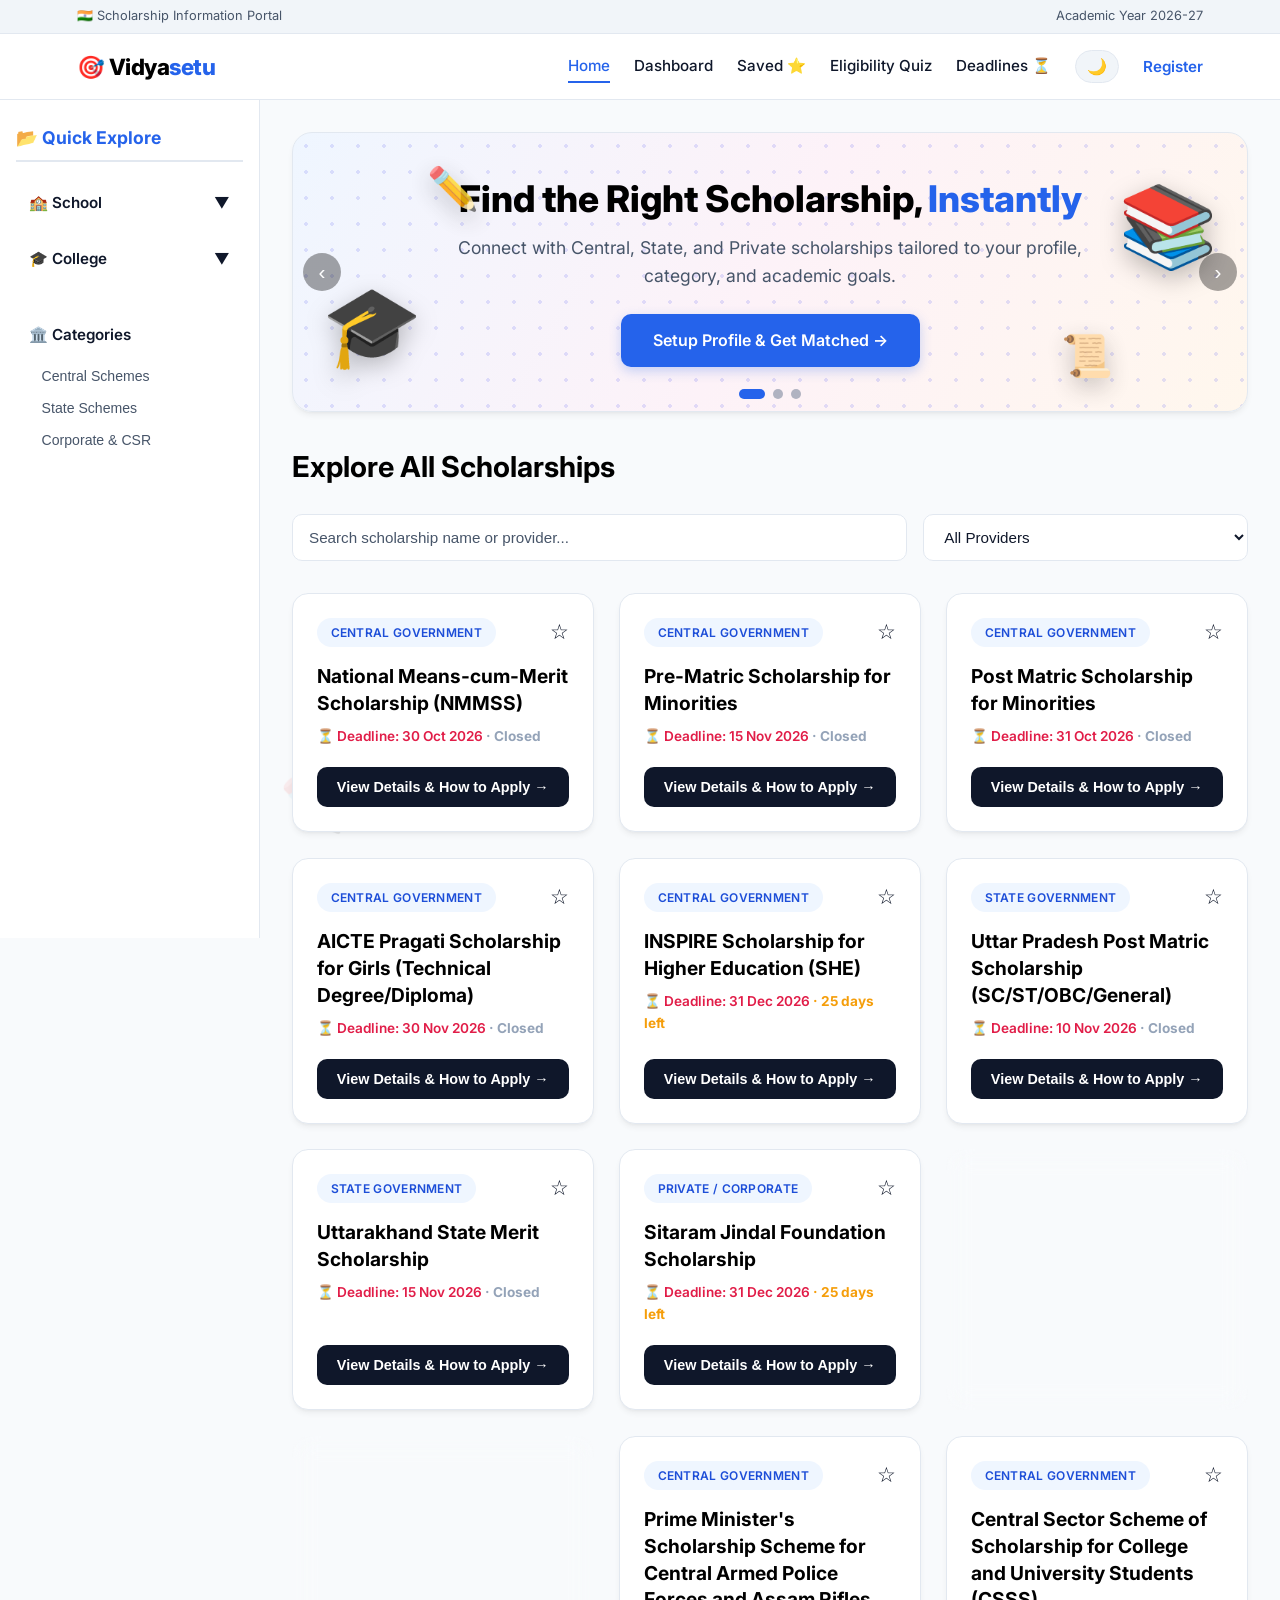
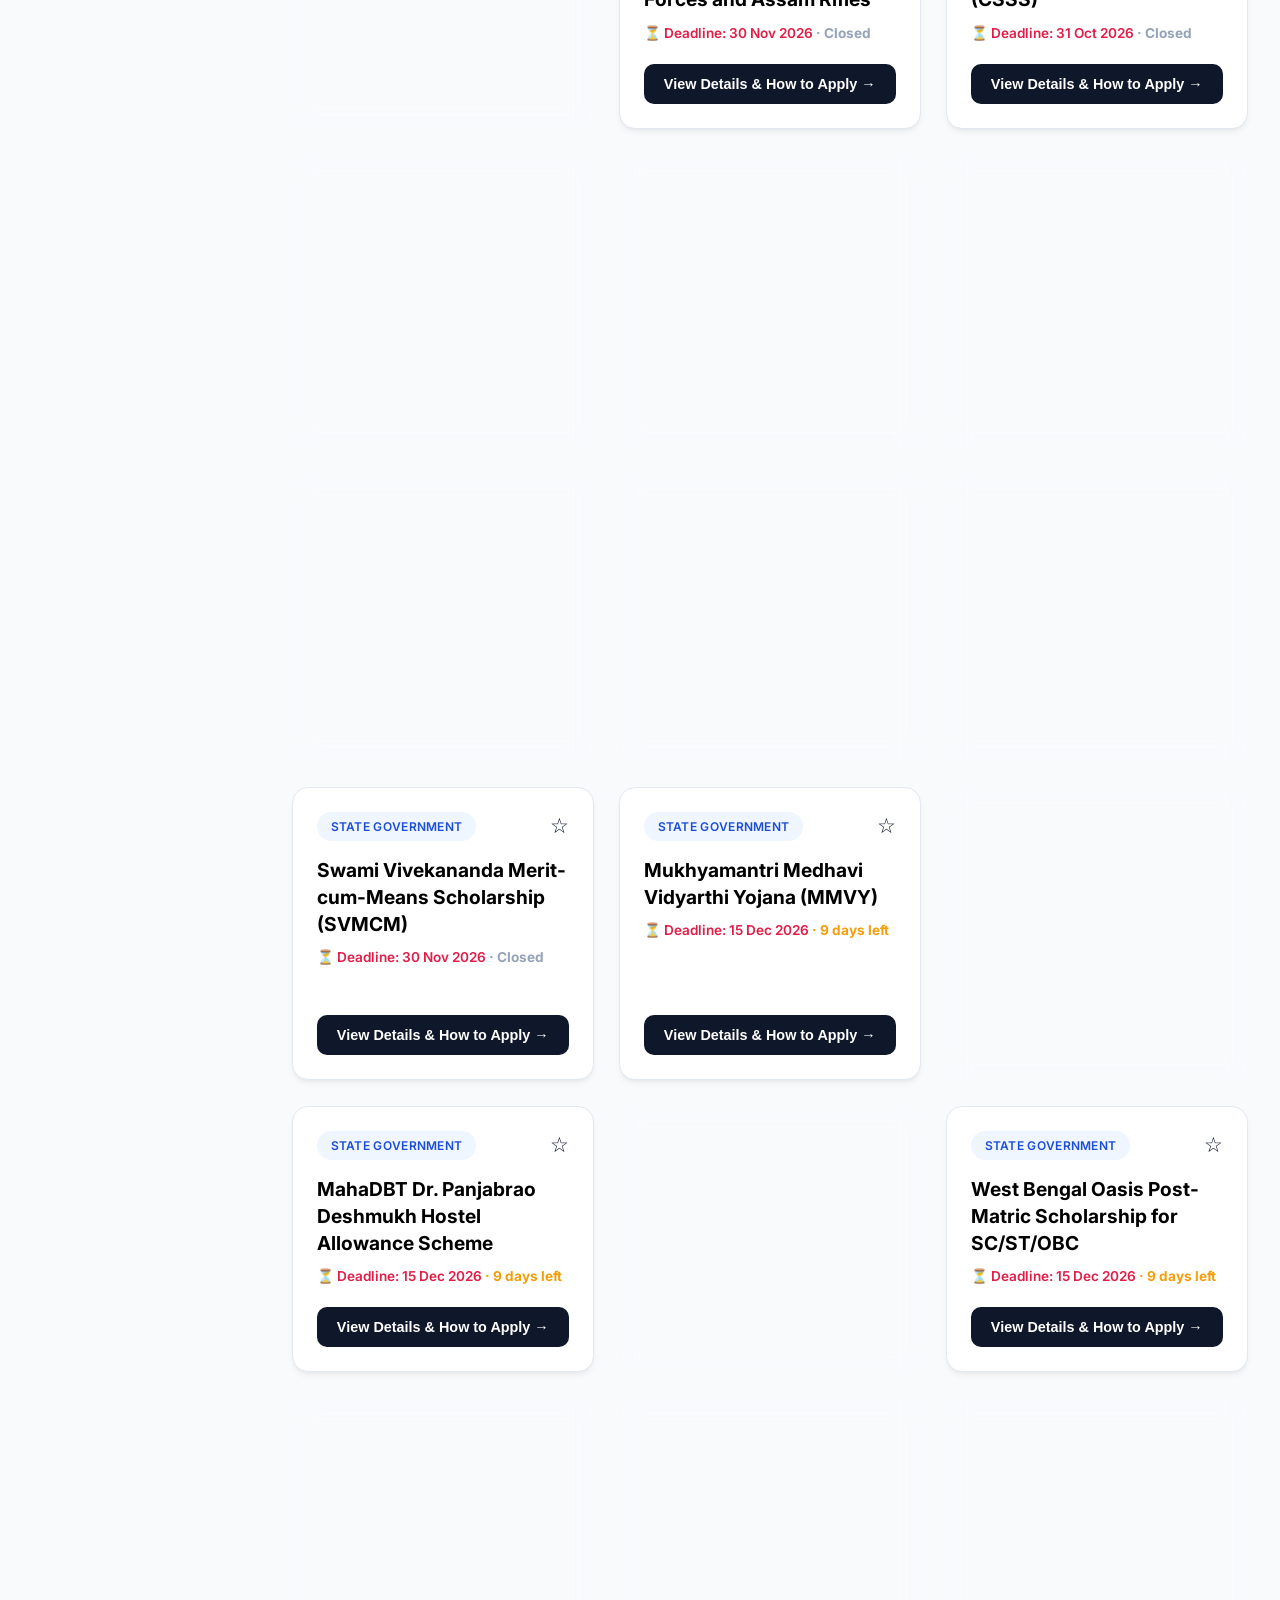
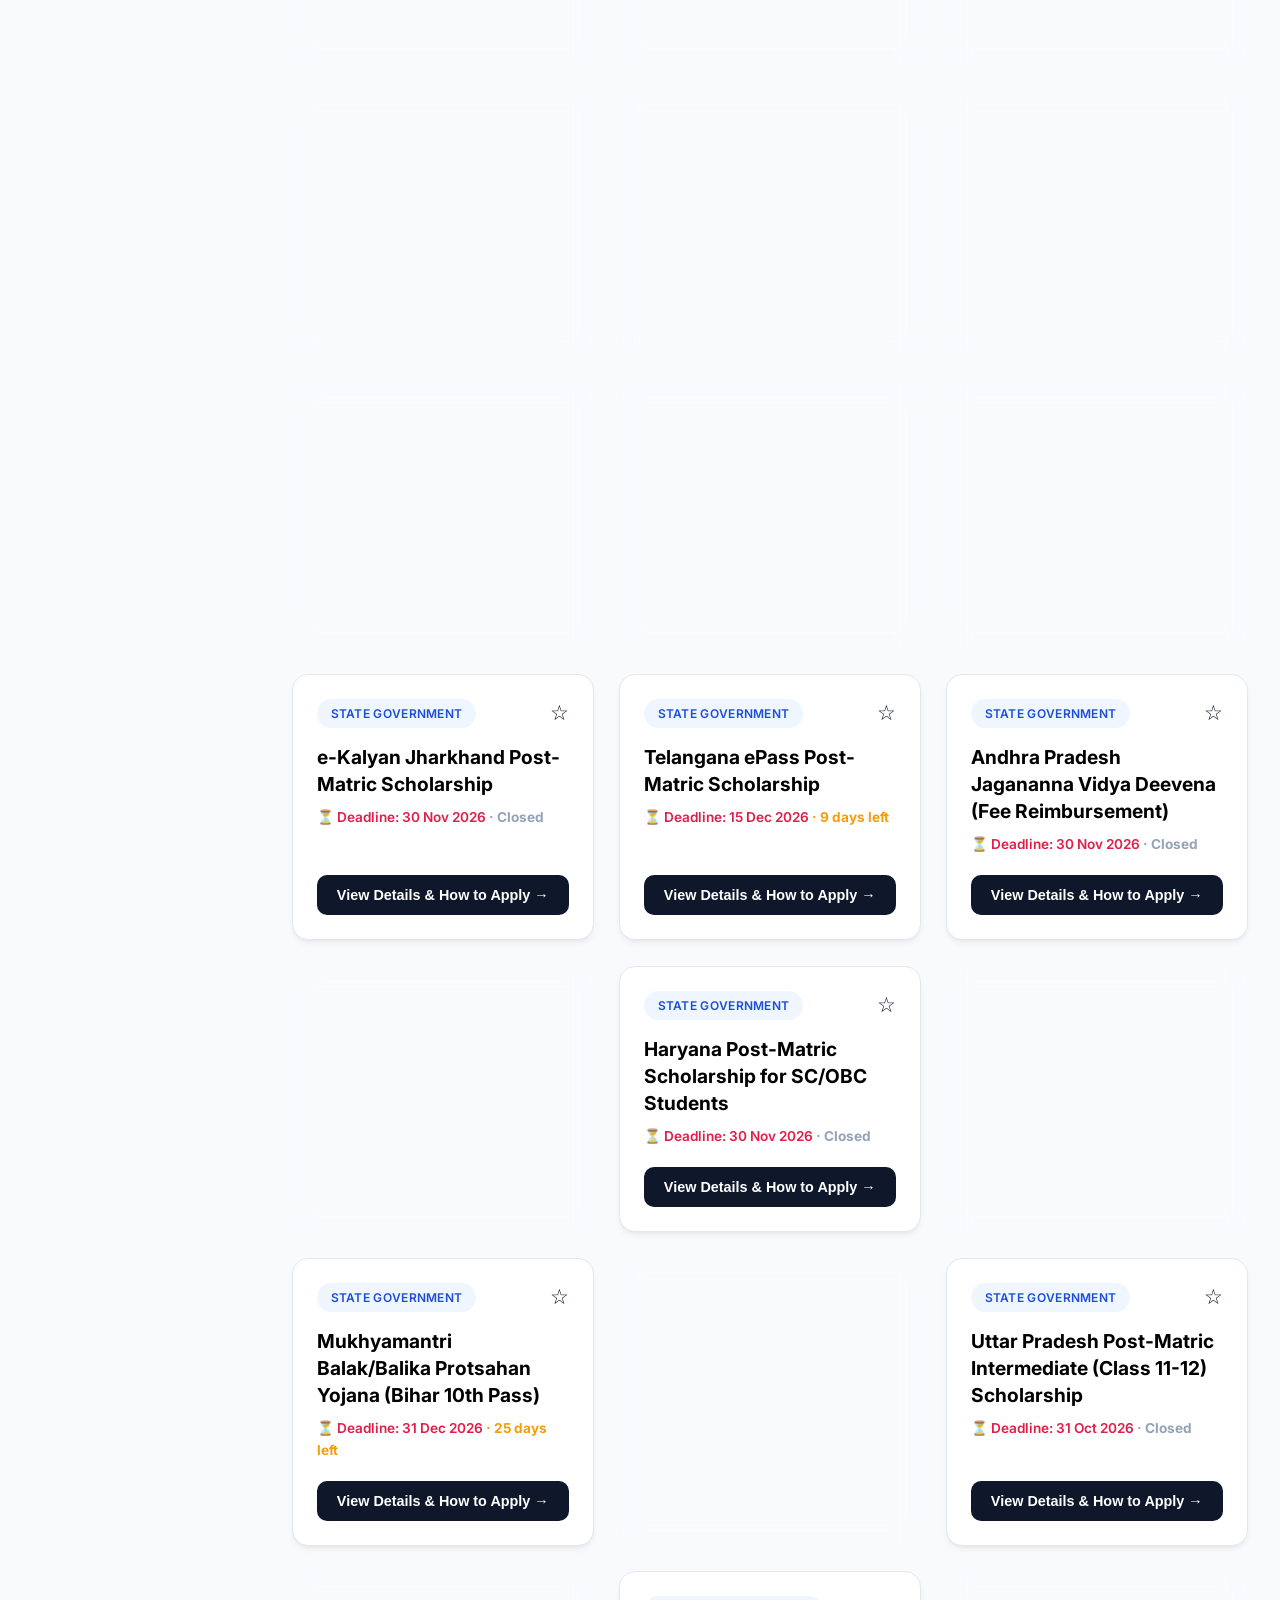
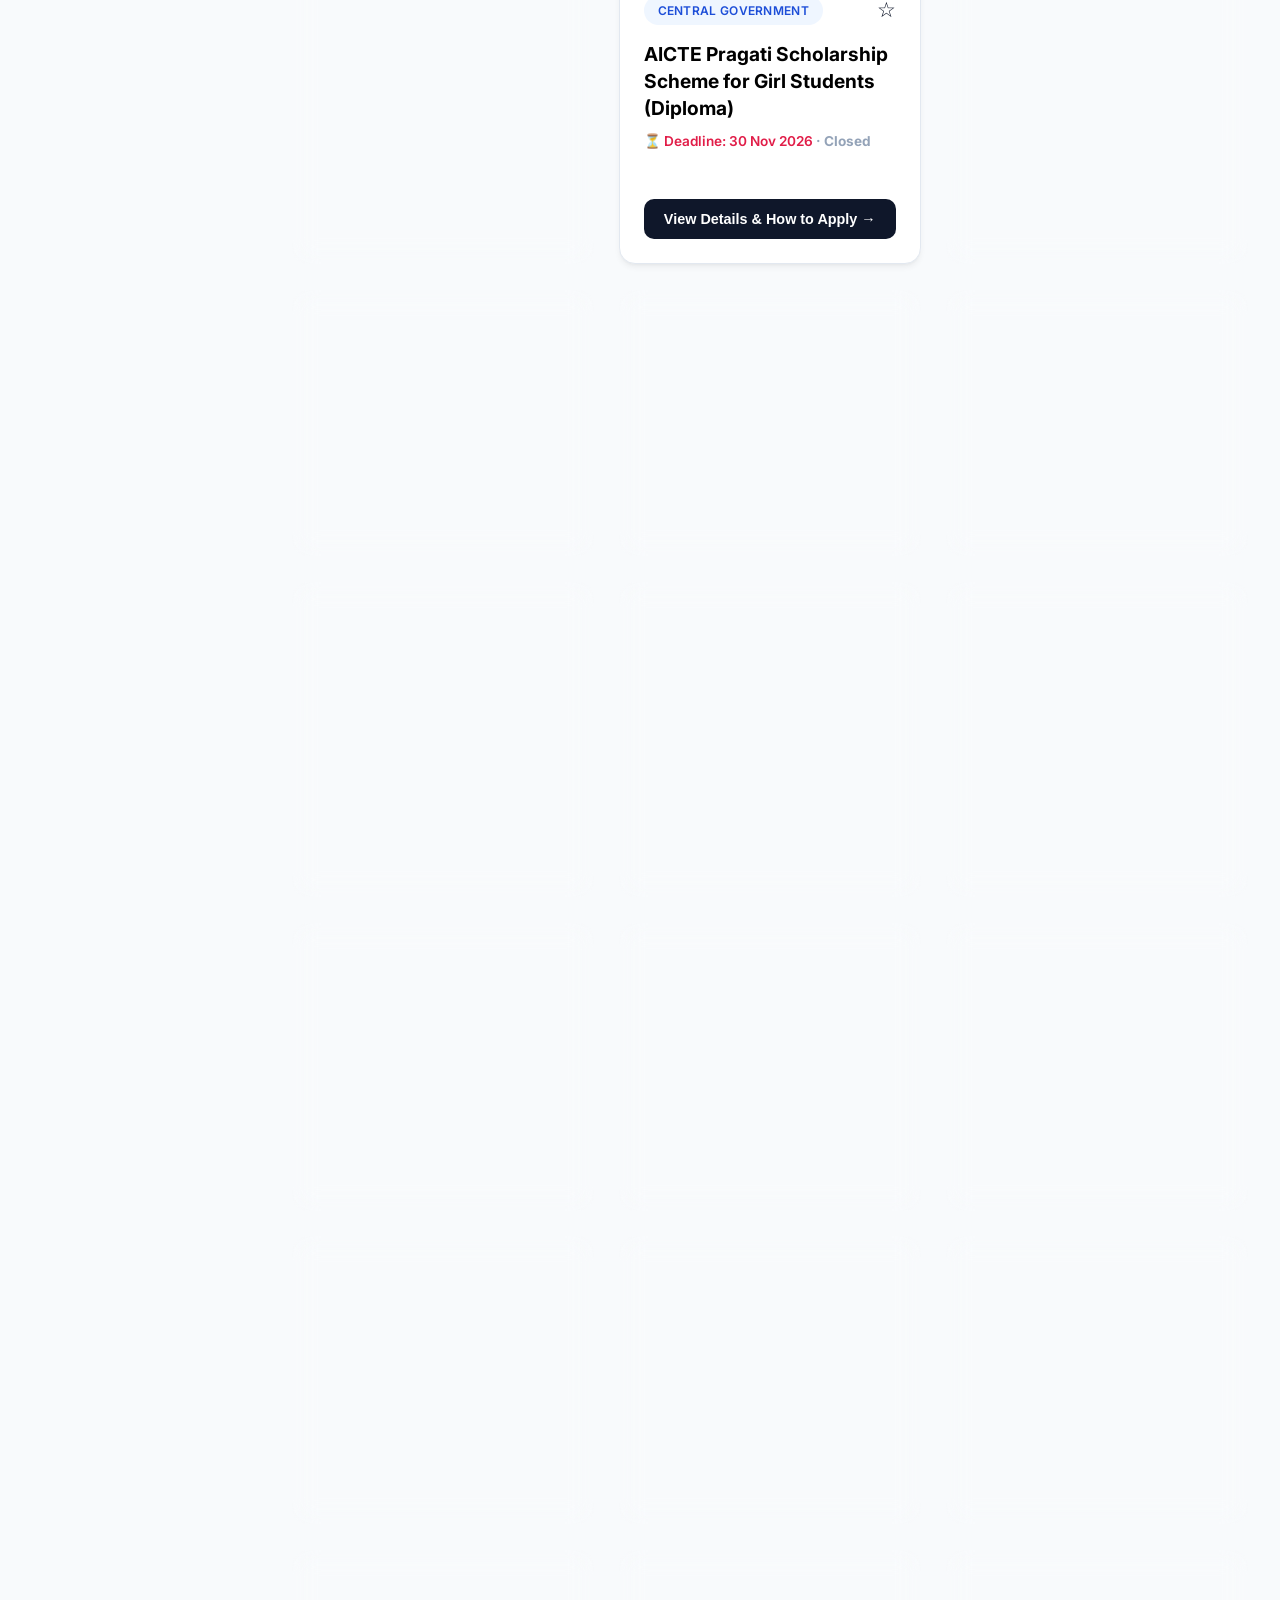
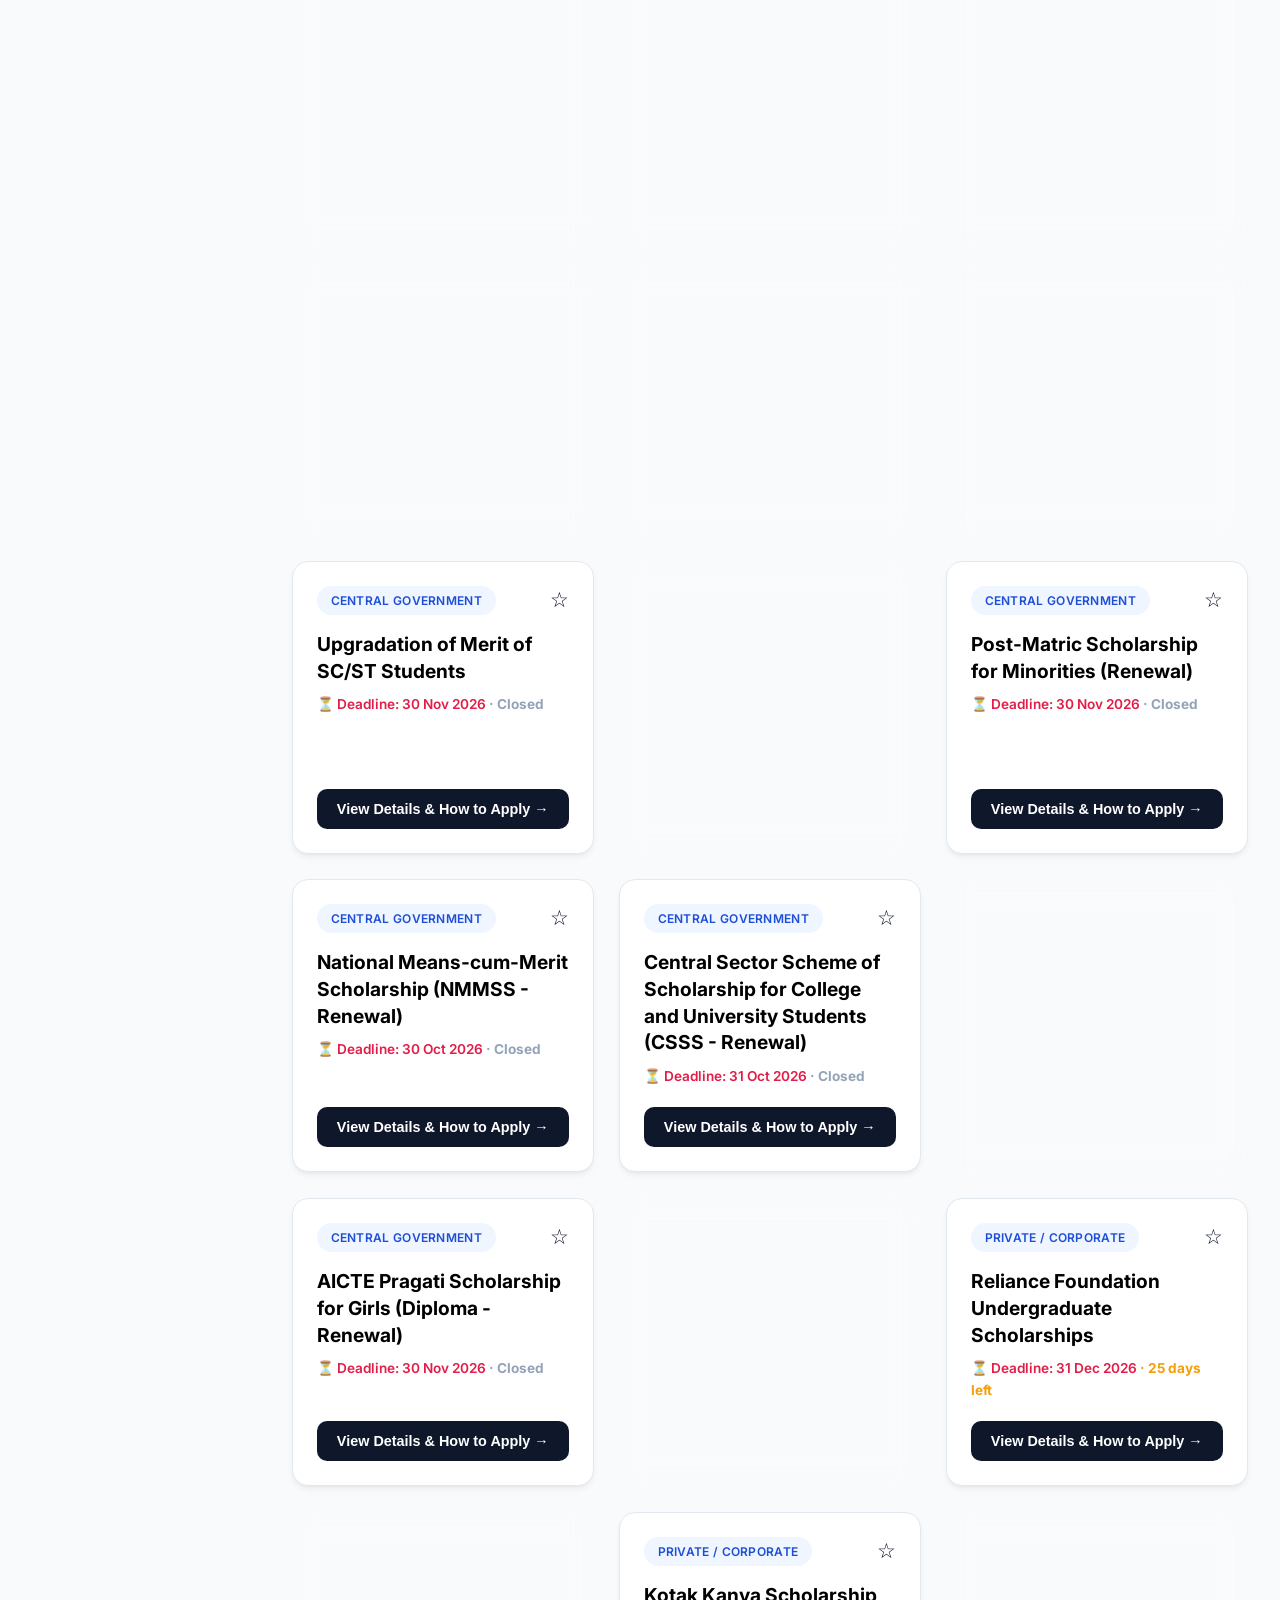
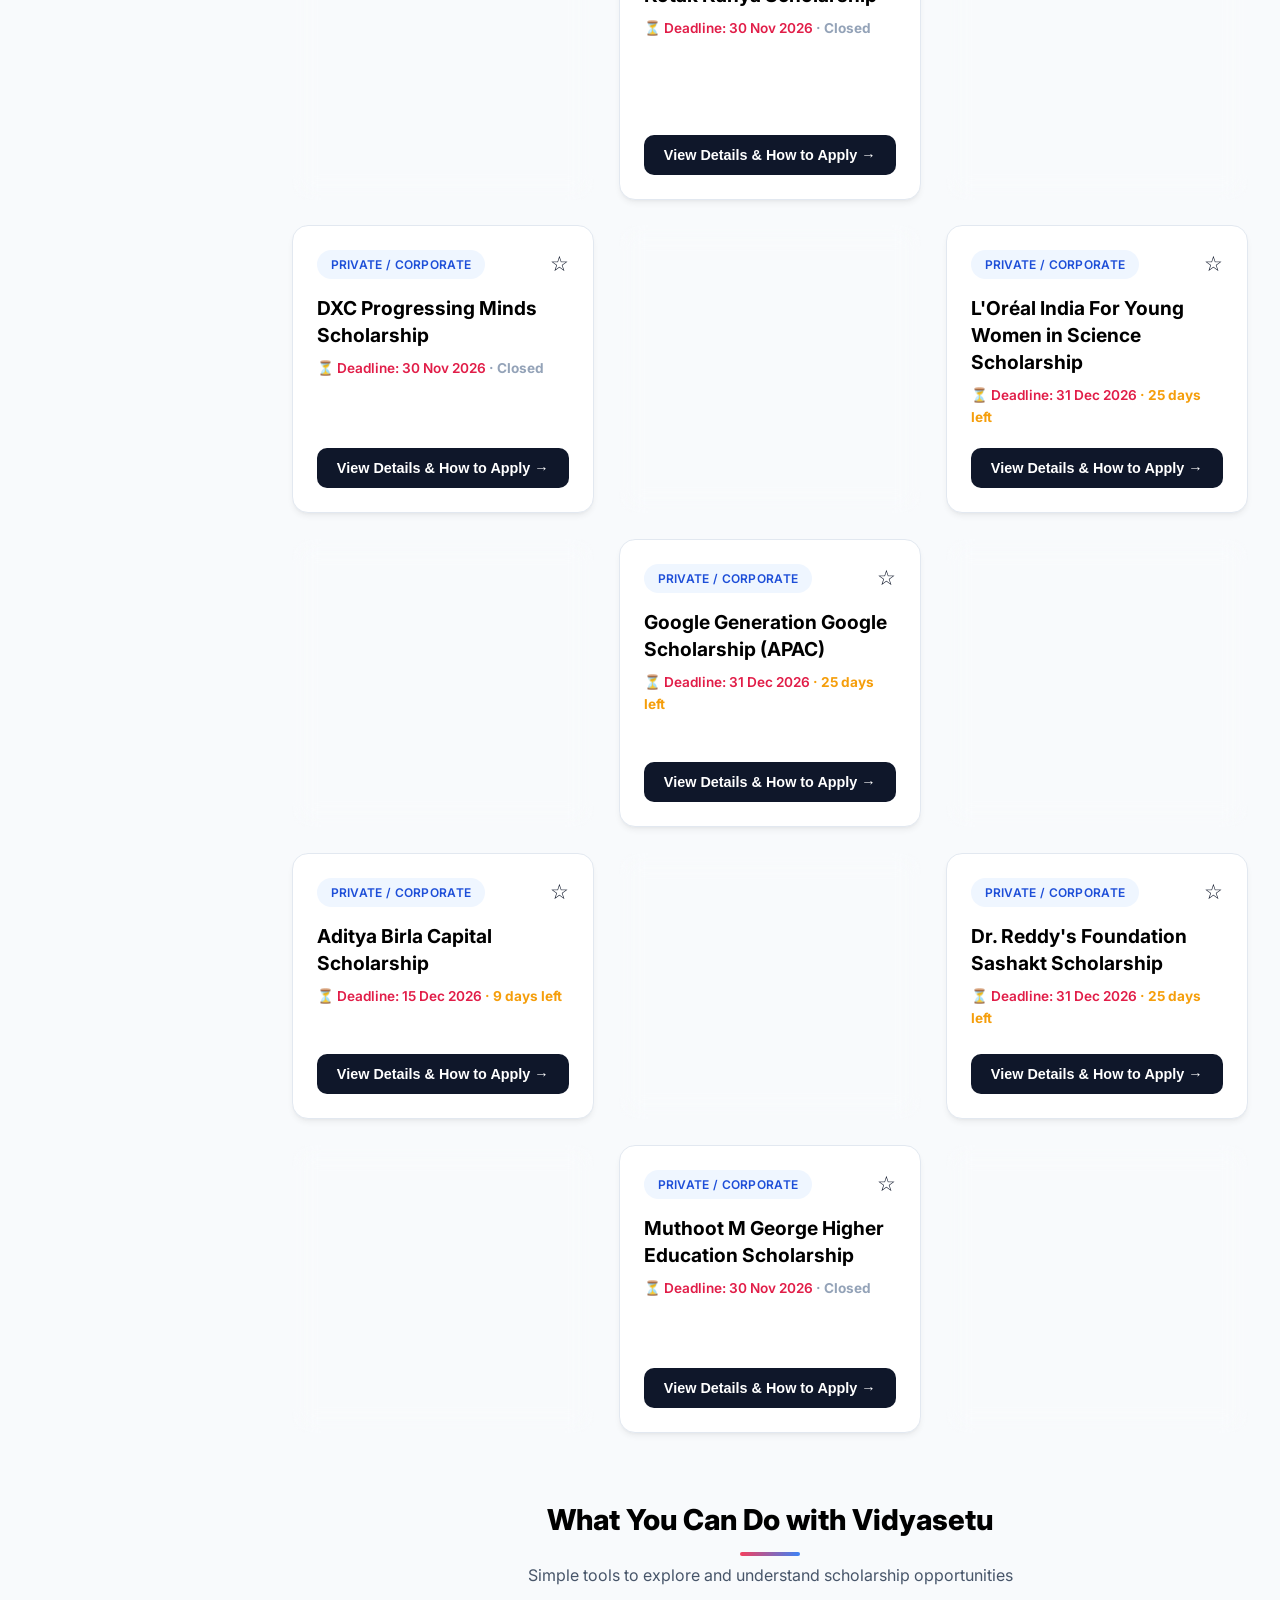
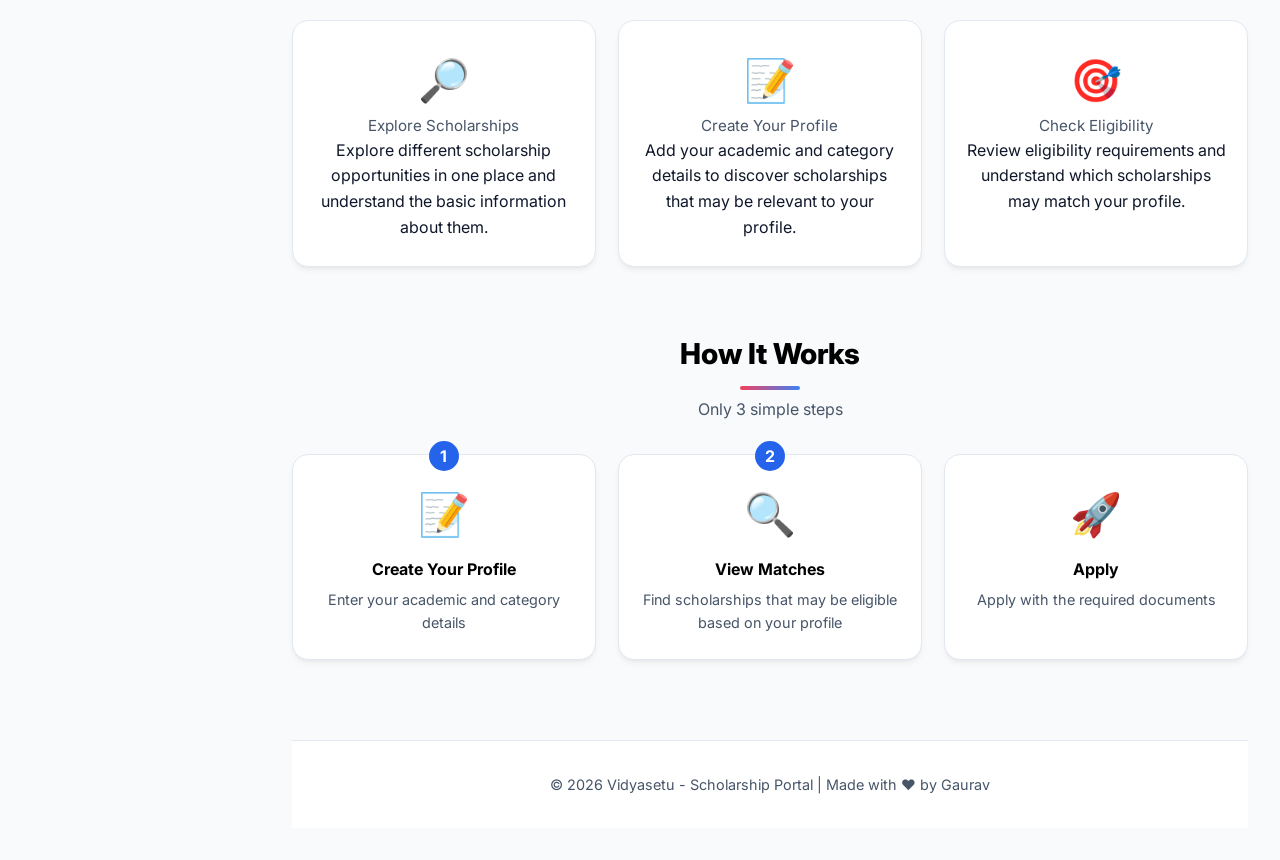
==== index.html @ c7cced7b "Add files via upload" ====
<!DOCTYPE html>
<html lang="en">
<head>
    <meta charset="UTF-8">
    <meta name="viewport" content="width=device-width, initial-scale=1.0">
    <title>Vidyasetu - Scholarship Portal</title>
    <link rel="preconnect" href="https://fonts.googleapis.com">
    <link rel="preconnect" href="https://fonts.gstatic.com" crossorigin>
    <link href="https://fonts.googleapis.com/css2?family=Inter:wght@400;500;600;700;800&display=swap" rel="stylesheet">
    <link rel="stylesheet" href="style.css">
</head>
<body>
    <!-- Scroll progress bar -->
    <div class="scroll-progress" id="scrollProgress"></div>

    <!-- Background floating decorations -->
    <span class="page-deco d1">📚</span>
    <span class="page-deco d2">🎓</span>
    <span class="page-deco d3">✏️</span>

    <!-- Top strip (official website jaisa) -->
    <div class="top-strip">
        <span>🇮🇳 Scholarship Information Portal</span>
        <span>Academic Year 2026-27</span>
    </div>

    <!-- Navbar -->
    <header class="navbar">
        <div class="logo">
            <span>🎯</span> Vidya<span>setu</span>
        </div>
        <nav class="nav-links">
            <a href="index.html" class="active">Home</a>
            <a href="dashboard.html" id="dashboardNavLink">Dashboard</a>
            <a href="saved.html">Saved ⭐</a>
            <a href="quiz.html">Eligibility Quiz</a>
            <a href="deadlines.html">Deadlines ⏳</a>

            <button id="themeToggleBtn" class="theme-btn" title="Toggle Theme">🌙</button>
            <div id="authLinkContainer" class="profile-menu-container">
                <!-- Dynamically populated profile icon or login link -->
            </div>
        </nav>
    </header>

    <div class="app-layout">
        <!-- Left Sidebar -->
        <aside class="sidebar">
            <h3>📂 Quick Explore</h3>

            <!-- School -->
            <div class="menu-category">
                <div class="menu-title">🏫 School <span>▼</span></div>
                <ul class="submenu">
                    <li><button class="sub-filter-btn" onclick="filterByCourse('Class 9')">Class 9</button></li>
                    <li><button class="sub-filter-btn" onclick="filterByCourse('Class 10')">Class 10</button></li>
                    <li><button class="sub-filter-btn" onclick="filterByCourse('Class 11')">Class 11</button></li>
                    <li><button class="sub-filter-btn" onclick="filterByCourse('Class 12')">Class 12</button></li>
                </ul>
            </div>

            <!-- College -->
            <div class="menu-category">
                <div class="menu-title">🎓 College <span>▼</span></div>
                <ul class="submenu">
                    <li class="sub-dropdown">
                        <a href="#">Diploma &rsaquo;</a>
                        <ul class="nested-menu submenu">
                            <li><button class="sub-filter-btn" onclick="filterByCourse('Diploma')">All Diploma</button></li>
                        </ul>
                    </li>
                    <li class="sub-dropdown">
                        <a href="#">Undergraduate (UG) &rsaquo;</a>
                        <ul class="nested-menu submenu">
                            <li><button class="sub-filter-btn" onclick="filterByCourse('BCA')">BCA</button></li>
                            <li><button class="sub-filter-btn" onclick="filterByCourse('BTech')">B.Tech / Engineering</button></li>
                            <li><button class="sub-filter-btn" onclick="filterByCourse('BSc')">B.Sc / Science</button></li>
                        </ul>
                    </li>
                    <li class="sub-dropdown">
                        <a href="#">Postgraduate (PG) &rsaquo;</a>
                        <ul class="nested-menu submenu">
                            <li><button class="sub-filter-btn" onclick="filterByCourse('Post Graduation')">Masters / Post Graduation</button></li>
                        </ul>
                    </li>
                </ul>
            </div>

            <!-- Categories (hamesha visible) -->
            <div class="menu-category" style="margin-top: 2rem;">
                <div class="menu-title">🏛️ Categories</div>
                <ul class="submenu" style="display: block;">
                    <li><button class="sub-filter-btn" onclick="filterByCategory('Central Government')">Central Schemes</button></li>
                    <li><button class="sub-filter-btn" onclick="filterByCategory('State Government')">State Schemes</button></li>
                    <li><button class="sub-filter-btn" onclick="filterByCategory('Private / Corporate')">Corporate &amp; CSR</button></li>
                </ul>
            </div>
        </aside>

        <!-- Main Content -->
        <main class="main-content">

            <!-- Hero banner slider -->
            <section class="hero-banner reveal">
                <span class="hero-deco left">🎓</span>
                <span class="hero-deco right">📚</span>
                <span class="hero-deco small top-left">✏️</span>
                <span class="hero-deco small bottom-right">📜</span>

                <div class="slide active">
                    <h1>Find the Right Scholarship, <span class="highlight">Instantly</span></h1>
                    <p>Connect with Central, State, and Private scholarships tailored to your profile, category, and academic goals.</p>
                    <div id="heroActionContainer">
                        <a href="profile.html" class="btn-primary" id="setupProfileHeroBtn">Setup Profile &amp; Get Matched &rarr;</a>
                    </div>
                </div>

                <div class="slide">
                    <h1>Empowering and <span class="highlight">Inspiring</span></h1>
                    <p>Students to Excel as Life Long Learners</p>
                </div>

                <div class="slide">
                    <h1>Check <span class="highlight">Eligibility</span> in Seconds</h1>
                    <p>Complete your profile and discover matching scholarships instantly</p>
                </div>

                <button class="slider-arrow prev" aria-label="Previous slide">‹</button>
                <button class="slider-arrow next" aria-label="Next slide">›</button>
                <div class="slider-dots"></div>
            </section>

            <!-- Explore all scholarships -->
            <section class="directory-section" id="explore">
                <h2>Explore All Scholarships</h2>
                <div class="search-filter-bar">
                    <input type="text" id="globalSearch" placeholder="Search scholarship name or provider...">
                    <select id="filterProvider">
                        <option value="">All Providers</option>
                        <option value="Central Government">Central Government</option>
                        <option value="State Government">State Government</option>
                        <option value="Private / Corporate">Private / Corporate</option>
                    </select>
                </div>
                <div id="allScholarshipsContainer" class="scholarship-grid"></div>
            </section>

            <!-- What you can do -->
            <section class="info-section reveal">
                <h2 class="section-title">What You Can Do with Vidyasetu</h2>
                <p class="section-sub">Simple tools to explore and understand scholarship opportunities</p>
                <div class="stats-grid">
                    <div class="stat-card">
                        <div class="stat-icon">🔎</div>
                        <div class="stat-label">Explore Scholarships</div>
                        <p>Explore different scholarship opportunities in one place and understand the basic information about them.</p>
                    </div>
                    <div class="stat-card">
                        <div class="stat-icon">📝</div>
                        <div class="stat-label">Create Your Profile</div>
                        <p>Add your academic and category details to discover scholarships that may be relevant to your profile.</p>
                    </div>
                    <div class="stat-card">
                        <div class="stat-icon">🎯</div>
                        <div class="stat-label">Check Eligibility</div>
                        <p>Review eligibility requirements and understand which scholarships may match your profile.</p>
                    </div>
                </div>
            </section>

            <!-- How it works -->
            <section class="info-section reveal">
                <h2 class="section-title">How It Works</h2>
                <p class="section-sub">Only 3 simple steps</p>
                <div class="steps-grid">
                    <div class="step-card">
                        <span class="step-no">1</span>
                        <div class="step-icon">📝</div>
                        <h4>Create Your Profile</h4>
                        <p>Enter your academic and category details</p>
                    </div>
                    <div class="step-card">
                        <span class="step-no">2</span>
                        <div class="step-icon">🔍</div>
                        <h4>View Matches</h4>
                        <p>Find scholarships that may be eligible based on your profile</p>
                    </div>
                    <div class="step-card">
                        <span class="step-no">3</span>
                        <div class="step-icon">🚀</div>
                        <h4>Apply</h4>
                        <p>Apply with the required documents</p>
                    </div>
                </div>
            </section>

            <!-- Footer -->
            <footer class="site-footer" style="width: 100%;">
                © 2026 Vidyasetu - Scholarship Portal | Made with ❤️ by Gaurav
            </footer>
        </main>
    </div>

    <!-- Modal for Detailed Guide -->
    <div id="scholarshipModal" class="modal">
        <div class="modal-content">
            <span class="close-btn">&times;</span>
            <div id="modalBody"></div>
        </div>
    </div>

    <!-- Extras -->
    <button class="back-to-top" id="backToTop" aria-label="Back to top">↑</button>
    <div class="toast" id="toast"></div>

    <script src="script.js"></script>
</body>
</html>
---- style.css ----
/* ==========================================================
   1. THEME VARIABLES
   ========================================================== */
:root {
    --bg-image: url('background.jpg.png');
    --bg-color: #f8fafc;
    --text-color: #0f172a;
    --text-secondary: #475569;
    --heading-color: #000000;
    --card-bg: #ffffff;
    --box-bg: #f1f5f9;
    --sidebar-bg: #ffffff;
    --navbar-bg: rgba(255, 255, 255, 0.9);
    --input-bg: #ffffff;
    --border-color: #e2e8f0;
    --primary-color: #2563eb;
    --primary-hover: #1d4ed8;
    --badge-bg: #eff6ff;
    --badge-text: #1d4ed8;
    --success: #16a34a;
    --danger: #dc2626;
    --card-shadow: 0 4px 6px -1px rgba(0, 0, 0, 0.06), 0 2px 4px -2px rgba(0, 0, 0, 0.06);
    --card-shadow-hover: 0 14px 30px rgba(15, 23, 42, 0.14);
}

body.dark-mode {
    --bg-color: #0f172a;
    --text-color: #ffffff;
    --text-secondary: #cbd5e1;
    --heading-color: #ffffff;
    --card-bg: rgba(30, 41, 59, 0.82);
    --box-bg: rgba(15, 23, 42, 0.7);
    --sidebar-bg: rgba(15, 23, 42, 0.55);
    --navbar-bg: rgba(15, 23, 42, 0.75);
    --input-bg: rgba(30, 41, 59, 0.9);
    --border-color: rgba(255, 255, 255, 0.15);
    --primary-color: #3b82f6;
    --primary-hover: #2563eb;
    --badge-bg: rgba(59, 130, 246, 0.25);
    --badge-text: #93c5fd;
    --card-shadow: 0 10px 30px rgba(0, 0, 0, 0.4);
    --card-shadow-hover: 0 16px 40px rgba(0, 0, 0, 0.6);
}

/* ==========================================================
   2. BASE
   ========================================================== */
* {
    margin: 0;
    padding: 0;
    box-sizing: border-box;
}

html {
    scroll-behavior: smooth;
}

body {
    font-family: 'Inter', 'Segoe UI', Tahoma, Geneva, Verdana, sans-serif;
    background-color: var(--bg-color);
    color: var(--text-color);
    line-height: 1.6;
    min-height: 100vh;
    overflow-x: hidden;
    transition: background-color 0.3s ease, color 0.3s ease;
}

/* Background image SIRF dark mode me (sidebar ke peeche bhi dikhegi) */
body.dark-mode {
    background-image:
        linear-gradient(rgba(15, 23, 42, 0.82), rgba(15, 23, 42, 0.82)),
        var(--bg-image);
    background-size: cover;
    background-position: center;
    background-attachment: fixed;
}

h1, h2, h3, h4, h5, h6 {
    color: var(--heading-color);
}

p, li, label, span {
    color: inherit;
}

/* Dark mode me inline black color wale text ko bhi white karne ka safety net */
body.dark-mode [style*="color: black"],
body.dark-mode [style*="color:black"],
body.dark-mode [style*="color: #000"],
body.dark-mode [style*="color:#000"],
body.dark-mode [style*="color: rgb(0, 0, 0)"] {
    color: #ffffff !important;
}

::selection {
    background: var(--primary-color);
    color: #fff;
}

/* Scroll progress bar */
.scroll-progress {
    position: fixed;
    top: 0;
    left: 0;
    height: 3px;
    width: 0;
    background: linear-gradient(90deg, #f43f5e, #a855f7, #3b82f6, #06b6d4);
    z-index: 3000;
}

/* ==========================================================
   3. TOP STRIP + NAVBAR
   ========================================================== */
.top-strip {
    display: flex;
    justify-content: space-between;
    align-items: center;
    padding: 0.4rem 6%;
    font-size: 0.8rem;
    background: var(--box-bg);
    border-bottom: 1px solid var(--border-color);
    color: var(--text-secondary);
}

.navbar {
    display: flex;
    justify-content: space-between;
    align-items: center;
    padding: 0.9rem 6%;
    background: var(--navbar-bg);
    backdrop-filter: blur(12px);
    -webkit-backdrop-filter: blur(12px);
    border-bottom: 1px solid var(--border-color);
    position: sticky;
    top: 0;
    z-index: 999;
}

.logo {
    font-size: 1.4rem;
    font-weight: 800;
    color: var(--heading-color);
    letter-spacing: -0.5px;
}

.logo span {
    color: var(--primary-color);
}

.navbar nav,
.nav-links {
    display: flex;
    align-items: center;
    gap: 1.5rem;
}

.navbar nav a,
.nav-links a {
    position: relative;
    text-decoration: none;
    color: var(--text-color);
    font-weight: 500;
    font-size: 0.95rem;
    transition: color 0.2s ease;
}

/* Underline animation */
.navbar nav a::after,
.nav-links a::after {
    content: '';
    position: absolute;
    left: 0;
    bottom: -4px;
    width: 0;
    height: 2px;
    background: var(--primary-color);
    transition: width 0.25s ease;
}

.navbar nav a:hover::after,
.navbar nav a.active::after,
.nav-links a:hover::after,
.nav-links a.active::after {
    width: 100%;
}

.navbar nav a:hover,
.navbar nav a.active,
.nav-links a:hover,
.nav-links a.active {
    color: var(--primary-color);
}

.theme-btn {
    background: var(--box-bg);
    border: 1px solid var(--border-color);
    color: var(--text-color);
    padding: 0.4rem 0.7rem;
    border-radius: 50px;
    cursor: pointer;
    font-size: 1rem;
    transition: transform 0.3s ease, background 0.2s;
}

.theme-btn:hover {
    transform: rotate(20deg) scale(1.1);
}

/* ==========================================================
   4. LAYOUT (SIDEBAR + MAIN)
   ========================================================== */
.app-layout {
    display: flex;
    min-height: calc(100vh - 70px);
}

.sidebar {
    width: 260px;
    flex-shrink: 0;
    background: var(--sidebar-bg);
    backdrop-filter: blur(10px);
    -webkit-backdrop-filter: blur(10px);
    border-right: 1px solid var(--border-color);
    padding: 1.5rem 1rem;
    position: sticky;
    top: 62px;
    height: calc(100vh - 62px);
    overflow-y: auto;
}

.sidebar h3 {
    font-size: 1.1rem;
    color: var(--primary-color);
    margin-bottom: 1.2rem;
    padding-bottom: 0.5rem;
    border-bottom: 2px solid var(--border-color);
}

.menu-category {
    margin-bottom: 0.8rem;
}

.menu-title {
    display: flex;
    justify-content: space-between;
    align-items: center;
    font-weight: 600;
    font-size: 0.95rem;
    padding: 0.6rem 0.8rem;
    cursor: pointer;
    border-radius: 8px;
    color: var(--text-color);
    transition: background 0.2s, color 0.2s;
}

.menu-title:hover {
    background: rgba(37, 99, 235, 0.12);
    color: var(--primary-color);
}

.submenu {
    list-style: none;
    padding-left: 1rem;
    margin-top: 0.3rem;
    display: none;
}

.menu-category:hover .submenu,
.menu-category.open .submenu {
    display: block;
    animation: slideDown 0.25s ease;
}

.submenu li {
    margin: 0.2rem 0;
}

.submenu a,
.submenu button.sub-filter-btn {
    display: block;
    width: 100%;
    padding: 0.4rem 0.6rem;
    font-size: 0.88rem;
    color: var(--text-secondary);
    text-decoration: none;
    text-align: left;
    background: none;
    border: none;
    border-radius: 6px;
    cursor: pointer;
    transition: all 0.2s;
}

.submenu a:hover,
.submenu button.sub-filter-btn:hover {
    color: var(--primary-color);
    background: rgba(37, 99, 235, 0.08);
    padding-left: 0.9rem;
}

.nested-menu {
    list-style: none;
    padding-left: 0.8rem;
    margin-top: 0.2rem;
    display: none;
}

.sub-dropdown:hover .nested-menu,
.sub-dropdown.open .nested-menu {
    display: block;
}

.main-content {
    flex: 1;
    min-width: 0;
    display: flex;
    flex-direction: column;
    align-items: center;
    padding: 2rem;
}

/* ==========================================================
   5. HERO BANNER (NSP jaisa slider + decorations)
   ========================================================== */
.hero-banner {
    position: relative;
    width: 100%;
    max-width: 1100px;
    min-height: 280px;
    border-radius: 20px;
    overflow: hidden;
    background: linear-gradient(120deg, #eff6ff 0%, #fdf2f8 50%, #fff7ed 100%);
    border: 1px solid var(--border-color);
    box-shadow: var(--card-shadow);
}

body.dark-mode .hero-banner {
    background: linear-gradient(120deg, rgba(30, 58, 138, 0.55), rgba(88, 28, 135, 0.5), rgba(124, 45, 18, 0.45));
}

/* Dotted pattern jaisa NSP banner me hai */
.hero-banner::before {
    content: '';
    position: absolute;
    inset: 0;
    background-image: radial-gradient(rgba(99, 102, 241, 0.18) 2px, transparent 2px);
    background-size: 26px 26px;
    pointer-events: none;
}

.slide {
    position: absolute;
    inset: 0;
    display: flex;
    flex-direction: column;
    align-items: center;
    justify-content: center;
    text-align: center;
    padding: 2rem 14%;
    opacity: 0;
    transform: scale(1.03);
    transition: opacity 0.8s ease, transform 0.8s ease;
}

.slide.active {
    opacity: 1;
    transform: scale(1);
    z-index: 1;
}

.slide h1 {
    font-size: 2.3rem;
    font-weight: 800;
    line-height: 1.2;
    margin-bottom: 0.8rem;
}

.slide h1 .highlight,
.scholarship-hero-box h1 .highlight {
    color: var(--primary-color);
}

.slide p {
    color: var(--text-secondary);
    font-size: 1.1rem;
    margin-bottom: 1.5rem;
}

/* Side decorations (emoji / images) */
.hero-deco {
    position: absolute;
    font-size: 5rem;
    z-index: 2;
    pointer-events: none;
    filter: drop-shadow(0 8px 12px rgba(0, 0, 0, 0.25));
    animation: floatY 4s ease-in-out infinite;
}

.hero-deco.left {
    left: 3%;
    bottom: 8%;
}

.hero-deco.right {
    right: 3%;
    top: 10%;
    animation-delay: 1.2s;
}

.hero-deco.small {
    font-size: 2.6rem;
    opacity: 0.85;
}

.hero-deco.top-left {
    left: 14%;
    top: 8%;
    animation-delay: 0.6s;
}

.hero-deco.bottom-right {
    right: 14%;
    bottom: 8%;
    animation-delay: 1.8s;
}

.slider-arrow {
    position: absolute;
    top: 50%;
    transform: translateY(-50%);
    z-index: 3;
    width: 38px;
    height: 38px;
    border: none;
    border-radius: 50%;
    background: rgba(0, 0, 0, 0.35);
    color: #fff;
    font-size: 1.3rem;
    cursor: pointer;
    transition: background 0.2s, transform 0.2s;
}

.slider-arrow:hover {
    background: var(--primary-color);
    transform: translateY(-50%) scale(1.1);
}

.slider-arrow.prev { left: 10px; }
.slider-arrow.next { right: 10px; }

.slider-dots {
    position: absolute;
    bottom: 12px;
    left: 50%;
    transform: translateX(-50%);
    display: flex;
    gap: 8px;
    z-index: 3;
}

.slider-dots span {
    width: 10px;
    height: 10px;
    border-radius: 50%;
    background: rgba(100, 116, 139, 0.5);
    cursor: pointer;
    transition: all 0.3s;
}

.slider-dots span.active {
    width: 26px;
    border-radius: 10px;
    background: var(--primary-color);
}

/* Purana hero box (agar use ho raha ho) */
.hero-section,
.hero-content {
    display: flex;
    flex-direction: column;
    align-items: center;
    justify-content: center;
    text-align: center;
    width: 100%;
}

.scholarship-hero-box {
    background: var(--card-bg);
    border: 1px solid var(--border-color);
    box-shadow: var(--card-shadow);
    border-radius: 16px;
    padding: 40px 30px;
    max-width: 800px;
    width: 100%;
    margin: 0 auto;
    text-align: center;
}

.scholarship-hero-box h1 {
    font-size: 2.2rem;
    font-weight: 800;
    line-height: 1.2;
    margin-bottom: 1rem;
}

.scholarship-hero-box p {
    color: var(--text-secondary);
    font-size: 1.05rem;
    margin-bottom: 1.8rem;
}

/* ==========================================================
   6. CATEGORY TILES (NSP ke colorful boxes)
   ========================================================== */
.category-tiles {
    width: 100%;
    max-width: 1100px;
    display: grid;
    grid-template-columns: repeat(auto-fit, minmax(170px, 1fr));
    gap: 1.2rem;
    margin: 2rem 0;
}

.tile {
    position: relative;
    display: flex;
    flex-direction: column;
    align-items: center;
    justify-content: center;
    gap: 0.4rem;
    min-height: 140px;
    border-radius: 16px;
    color: #fff;
    font-size: 1.15rem;
    font-weight: 700;
    text-decoration: none;
    overflow: hidden;
    cursor: pointer;
    box-shadow: var(--card-shadow);
    transition: transform 0.3s ease, box-shadow 0.3s ease;
}

.tile .tile-icon {
    font-size: 2.4rem;
    transition: transform 0.3s ease;
}

/* Shine effect */
.tile::after {
    content: '';
    position: absolute;
    top: 0;
    left: -80%;
    width: 50%;
    height: 100%;
    background: linear-gradient(120deg, transparent, rgba(255, 255, 255, 0.35), transparent);
    transform: skewX(-20deg);
    transition: left 0.6s ease;
}

.tile:hover {
    transform: translateY(-8px) scale(1.03);
    box-shadow: var(--card-shadow-hover);
}

.tile:hover::after { left: 130%; }
.tile:hover .tile-icon { transform: scale(1.2) rotate(-6deg); }

.tile-1 { background: #f87492; }
.tile-2 { background: #d46fc9; }
.tile-3 { background: #8176d0; }
.tile-4 { background: #33a9c9; }
.tile-5 { background: #f47a17; }

/* ==========================================================
   7. INFO SECTIONS (stats, steps, illustrations)
   ========================================================== */
.info-section {
    width: 100%;
    max-width: 1100px;
    margin: 2rem 0;
}

.section-title {
    text-align: center;
    font-size: 1.8rem;
    font-weight: 800;
    margin-bottom: 0.4rem;
}

.section-title::after {
    content: '';
    display: block;
    width: 60px;
    height: 4px;
    margin: 0.6rem auto 0;
    border-radius: 4px;
    background: linear-gradient(90deg, #f43f5e, #3b82f6);
}

.section-sub {
    text-align: center;
    color: var(--text-secondary);
    margin-bottom: 2rem;
}

.stats-grid,
.steps-grid {
    display: grid;
    grid-template-columns: repeat(auto-fit, minmax(210px, 1fr));
    gap: 1.4rem;
}

.stat-card,
.step-card {
    position: relative;
    background: var(--card-bg);
    backdrop-filter: blur(10px);
    -webkit-backdrop-filter: blur(10px);
    border: 1px solid var(--border-color);
    border-radius: 16px;
    padding: 1.6rem 1.2rem;
    text-align: center;
    box-shadow: var(--card-shadow);
    transition: transform 0.3s ease, box-shadow 0.3s ease;
}

.stat-card:hover,
.step-card:hover {
    transform: translateY(-6px);
    box-shadow: var(--card-shadow-hover);
}

.stat-icon,
.step-icon {
    font-size: 2.6rem;
    display: inline-block;
    animation: floatY 4s ease-in-out infinite;
}

.stat-number {
    font-size: 2.2rem;
    font-weight: 800;
    color: var(--primary-color);
}

.stat-label {
    color: var(--text-secondary);
    font-size: 0.95rem;
}

.step-card .step-no {
    position: absolute;
    top: -14px;
    left: 50%;
    transform: translateX(-50%);
    width: 30px;
    height: 30px;
    border-radius: 50%;
    background: var(--primary-color);
    color: #fff;
    font-weight: 700;
    line-height: 30px;
}

.step-card h4 {
    margin: 0.6rem 0 0.3rem;
}

.step-card p {
    color: var(--text-secondary);
    font-size: 0.9rem;
}

/* Floating books/cap jo page ke kinaron par rahenge */
.page-deco {
    position: fixed;
    z-index: 0;
    font-size: 3.2rem;
    opacity: 0.12;
    pointer-events: none;
    animation: floatY 6s ease-in-out infinite;
}

body.dark-mode .page-deco {
    opacity: 0.2;
}

.page-deco.d1 { right: 4%; top: 28%; }
.page-deco.d2 { right: 8%; bottom: 10%; animation-delay: 1.5s; }
.page-deco.d3 { left: 280px; bottom: 6%; animation-delay: 3s; }

/* ==========================================================
   8. BUTTONS
   ========================================================== */
.btn-primary,
#setupProfileHeroBtn {
    display: inline-block;
    background: var(--primary-color);
    color: #fff;
    padding: 0.85rem 2rem;
    border: none;
    border-radius: 10px;
    text-decoration: none;
    font-weight: 600;
    font-size: 1rem;
    cursor: pointer;
    box-shadow: 0 4px 12px rgba(37, 99, 235, 0.25);
    transition: all 0.25s ease;
}

.btn-primary:hover,
#setupProfileHeroBtn:hover {
    background: var(--primary-hover);
    transform: translateY(-2px);
    box-shadow: 0 8px 18px rgba(37, 99, 235, 0.35);
}

.btn-secondary,
.btn-secondary-small {
    background: var(--box-bg);
    color: var(--text-color);
    border: 1px solid var(--border-color);
    border-radius: 8px;
    font-weight: 600;
    text-decoration: none;
    cursor: pointer;
    transition: background 0.2s;
}

.btn-secondary {
    padding: 0.6rem 1.2rem;
    font-size: 0.9rem;
}

.btn-secondary-small {
    width: 100%;
    padding: 0.55rem;
    font-size: 0.85rem;
}

.btn-secondary:hover,
.btn-secondary-small:hover {
    background: var(--border-color);
}

.btn-apply,
.view-details-btn {
    display: block;
    background: #0f172a;
    color: #fff;
    text-align: center;
    padding: 0.7rem;
    border: 1px solid transparent;
    border-radius: 10px;
    text-decoration: none;
    font-weight: 600;
    font-size: 0.9rem;
    cursor: pointer;
    transition: all 0.2s ease;
}

.btn-apply:hover,
.view-details-btn:hover {
    background: var(--primary-color);
}

body.dark-mode .btn-apply,
body.dark-mode .view-details-btn {
    background: linear-gradient(135deg, #1e293b, #0f172a);
    border-color: rgba(255, 255, 255, 0.25);
}

body.dark-mode .btn-apply:hover,
body.dark-mode .view-details-btn:hover {
    background: linear-gradient(135deg, #3b82f6, #1d4ed8);
    border-color: #60a5fa;
}

.full-width {
    width: 100%;
    margin-top: 0.5rem;
}

/* ==========================================================
   9. DIRECTORY / DASHBOARD
   ========================================================== */
.directory-section,
.dashboard-section {
    position: relative;
    z-index: 1;
    width: 100%;
    max-width: 1100px;
    padding: 2rem 0;
}

.directory-section h2,
.dashboard-header h2 {
    font-size: 1.8rem;
    font-weight: 700;
    margin-bottom: 1.5rem;
}

.section-subheading {
    font-size: 1.4rem;
    font-weight: 700;
    margin-bottom: 1.2rem;
}

.search-filter-bar {
    display: flex;
    gap: 1rem;
    margin-bottom: 2rem;
}

.search-filter-bar input,
.search-filter-bar select,
.input-group input,
.input-group select {
    padding: 0.8rem 1rem;
    border: 1px solid var(--border-color);
    border-radius: 10px;
    font-size: 0.95rem;
    background: var(--input-bg);
    color: var(--text-color);
    outline: none;
    transition: all 0.2s ease;
}

.search-filter-bar input:focus,
.search-filter-bar select:focus,
.input-group input:focus,
.input-group select:focus {
    border-color: var(--primary-color);
    box-shadow: 0 0 0 3px rgba(59, 130, 246, 0.2);
}

.search-filter-bar input { flex: 2; }
.search-filter-bar select { flex: 1; }

input::placeholder {
    color: var(--text-secondary);
}

body.dark-mode select option {
    background: #1e293b;
    color: #ffffff;
}

/* ==========================================================
   10. SCHOLARSHIP CARDS
   ========================================================== */
.scholarships-grid,
.scholarship-grid {
    display: grid;
    grid-template-columns: repeat(auto-fit, minmax(300px, 1fr));
    gap: 1.6rem;
    margin-top: 1.5rem;
}

.scholarship-card {
    display: flex;
    flex-direction: column;
    justify-content: space-between;
    background: var(--card-bg);
    backdrop-filter: blur(12px);
    -webkit-backdrop-filter: blur(12px);
    border: 1px solid var(--border-color);
    border-radius: 16px;
    padding: 24px;
    box-shadow: var(--card-shadow);
    cursor: pointer;
    transition: all 0.3s ease-in-out;
}

.scholarship-card:hover {
    transform: translateY(-6px);
    box-shadow: var(--card-shadow-hover);
    border-color: rgba(99, 102, 241, 0.8);
}

.scholarship-card h3 {
    font-size: 1.2rem;
    font-weight: 700;
    line-height: 1.4;
    margin-bottom: 0.6rem;
}

.badge,
.category-tag,
.tag {
    align-self: flex-start;
    background: var(--badge-bg);
    color: var(--badge-text);
    font-size: 0.75rem;
    font-weight: 600;
    padding: 0.3rem 0.85rem;
    border-radius: 50px;
    margin-bottom: 1rem;
    letter-spacing: 0.3px;
    text-transform: uppercase;
}

.eligible-card { border-left: 5px solid var(--success); }
.eligible-card .badge {
    background: rgba(22, 163, 74, 0.15);
    color: var(--success);
}

.unmatched-card { border-left: 5px solid var(--danger); }
.unmatched-card .badge {
    background: rgba(220, 38, 38, 0.15);
    color: var(--danger);
}

body.dark-mode .eligible-card .badge { color: #4ade80; }
body.dark-mode .unmatched-card .badge { color: #f87171; }

.deadline {
    font-size: 0.85rem;
    font-weight: 600;
    color: #e11d48;
    margin-bottom: 1.2rem;
}

body.dark-mode .deadline { color: #fda4af; }

.docs-box,
.reason-box {
    background: var(--box-bg);
    border: 1px solid var(--border-color);
    border-radius: 10px;
    padding: 0.85rem 1rem;
    margin-bottom: 1.2rem;
    font-size: 0.85rem;
}

.docs-box ul,
.reason-box ul {
    list-style: none;
    margin-top: 0.4rem;
}

.docs-box li,
.reason-box li {
    margin-bottom: 0.25rem;
    font-weight: 500;
}

.docs-box li { color: var(--success); }
.reason-box li { color: var(--danger); }
body.dark-mode .docs-box li { color: #4ade80; }
body.dark-mode .reason-box li { color: #f87171; }

.no-match {
    grid-column: 1 / -1;
    padding: 1.5rem;
    background: var(--card-bg);
    border: 1px dashed var(--border-color);
    border-radius: 10px;
    color: var(--text-secondary);
    font-style: italic;
    text-align: center;
}

/* ==========================================================
   11. FORM
   ========================================================== */
.form-section {
    display: flex;
    justify-content: center;
    padding: 3rem 1.5rem;
}

.form-container {
    width: 100%;
    max-width: 520px;
    background: var(--card-bg);
    backdrop-filter: blur(12px);
    -webkit-backdrop-filter: blur(12px);
    border: 1px solid var(--border-color);
    border-radius: 16px;
    padding: 2.5rem;
    box-shadow: var(--card-shadow);
}

.form-container h2 {
    font-size: 1.8rem;
    font-weight: 700;
    margin-bottom: 0.4rem;
}

.form-container p {
    color: var(--text-secondary);
    font-size: 0.95rem;
    margin-bottom: 1.8rem;
}

.input-group { margin-bottom: 1.25rem; }

.input-group label {
    display: block;
    font-size: 0.9rem;
    font-weight: 600;
    margin-bottom: 0.5rem;
}

.input-group input,
.input-group select {
    width: 100%;
    font-size: 1rem;
}

/* ==========================================================
   12. MODAL + WIZARD
   ========================================================== */
.modal {
    display: none;
    position: fixed;
    inset: 0;
    z-index: 2000;
    background: rgba(15, 23, 42, 0.6);
    backdrop-filter: blur(4px);
}

.modal-content {
    position: relative;
    width: 90%;
    max-width: 650px;
    max-height: 85vh;
    margin: 4% auto;
    padding: 2.5rem;
    background: var(--card-bg);
    border: 1px solid var(--border-color);
    border-radius: 16px;
    overflow-y: auto;
    box-shadow: 0 20px 25px -5px rgba(0, 0, 0, 0.2);
    animation: popIn 0.3s ease;
}

body.dark-mode .modal-content {
    background: rgba(15, 23, 42, 0.95);
}

.close-btn {
    float: right;
    font-size: 28px;
    font-weight: 700;
    line-height: 1;
    color: var(--text-secondary);
    cursor: pointer;
    transition: color 0.2s, transform 0.2s;
}

.close-btn:hover {
    color: var(--danger);
    transform: rotate(90deg);
}

.wizard-steps-indicator {
    display: flex;
    justify-content: space-between;
    margin-bottom: 2rem;
    padding-bottom: 0.8rem;
    border-bottom: 2px solid var(--border-color);
}

.step-indicator {
    font-size: 0.85rem;
    font-weight: 600;
    color: var(--text-secondary);
    text-transform: uppercase;
    letter-spacing: 0.5px;
}

.step-indicator.active { color: var(--primary-color); }

/* ==========================================================
   13. FOOTER, BACK-TO-TOP, TOAST
   ========================================================== */
.site-footer {
    margin-top: 3rem;
    padding: 2rem 6%;
    text-align: center;
    background: var(--navbar-bg);
    backdrop-filter: blur(10px);
    -webkit-backdrop-filter: blur(10px);
    border-top: 1px solid var(--border-color);
    color: var(--text-secondary);
    font-size: 0.9rem;
}

.back-to-top {
    position: fixed;
    right: 24px;
    bottom: 24px;
    width: 46px;
    height: 46px;
    border: none;
    border-radius: 50%;
    background: var(--primary-color);
    color: #fff;
    font-size: 1.3rem;
    cursor: pointer;
    box-shadow: 0 6px 16px rgba(0, 0, 0, 0.3);
    opacity: 0;
    visibility: hidden;
    transform: translateY(20px);
    transition: all 0.3s ease;
    z-index: 1500;
}

.back-to-top.show {
    opacity: 1;
    visibility: visible;
    transform: translateY(0);
}

.back-to-top:hover {
    background: var(--primary-hover);
    transform: translateY(-4px);
}

.toast {
    position: fixed;
    left: 50%;
    bottom: 30px;
    transform: translate(-50%, 100px);
    background: #0f172a;
    color: #fff;
    padding: 0.8rem 1.4rem;
    border-radius: 10px;
    box-shadow: 0 8px 20px rgba(0, 0, 0, 0.35);
    z-index: 4000;
    opacity: 0;
    transition: all 0.4s ease;
}

.toast.show {
    opacity: 1;
    transform: translate(-50%, 0);
}

/* ==========================================================
   14. ANIMATIONS
   ========================================================== */
.reveal {
    opacity: 0;
    transform: translateY(30px);
    transition: opacity 0.7s ease, transform 0.7s ease;
}

.reveal.visible {
    opacity: 1;
    transform: none;
}

@keyframes floatY {
    0%, 100% { transform: translateY(0); }
    50% { transform: translateY(-14px); }
}

@keyframes slideDown {
    from { opacity: 0; transform: translateY(-6px); }
    to { opacity: 1; transform: translateY(0); }
}

@keyframes popIn {
    from { opacity: 0; transform: scale(0.92); }
    to { opacity: 1; transform: scale(1); }
}

@media (prefers-reduced-motion: reduce) {
    * {
        animation: none !important;
        transition: none !important;
    }
    .reveal { opacity: 1; transform: none; }
}

/* ==========================================================
   15. RESPONSIVE
   ========================================================== */
@media (max-width: 900px) {
    .sidebar { display: none; }
    .main-content { padding: 1rem; }
    .slide { padding: 2rem 8%; }
    .slide h1 { font-size: 1.6rem; }
    .hero-deco { font-size: 2.6rem; }
    .hero-deco.small { display: none; }
    .search-filter-bar { flex-direction: column; }
    .page-deco { display: none; }
}
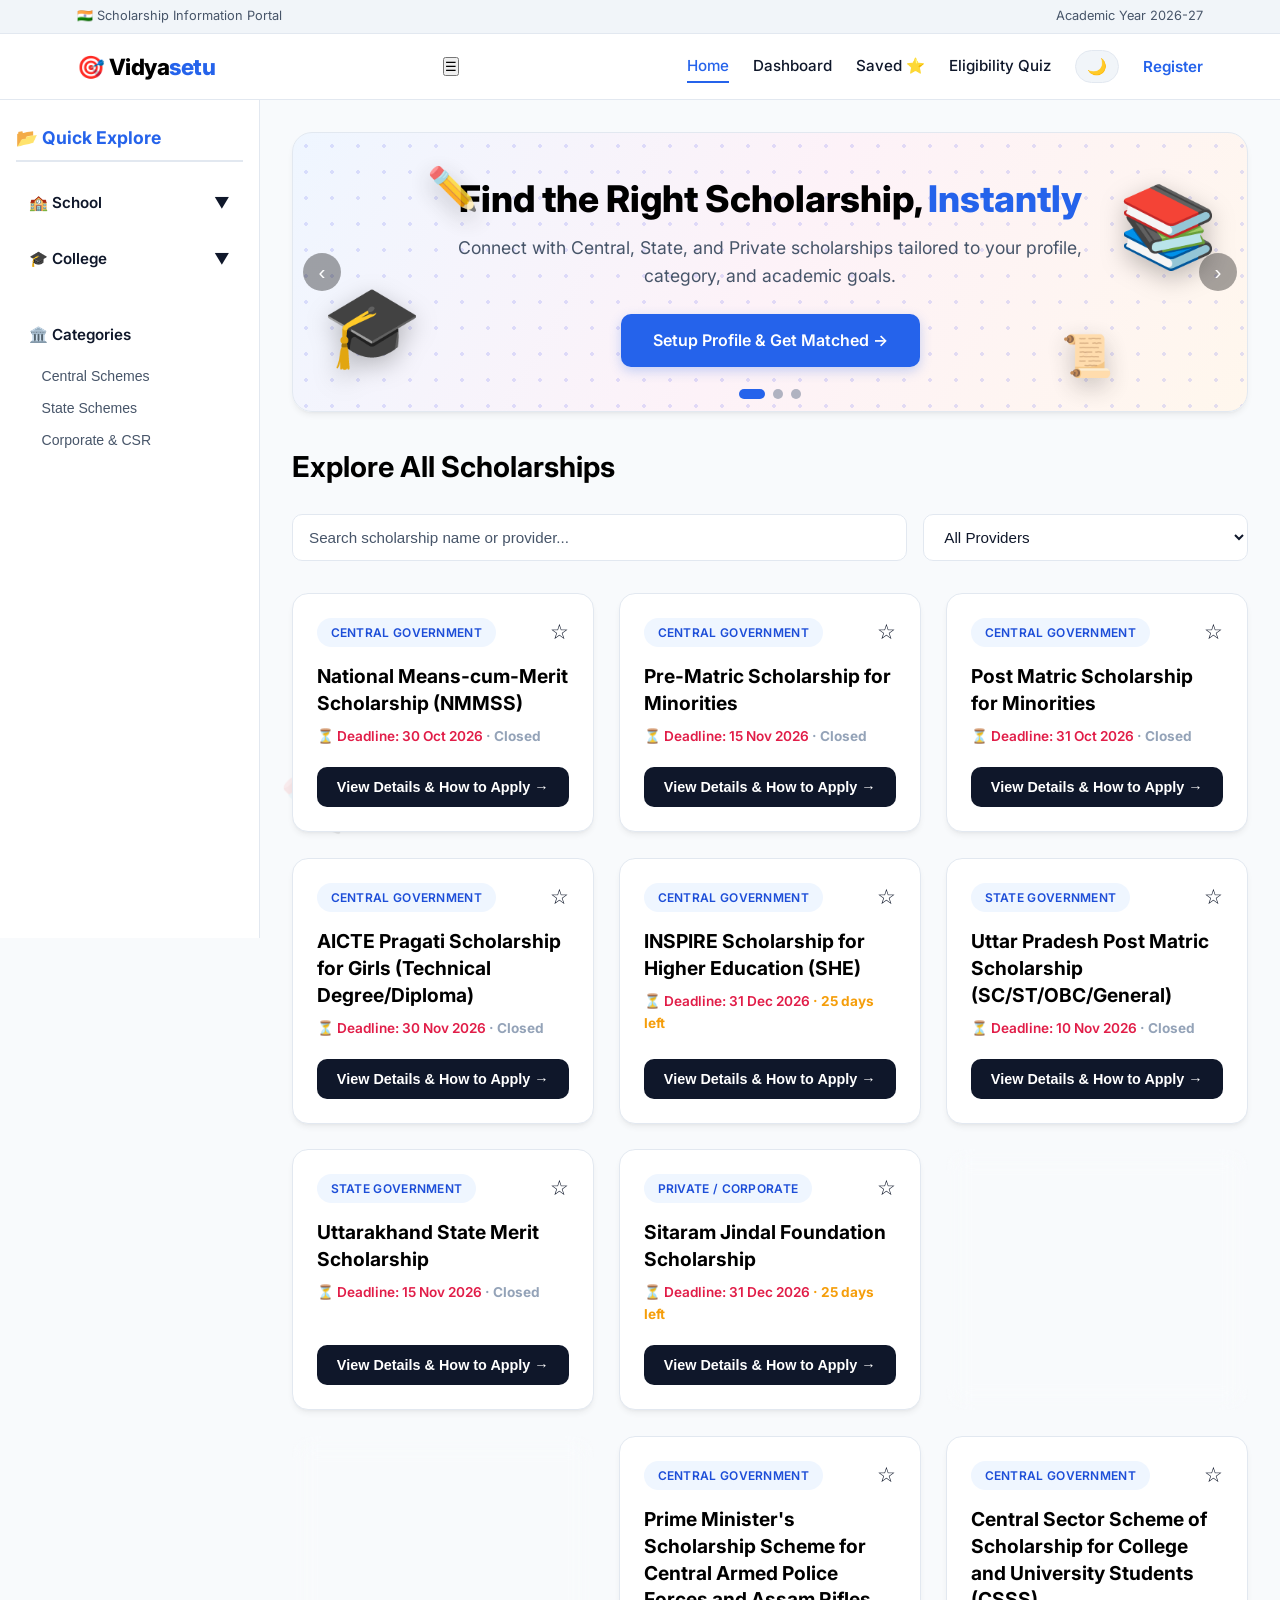
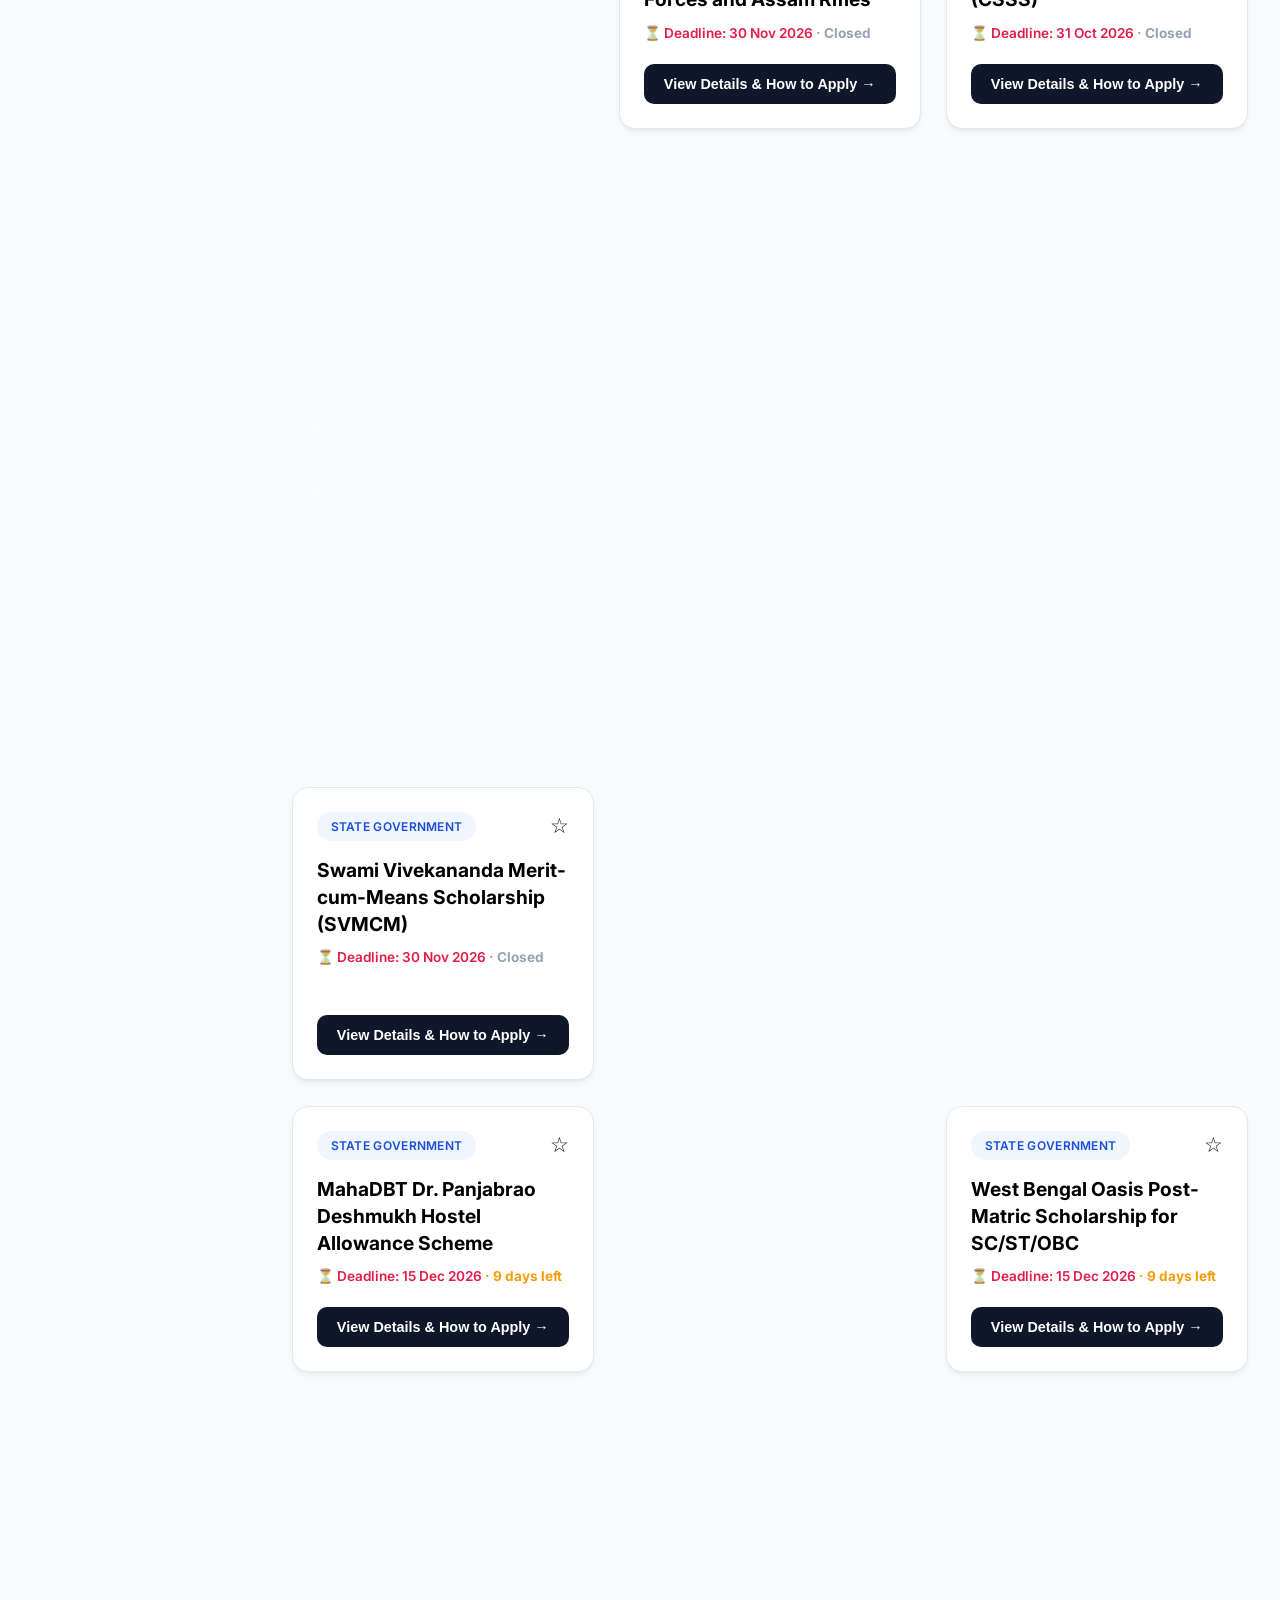
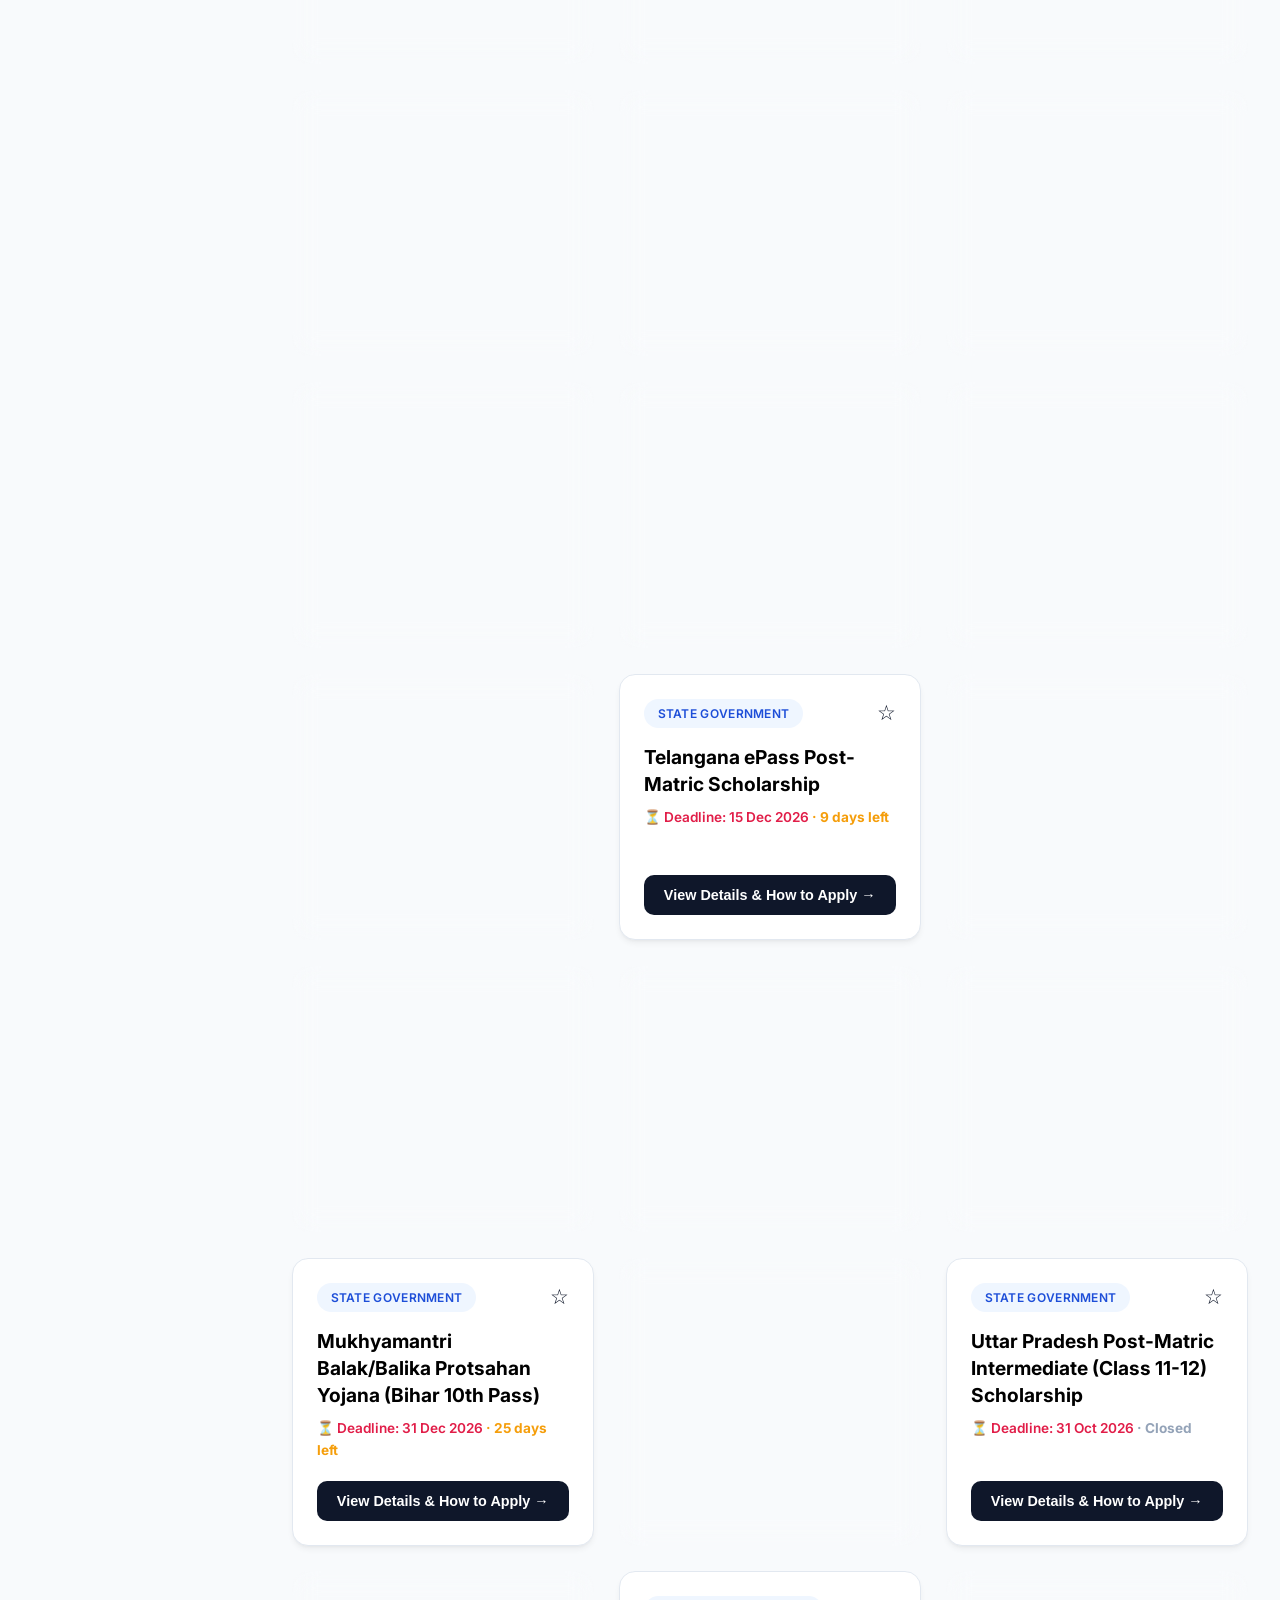
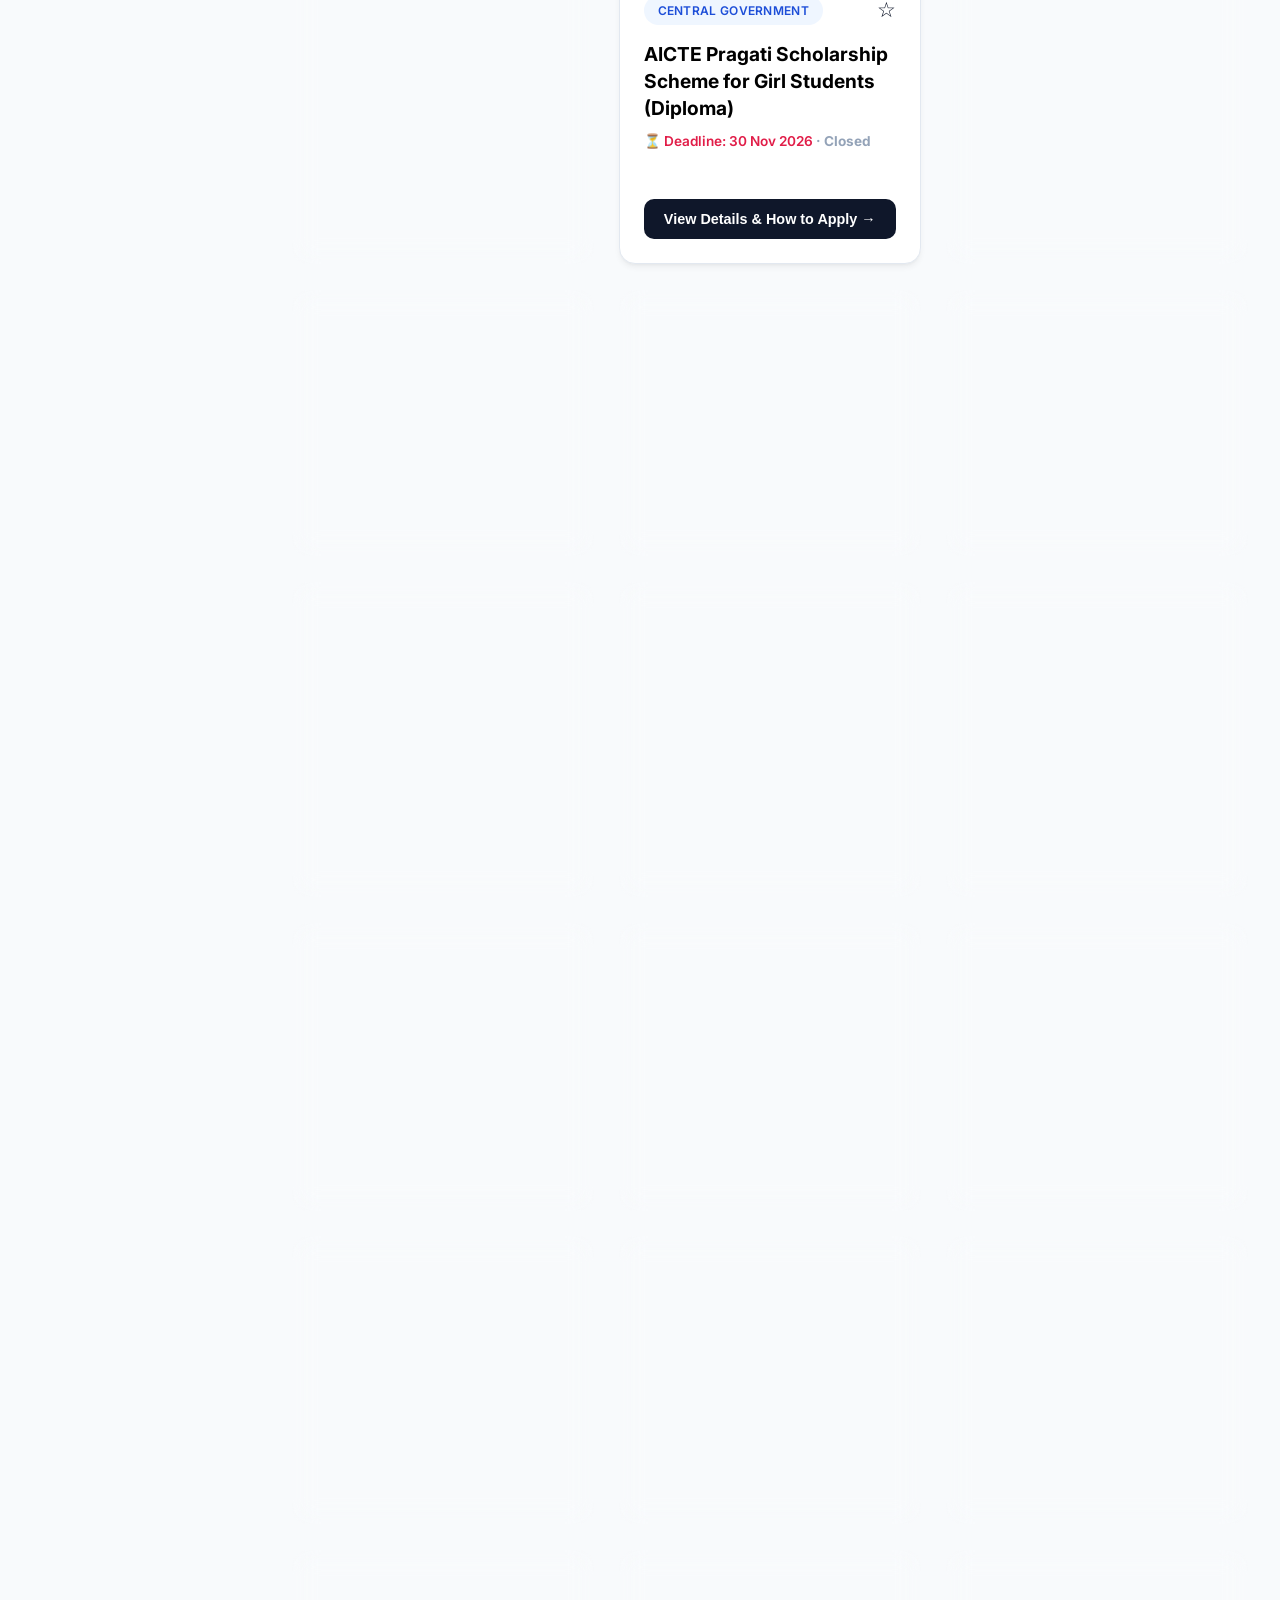
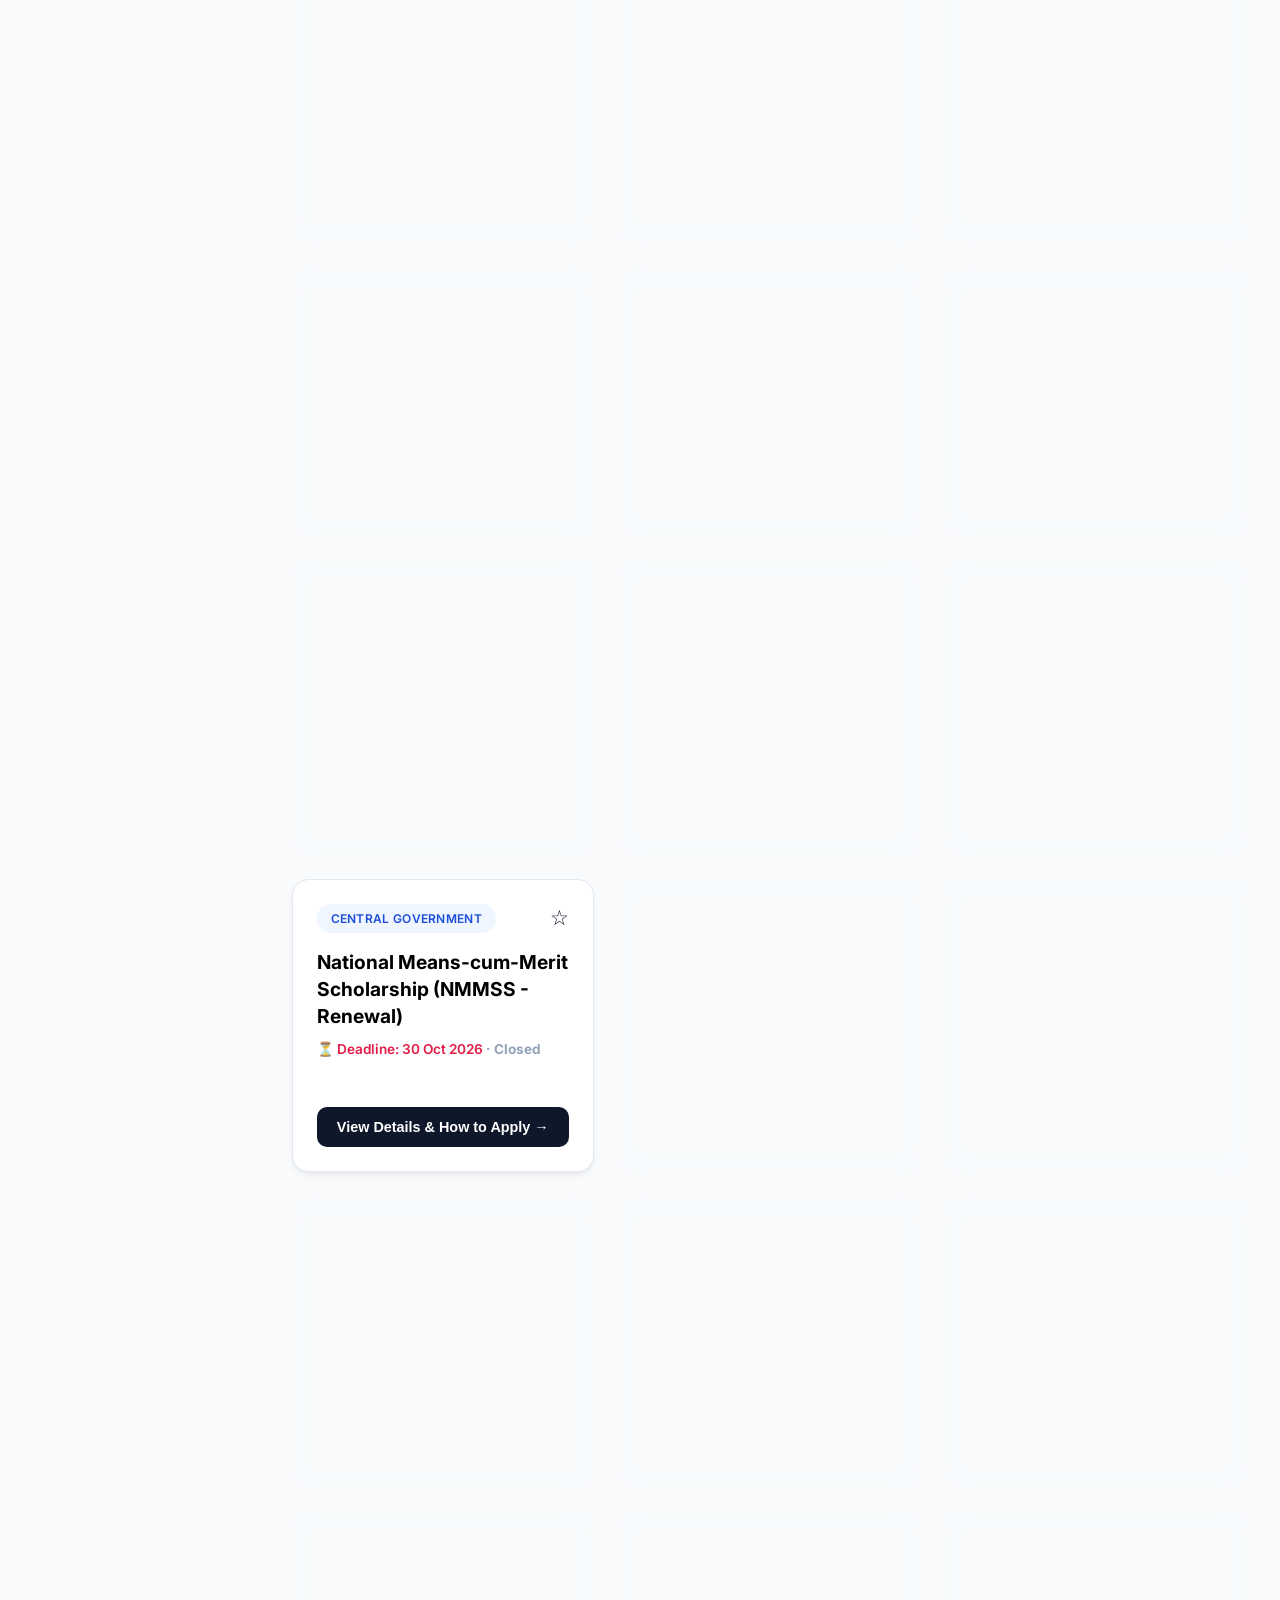
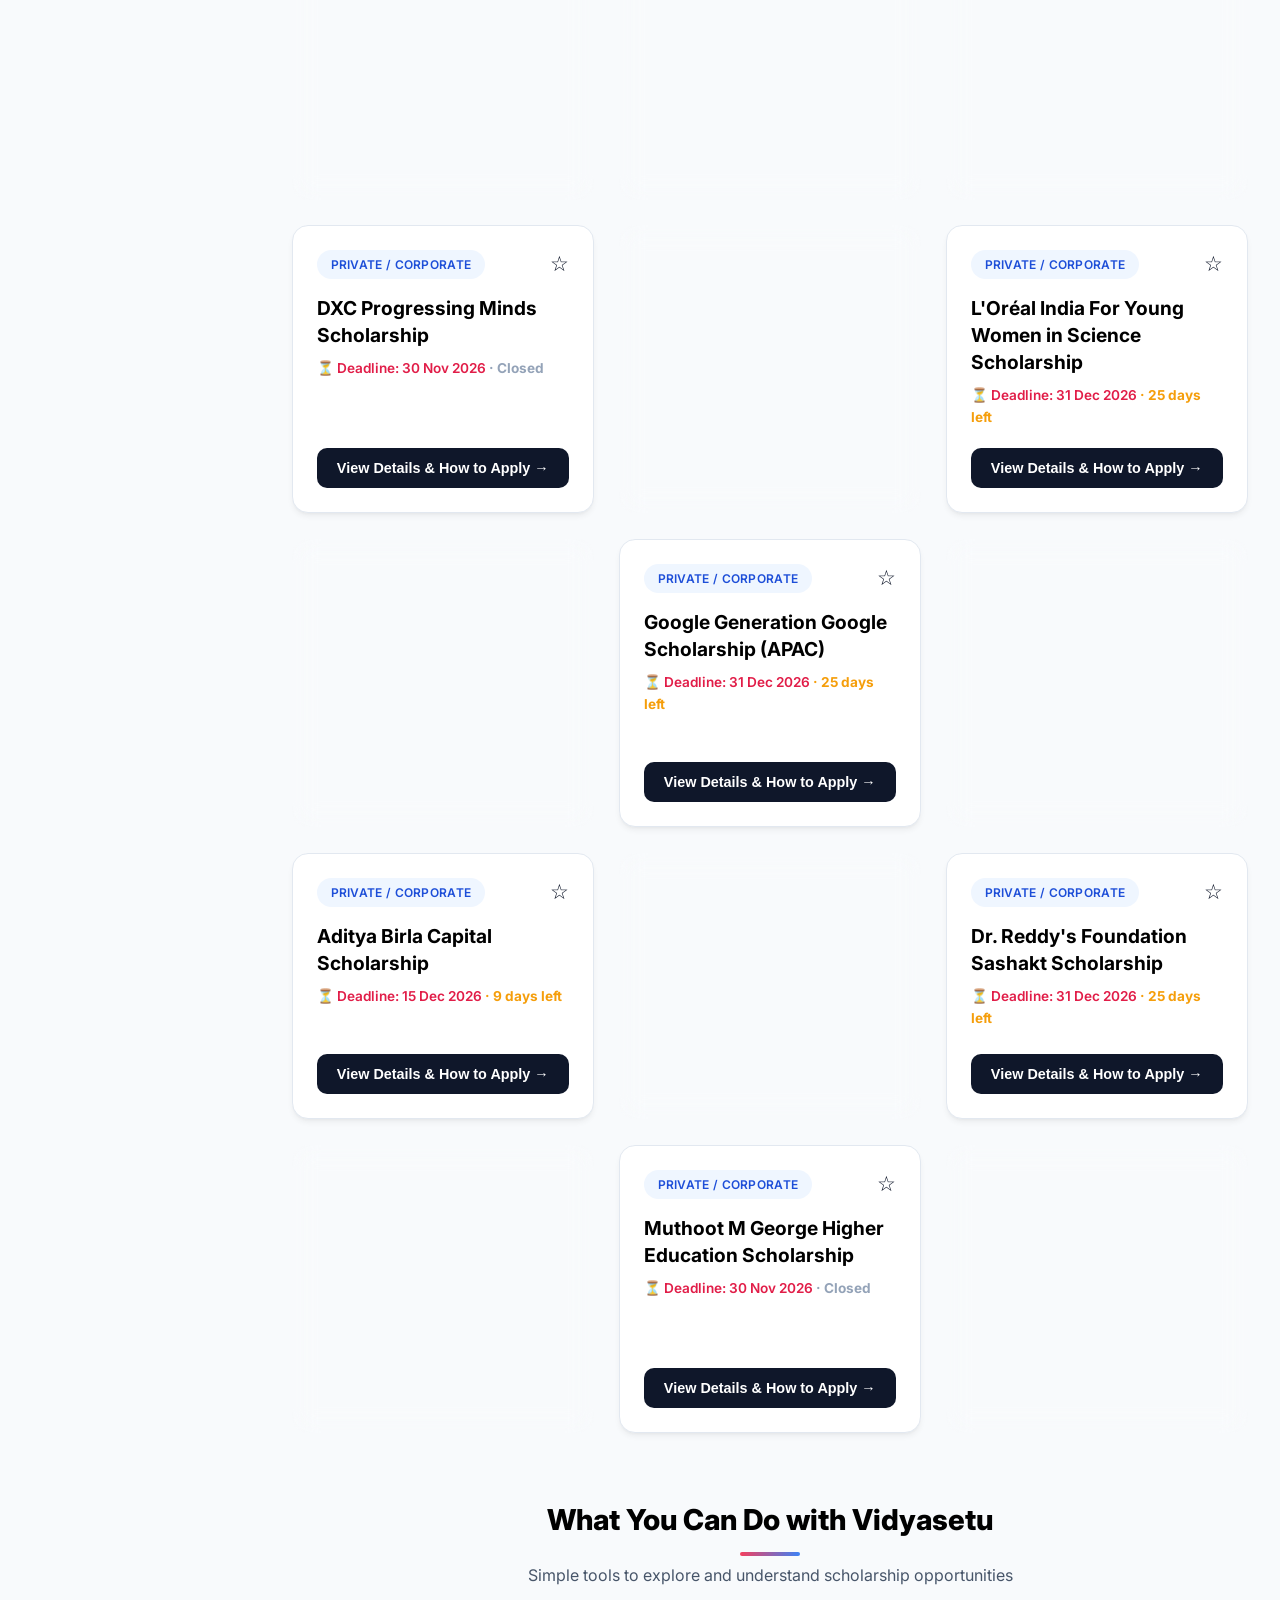
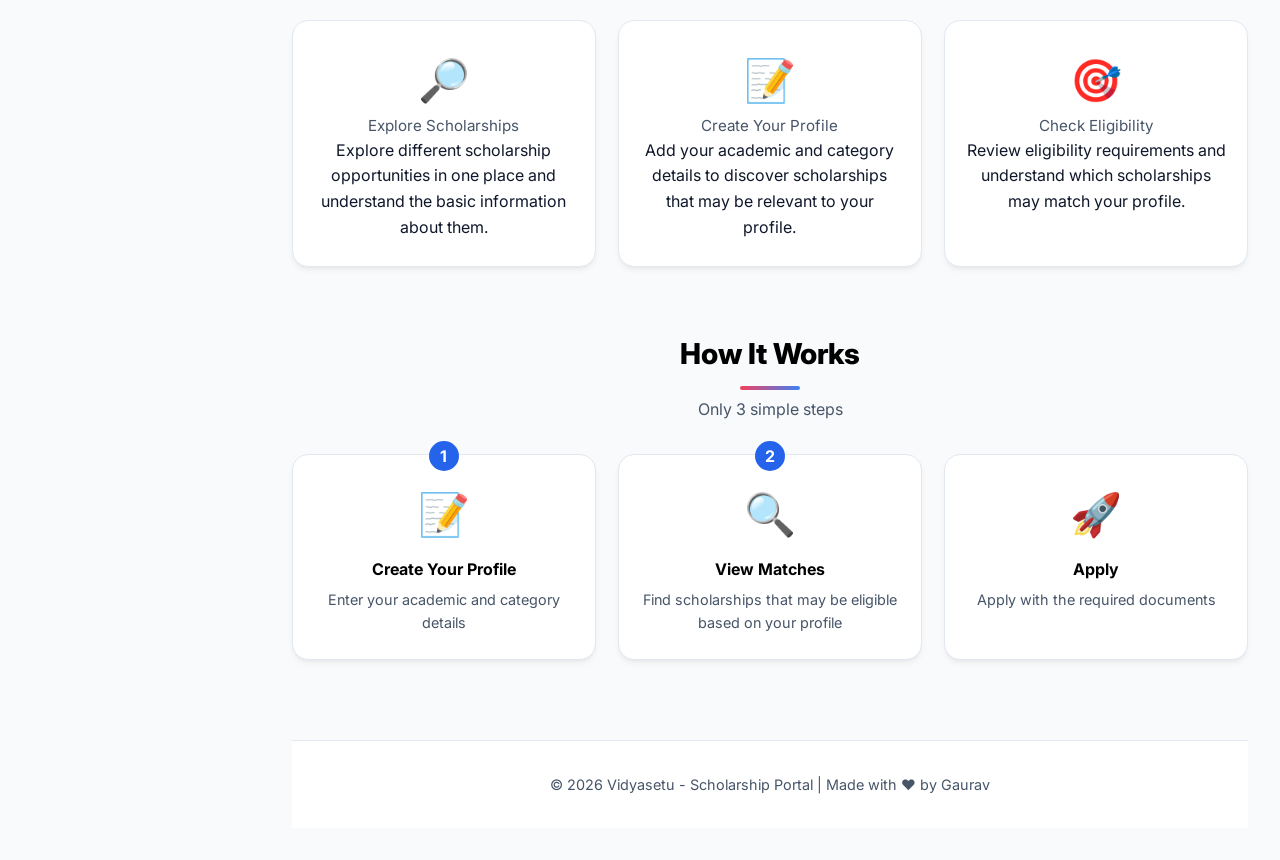
==== commit a006bff0: "Update index.html" ====
--- a/index.html
+++ b/index.html
@@ -18,7 +18,7 @@
     <span class="page-deco d2">🎓</span>
     <span class="page-deco d3">✏️</span>
 
-    <!-- Top strip (official website jaisa) -->
+    <!-- Top strip -->
     <div class="top-strip">
         <span>🇮🇳 Scholarship Information Portal</span>
         <span>Academic Year 2026-27</span>
@@ -29,12 +29,15 @@
         <div class="logo">
             <span>🎯</span> Vidya<span>setu</span>
         </div>
-        <nav class="nav-links">
+        
+        <!-- Mobile Menu Toggle Button -->
+        <button class="mobile-menu-btn" id="mobileMenuBtn" aria-label="Toggle Menu">☰</button>
+
+        <nav class="nav-links" id="navLinks">
             <a href="index.html" class="active">Home</a>
             <a href="dashboard.html" id="dashboardNavLink">Dashboard</a>
             <a href="saved.html">Saved ⭐</a>
             <a href="quiz.html">Eligibility Quiz</a>
-            <a href="deadlines.html">Deadlines ⏳</a>
 
             <button id="themeToggleBtn" class="theme-btn" title="Toggle Theme">🌙</button>
             <div id="authLinkContainer" class="profile-menu-container">
@@ -86,7 +89,7 @@
                 </ul>
             </div>
 
-            <!-- Categories (hamesha visible) -->
+            <!-- Categories -->
             <div class="menu-category" style="margin-top: 2rem;">
                 <div class="menu-title">🏛️ Categories</div>
                 <ul class="submenu" style="display: block;">
@@ -214,5 +217,15 @@
     <div class="toast" id="toast"></div>
 
     <script src="script.js"></script>
+    
+    <!-- Mobile Menu Toggle Script -->
+    <script>
+        const mobileMenuBtn = document.getElementById('mobileMenuBtn');
+        const navLinks = document.getElementById('navLinks');
+
+        mobileMenuBtn.addEventListener('click', () => {
+            navLinks.classList.toggle('active-mobile-menu');
+        });
+    </script>
 </body>
-</html>+</html>
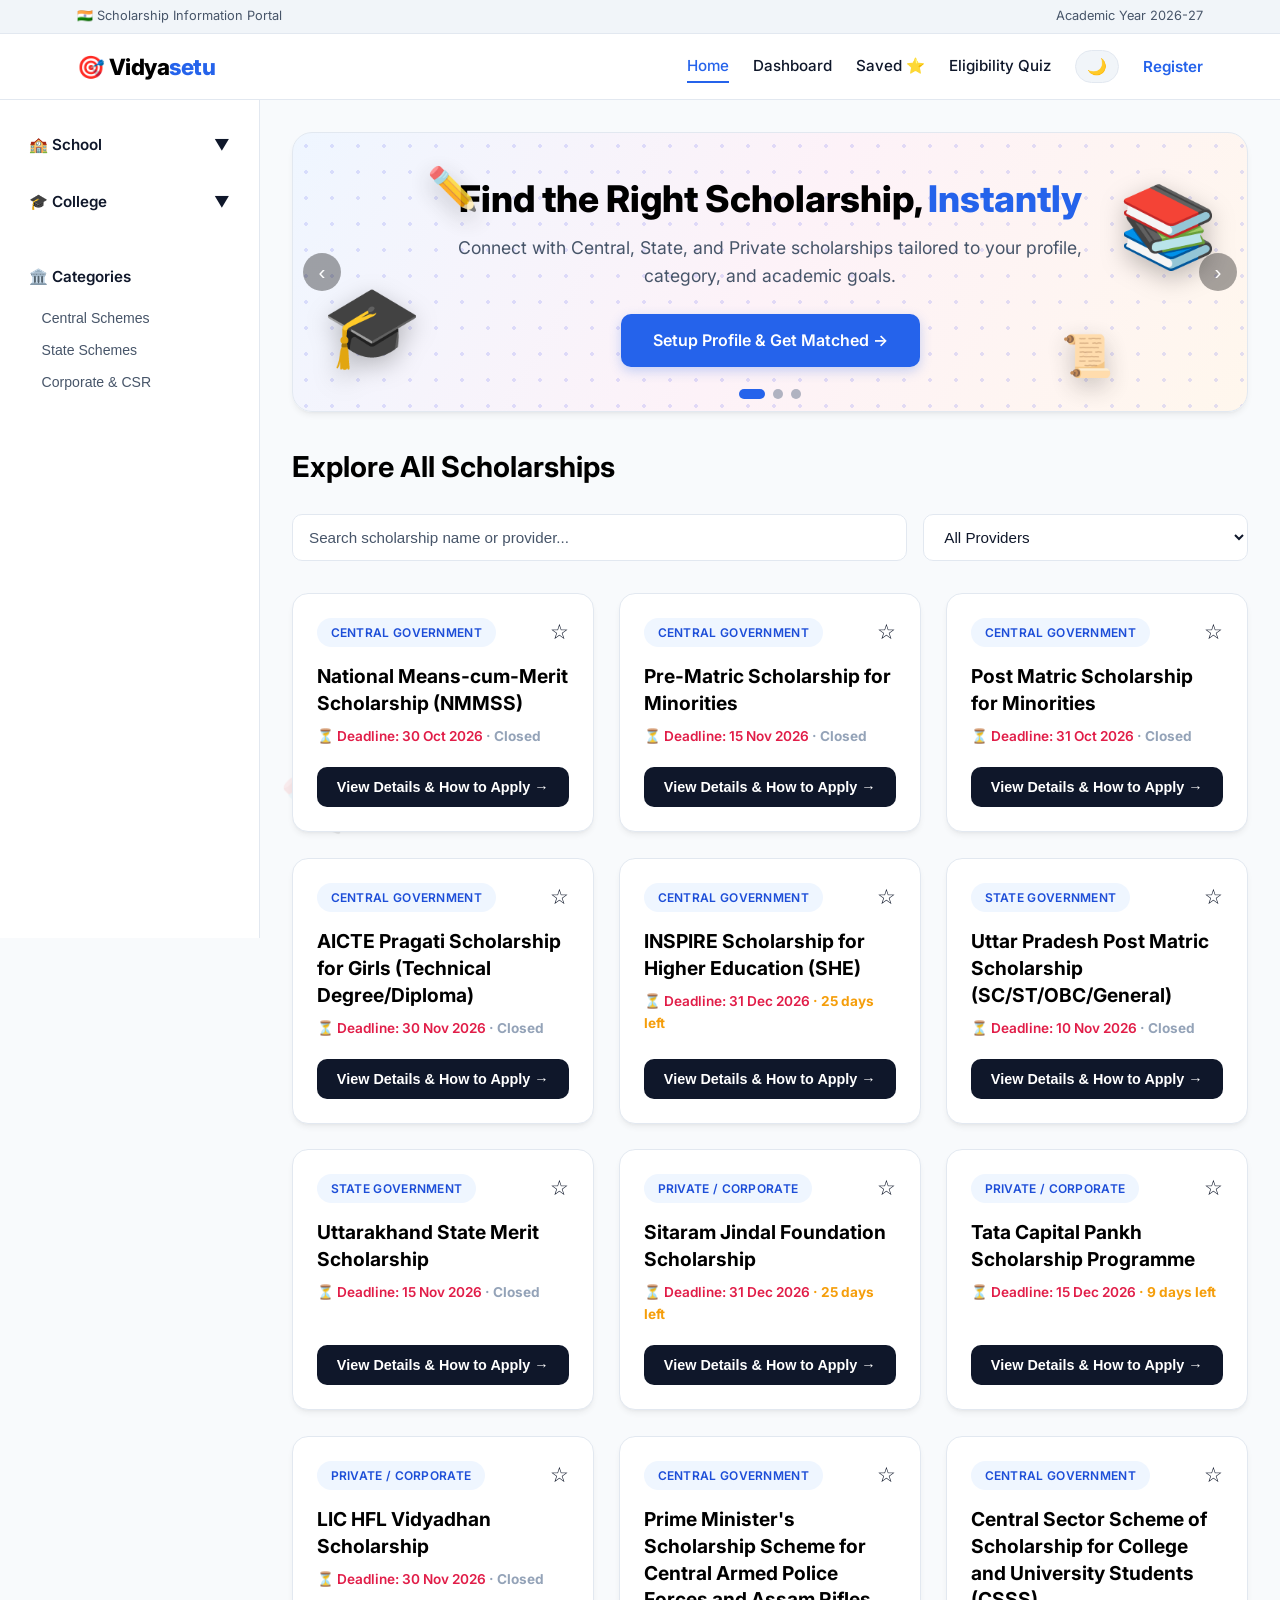
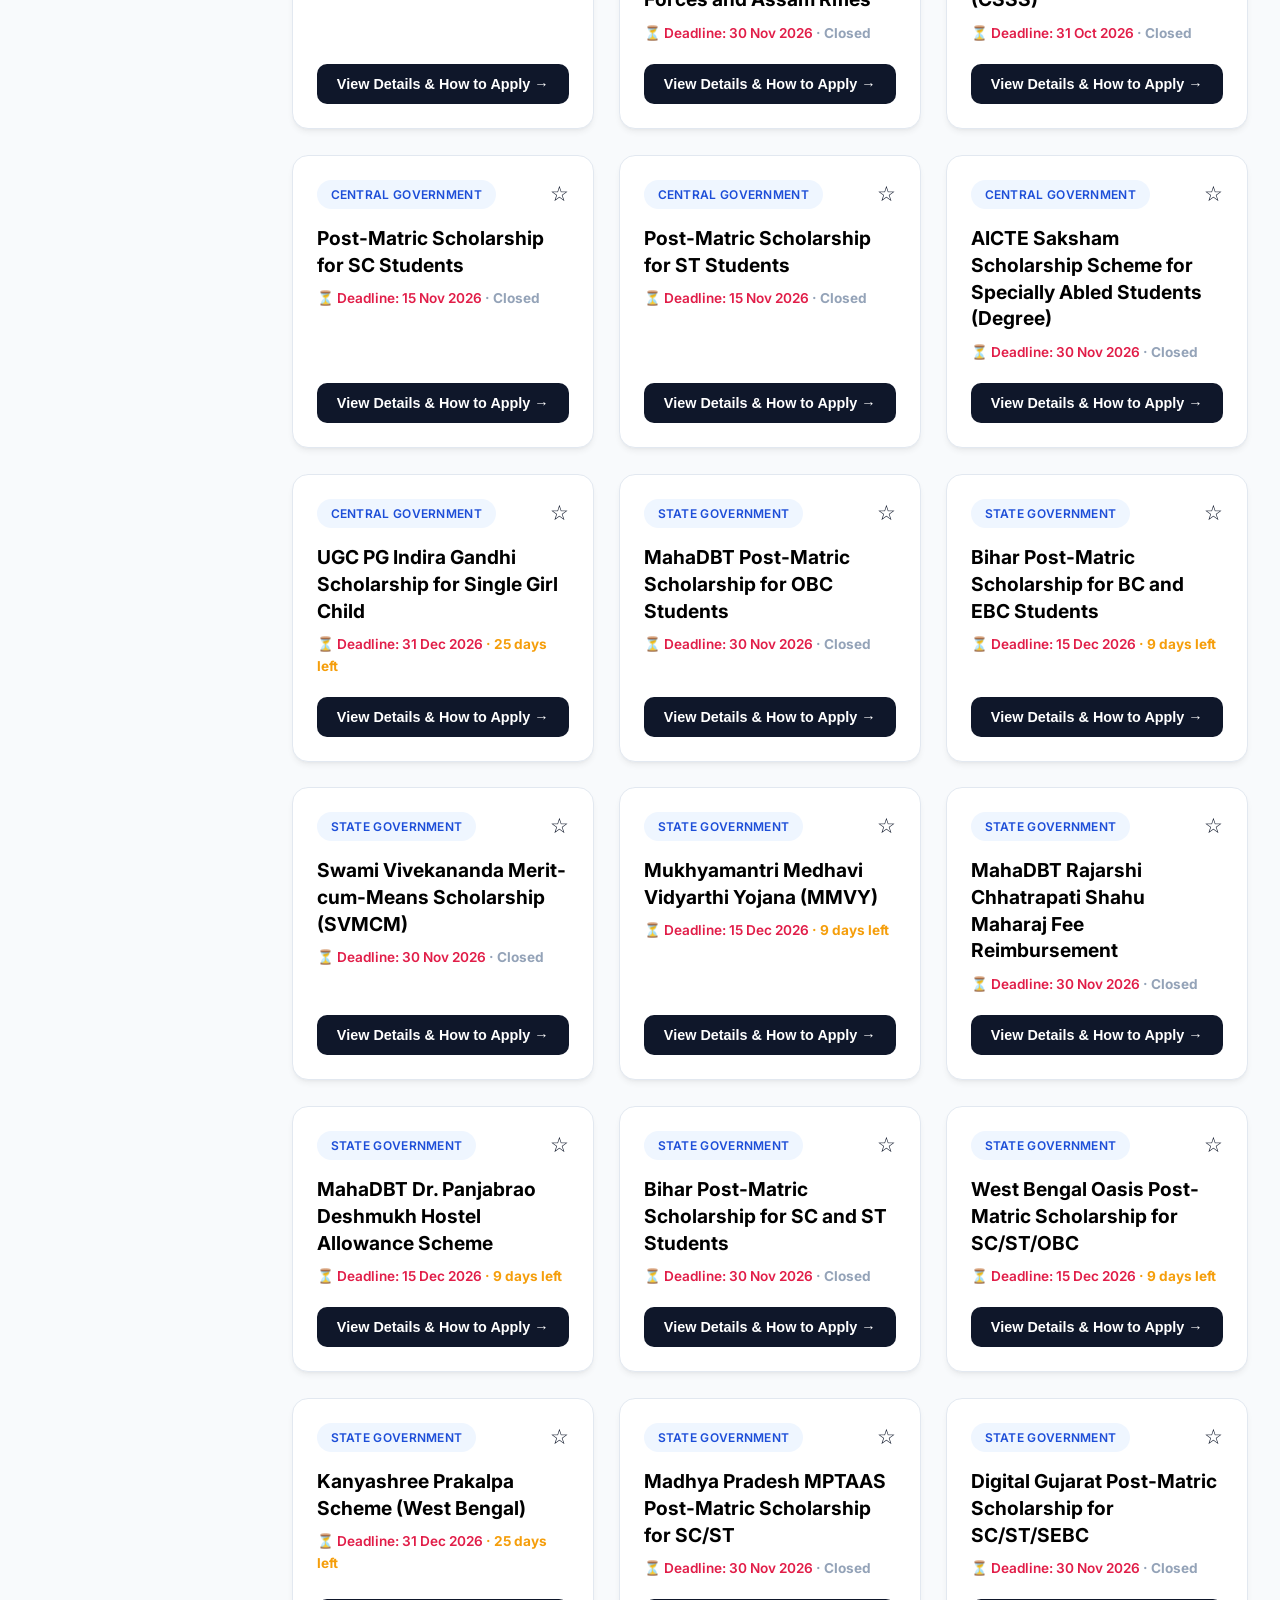
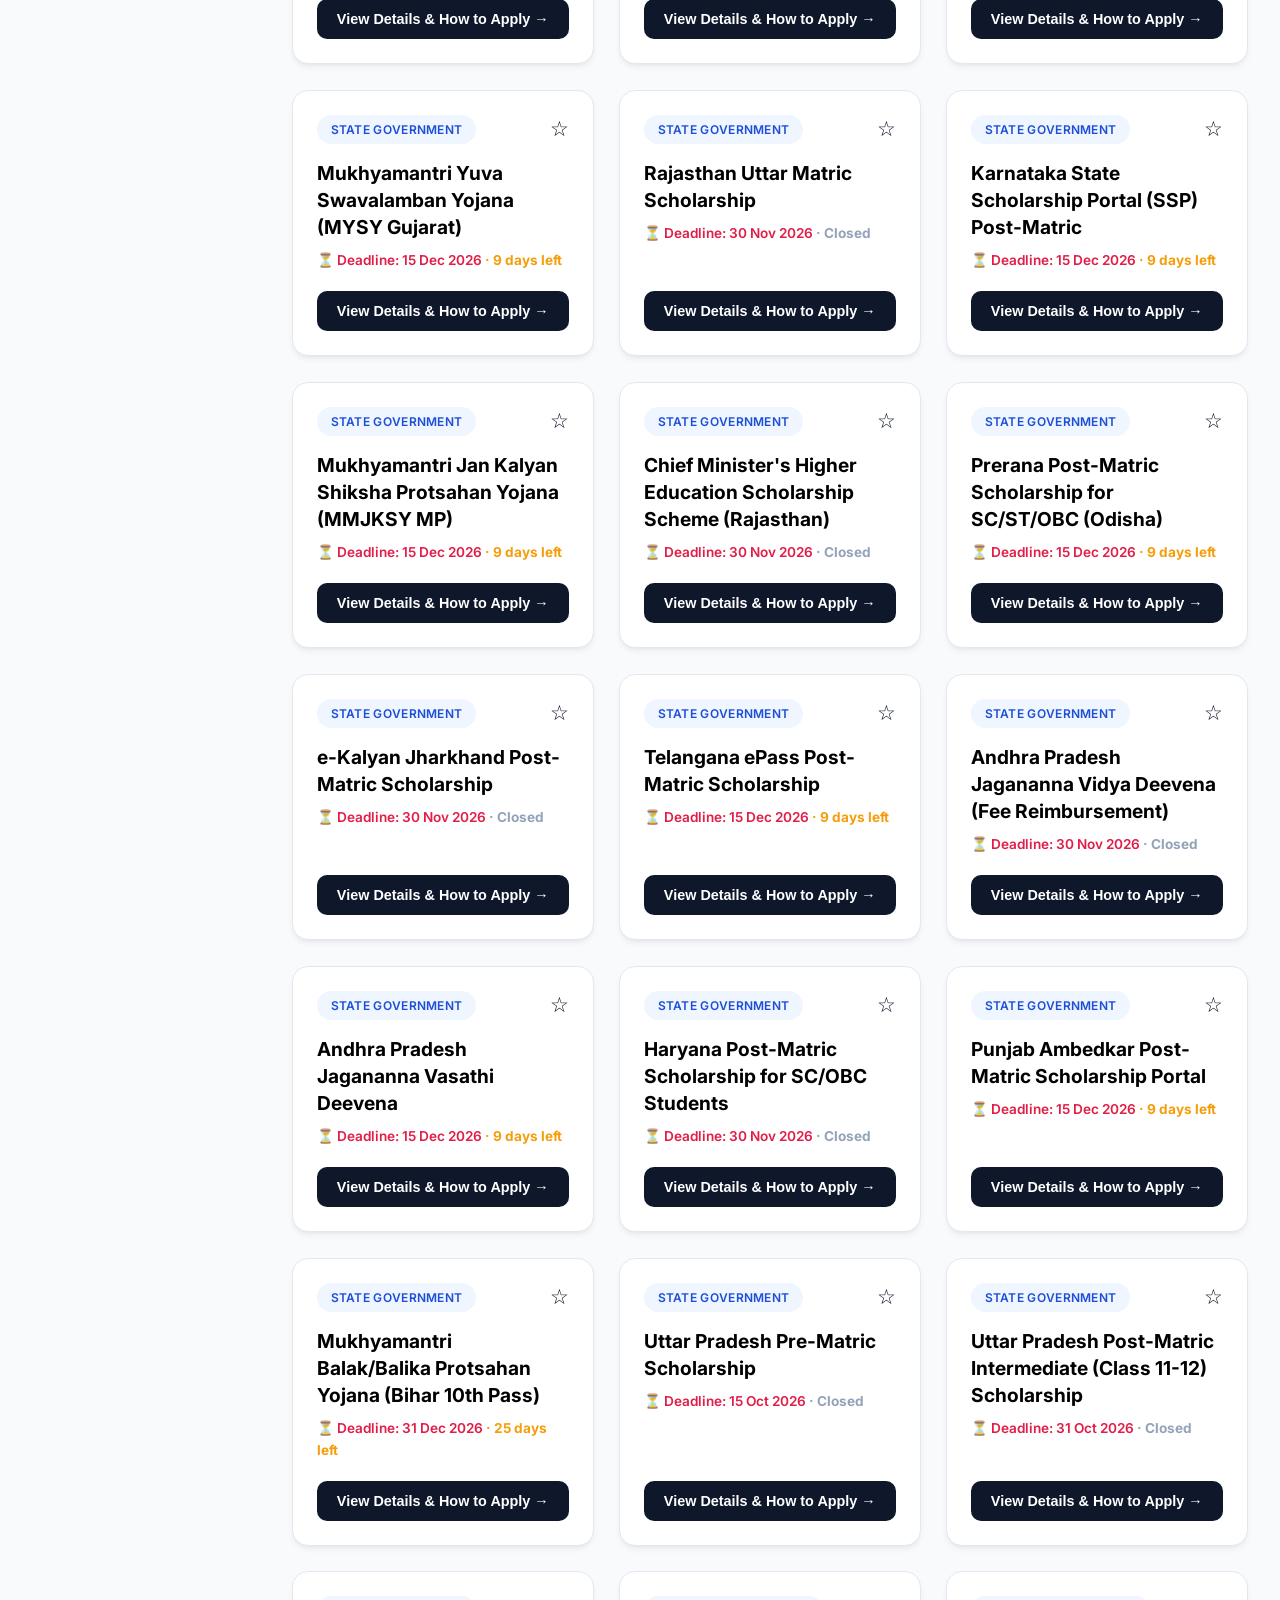
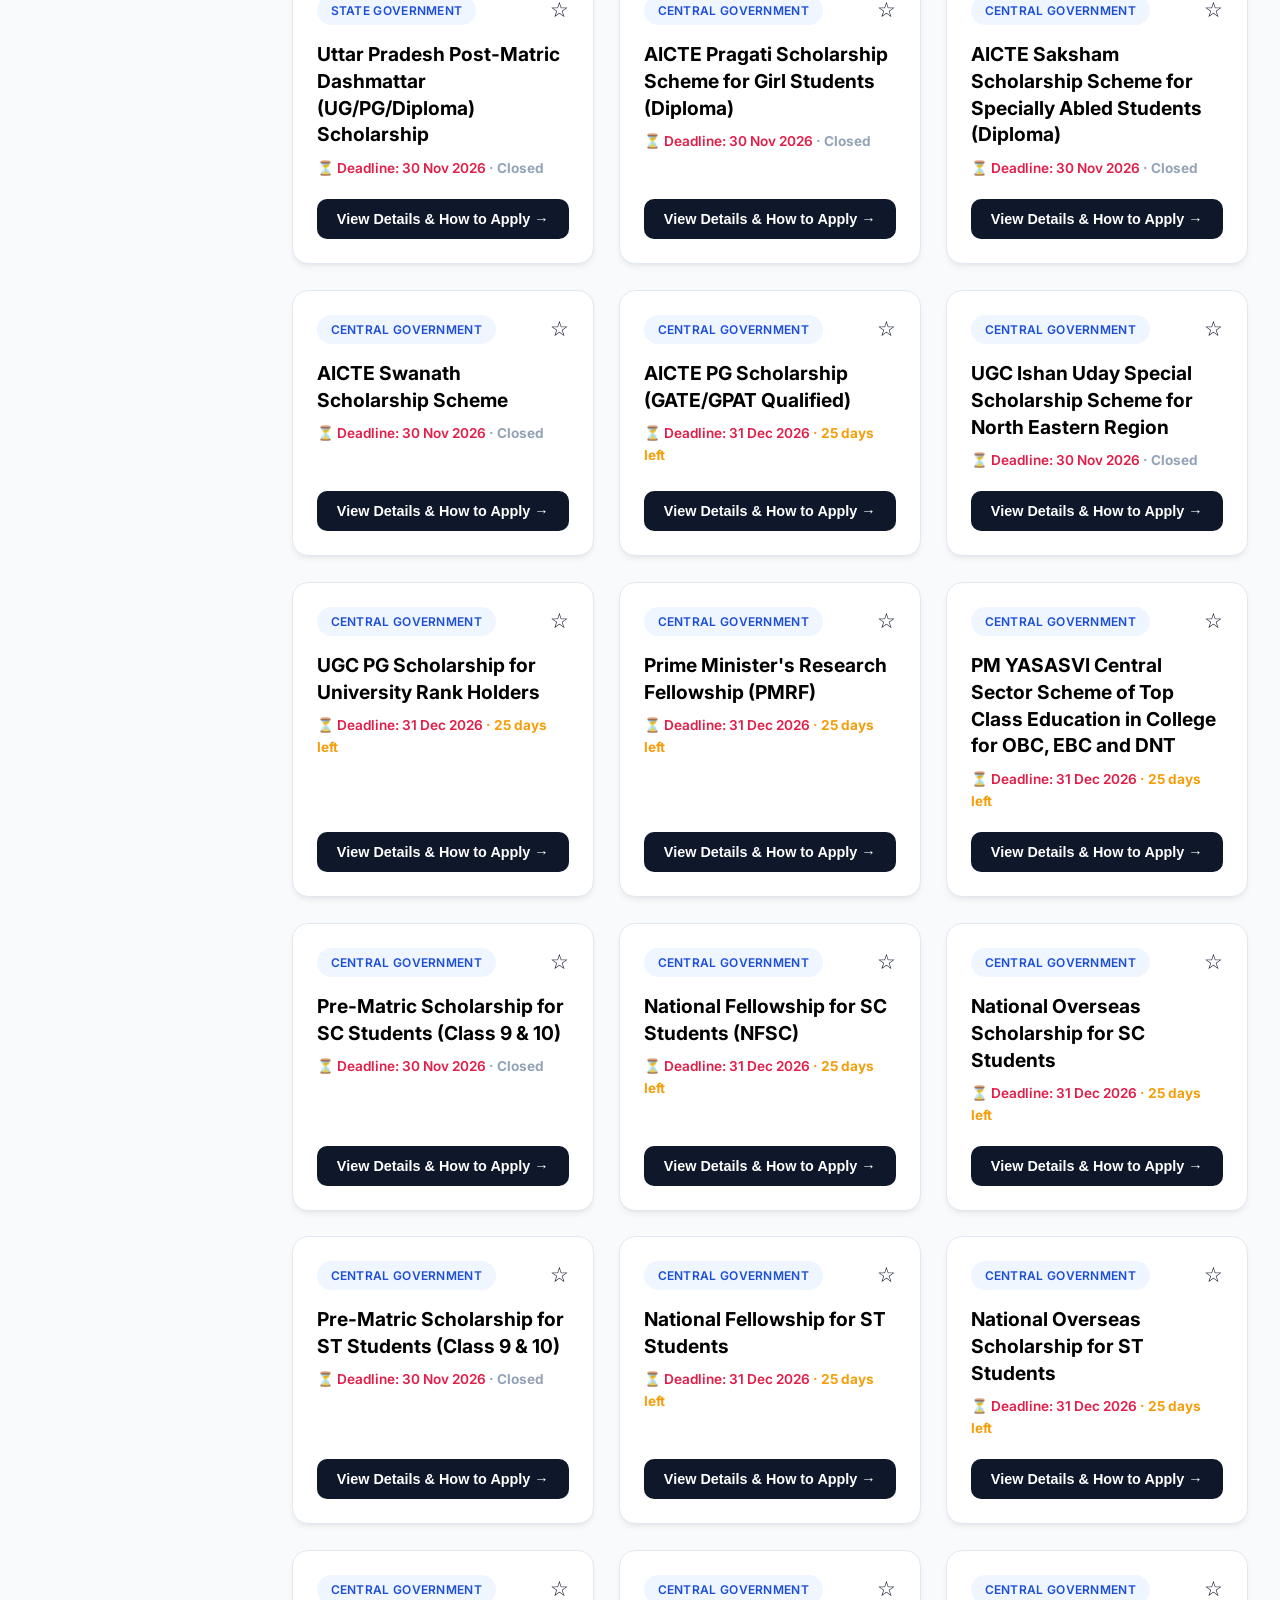
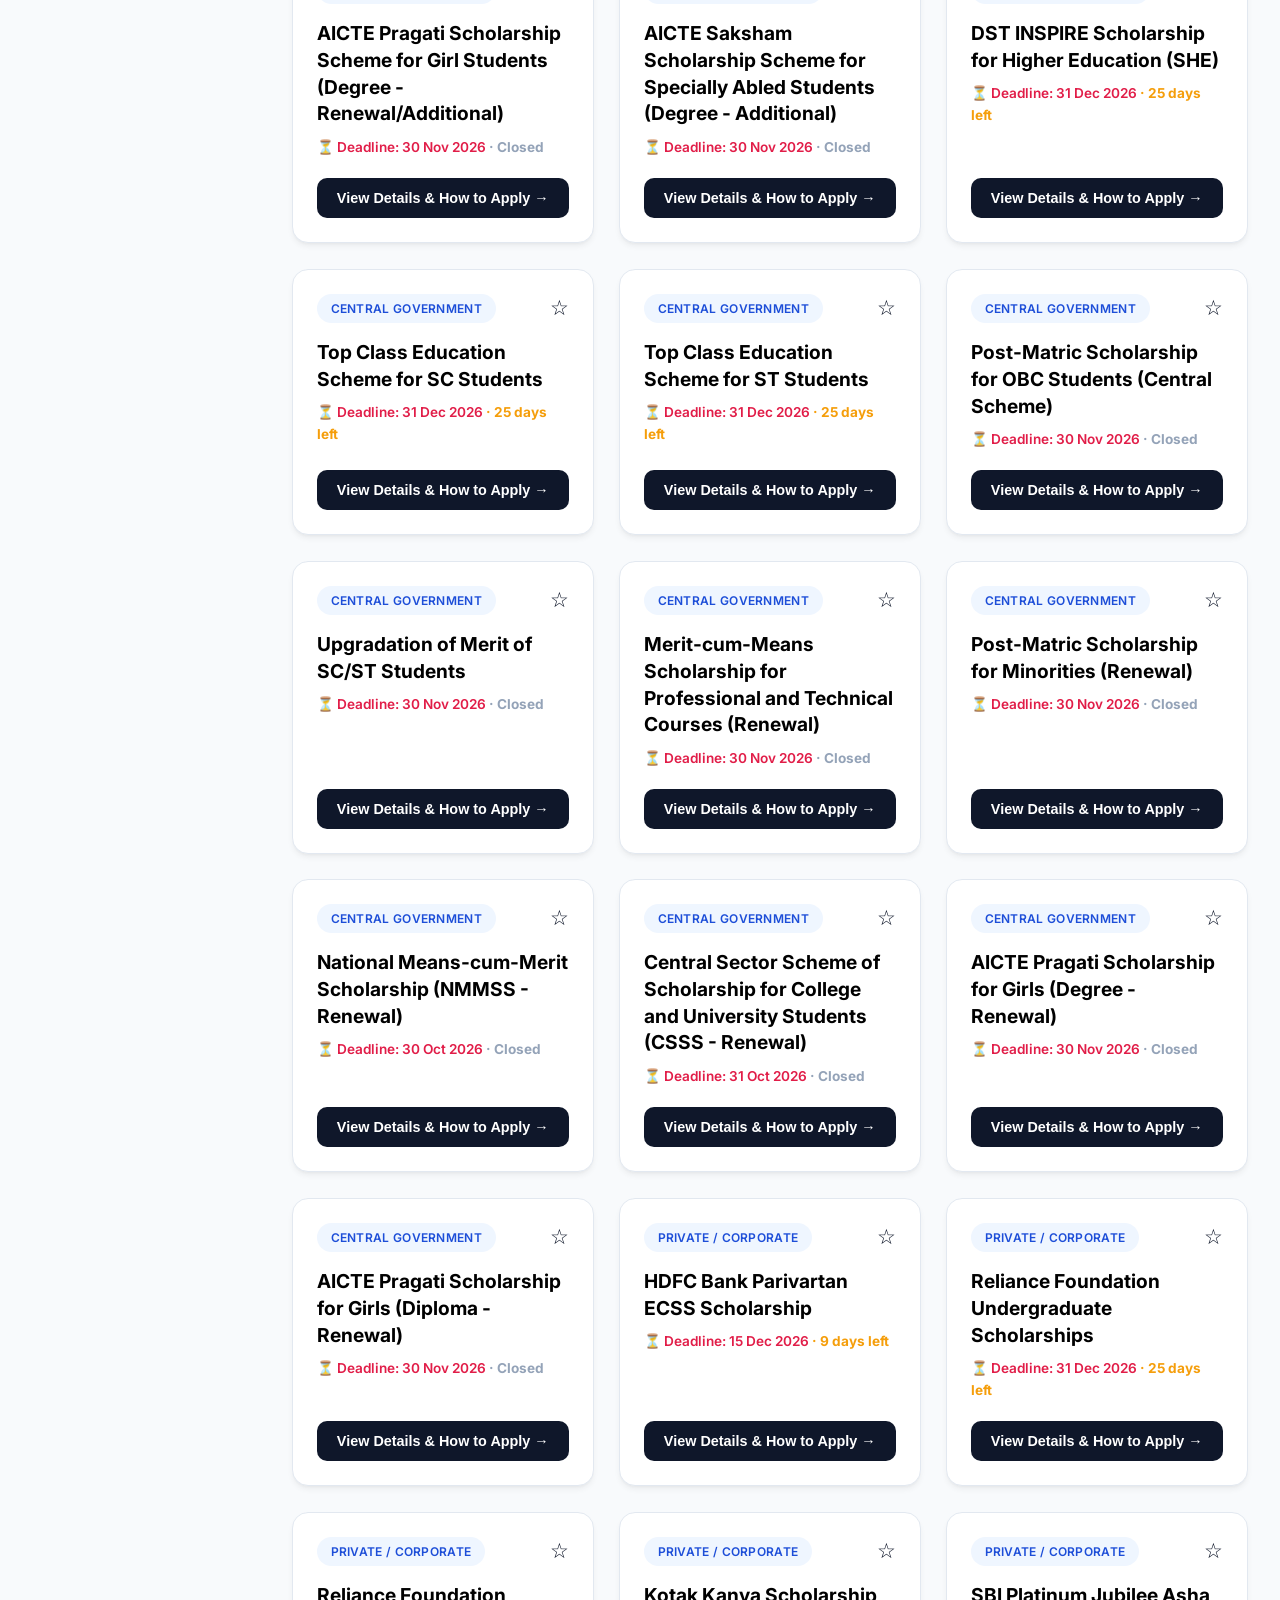
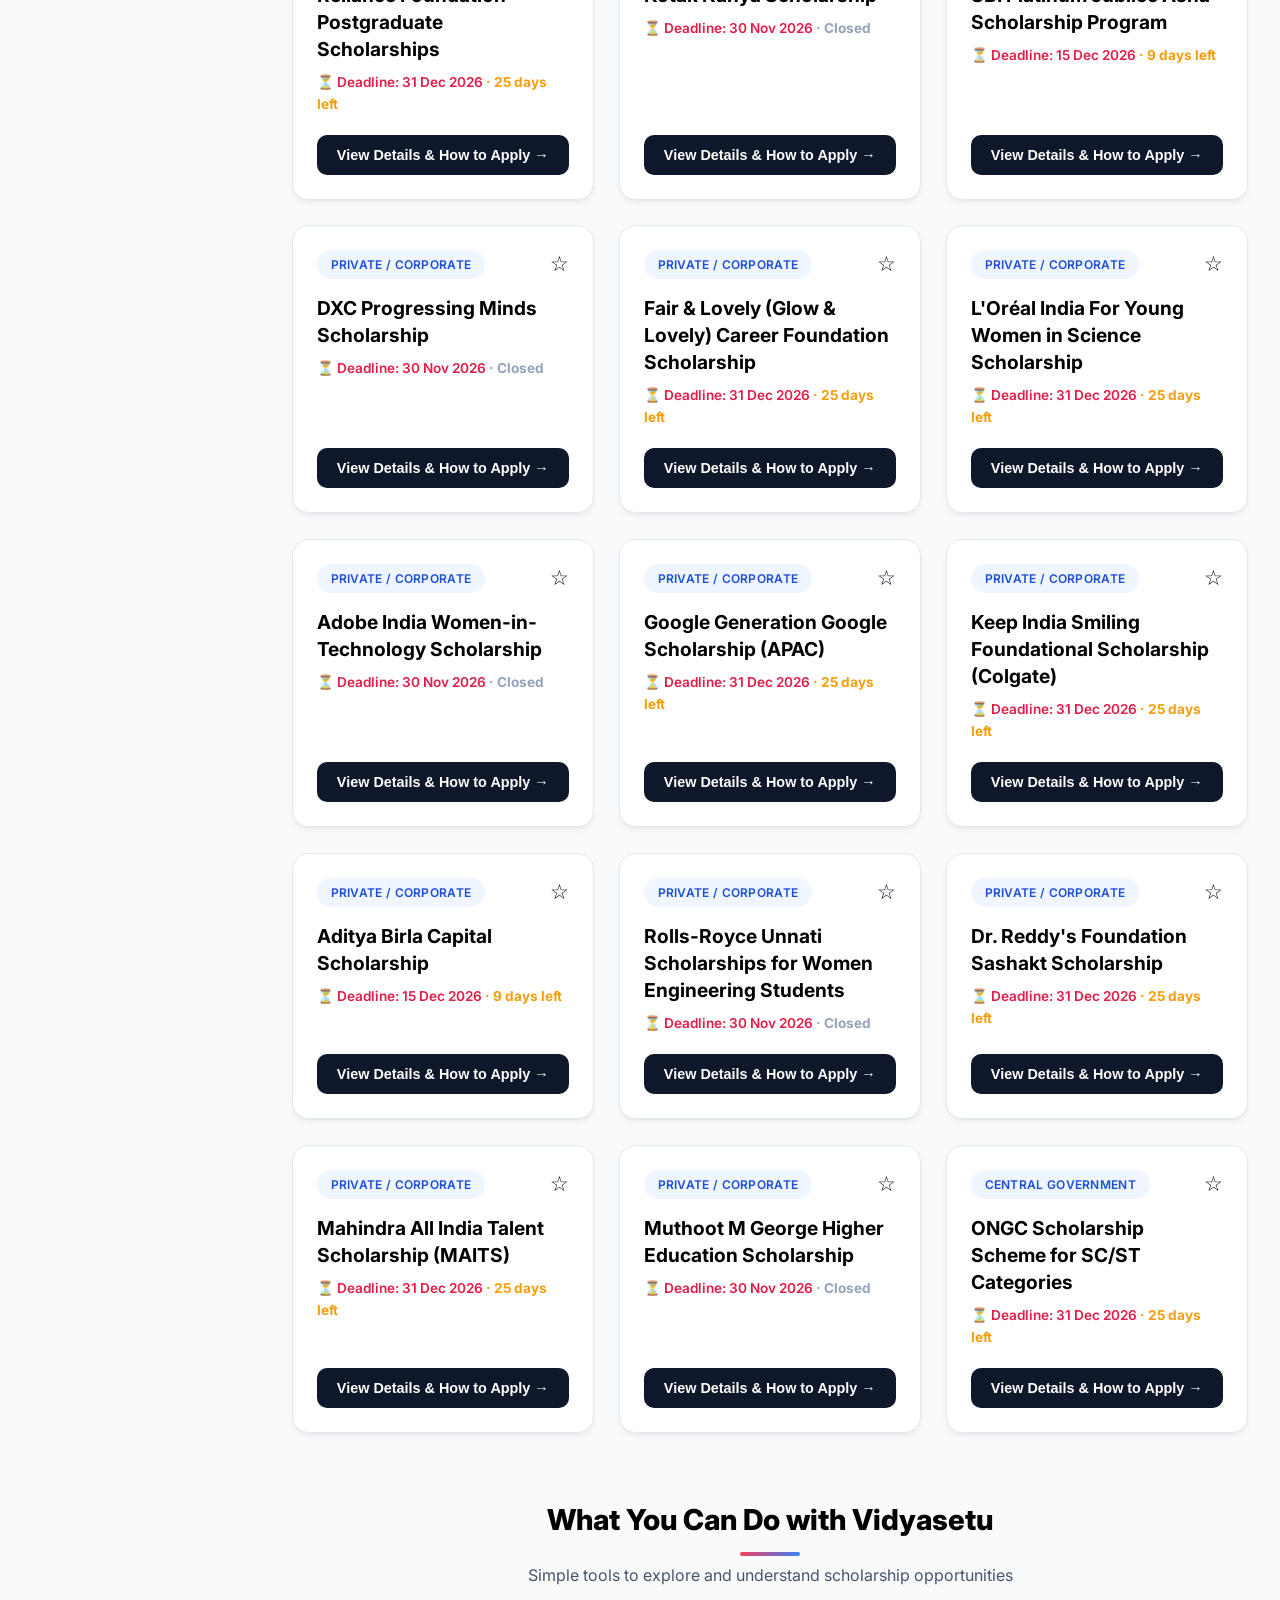
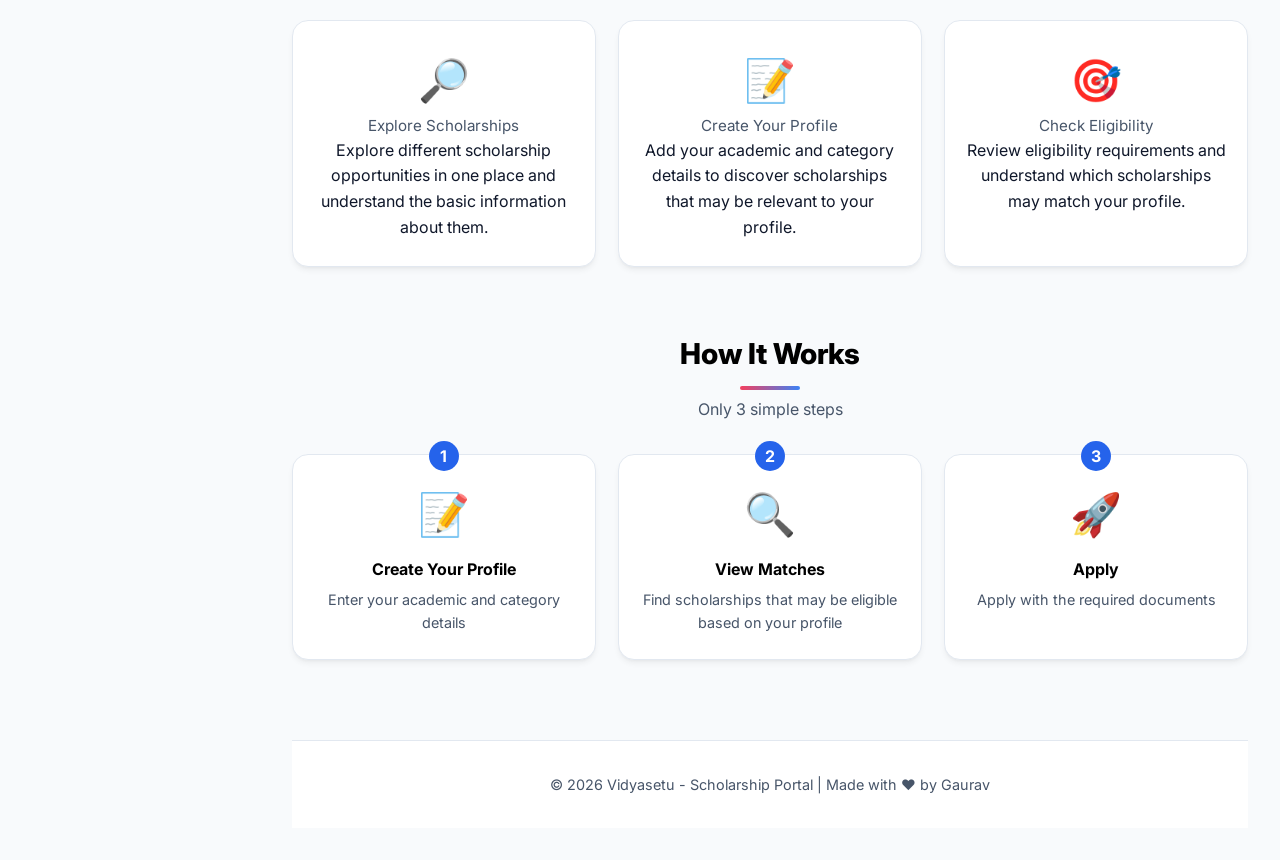
==== commit 71e667f8: "Update index.html" ====
--- a/index.html
+++ b/index.html
@@ -8,6 +8,55 @@
     <link rel="preconnect" href="https://fonts.gstatic.com" crossorigin>
     <link href="https://fonts.googleapis.com/css2?family=Inter:wght@400;500;600;700;800&display=swap" rel="stylesheet">
     <link rel="stylesheet" href="style.css">
+
+<style>
+.mobile-menu-btn{display:none;border:0;background:transparent;font-size:1.55rem;cursor:pointer;padding:.45rem;line-height:1}
+.sidebar-toggle,.sidebar-overlay,.sidebar-mobile-header{display:none}
+
+@media (max-width:900px){
+ html,body{overflow-x:hidden}
+ .top-strip{padding:.45rem 1rem;gap:.5rem;font-size:.72rem;flex-wrap:wrap}
+ .navbar{position:relative;padding:.8rem 1rem;gap:.6rem;z-index:1000}
+ .logo{font-size:1.25rem;margin-right:auto}
+ .mobile-menu-btn{display:inline-flex;align-items:center;justify-content:center}
+ .nav-links{display:none;position:absolute;top:100%;left:.75rem;right:.75rem;padding:.75rem;flex-direction:column;align-items:stretch;gap:.35rem;border-radius:14px;z-index:1100;box-shadow:0 12px 30px rgba(0,0,0,.15);background:var(--card-bg,#fff)}
+ .nav-links.active-mobile-menu{display:flex}
+ .nav-links a,.nav-links button{width:100%;text-align:left}
+ .app-layout{display:block;width:100%}
+ .sidebar{position:fixed;top:0;left:0;width:min(86vw,340px);height:100dvh;z-index:1200;overflow-y:auto;transform:translateX(-105%);transition:transform .28s ease;box-shadow:12px 0 35px rgba(0,0,0,.2);margin:0;padding:1.25rem}
+ .sidebar.sidebar-open{transform:translateX(0)}
+ .sidebar-mobile-header{display:flex;align-items:center;justify-content:space-between;gap:.75rem;margin-bottom:1rem}
+ .sidebar-mobile-header h3{margin:0}
+ .sidebar-close{border:0;background:transparent;font-size:2rem;line-height:1;cursor:pointer;padding:.15rem .35rem}
+ .sidebar-toggle{display:inline-flex;align-items:center;justify-content:center;gap:.5rem;position:sticky;top:.75rem;z-index:800;margin:.75rem 1rem 0;padding:.7rem 1rem;border:0;border-radius:10px;cursor:pointer;font:inherit;font-weight:700;background:var(--primary-color,#2563eb);color:#fff;box-shadow:0 5px 15px rgba(0,0,0,.12)}
+ .sidebar-overlay{position:fixed;inset:0;z-index:1150;background:rgba(0,0,0,.48);opacity:0;pointer-events:none;transition:opacity .25s ease;display:block}
+ .sidebar-overlay.sidebar-overlay-visible{opacity:1;pointer-events:auto}
+ body.sidebar-lock{overflow:hidden}
+ .main-content{width:100%;min-width:0;padding:.75rem 1rem 2rem}
+ .hero-banner{margin-top:.5rem;min-height:auto;padding:2rem 1.25rem;border-radius:16px}
+ .hero-banner h1{font-size:clamp(1.8rem,7vw,2.6rem);line-height:1.15}
+ .hero-banner p{font-size:.95rem;line-height:1.55}
+ .search-filter-bar{display:grid;grid-template-columns:1fr;gap:.75rem}
+ .search-filter-bar input,.search-filter-bar select{width:100%;min-width:0;box-sizing:border-box}
+ .scholarship-grid,.stats-grid,.steps-grid{grid-template-columns:1fr!important;gap:1rem}
+ .stat-card,.step-card{width:100%;box-sizing:border-box}
+ .section-title{font-size:1.55rem;line-height:1.25}
+ .slider-arrow{width:34px;height:34px}
+ .slider-arrow.prev{left:.4rem}.slider-arrow.next{right:.4rem}
+ .site-footer{font-size:.8rem;line-height:1.5;padding:1rem .5rem;text-align:center}
+}
+@media (max-width:520px){
+ .top-strip span:last-child{display:none}
+ .navbar{padding:.7rem .85rem}
+ .main-content{padding-left:.75rem;padding-right:.75rem}
+ .sidebar-toggle{margin-left:.75rem;margin-right:.75rem;width:calc(100% - 1.5rem)}
+ .hero-banner{padding:1.65rem 1rem}
+ .hero-banner h1{font-size:1.75rem}
+ .hero-banner .btn-primary{width:100%;box-sizing:border-box;text-align:center}
+ .modal-content{width:calc(100% - 1.5rem);max-height:90dvh;overflow-y:auto}
+}
+</style>
+
 </head>
 <body>
     <!-- Scroll progress bar -->
@@ -48,8 +97,15 @@
 
     <div class="app-layout">
         <!-- Left Sidebar -->
-        <aside class="sidebar">
-            <h3>📂 Quick Explore</h3>
+        <button class="sidebar-toggle" id="sidebarToggle" aria-label="Open scholarship filters" aria-controls="mobileSidebar" aria-expanded="false">
+            ☰ <span>Explore Filters</span>
+        </button>
+        <div class="sidebar-overlay" id="sidebarOverlay"></div>
+        <aside class="sidebar" id="mobileSidebar">
+            <div class="sidebar-mobile-header">
+                <h3>📂 Quick Explore</h3>
+                <button class="sidebar-close" id="sidebarClose" aria-label="Close sidebar">×</button>
+            </div>
 
             <!-- School -->
             <div class="menu-category">
@@ -218,14 +274,61 @@
 
     <script src="script.js"></script>
     
-    <!-- Mobile Menu Toggle Script -->
+    <!-- Responsive Navigation & Sidebar Script -->
     <script>
-        const mobileMenuBtn = document.getElementById('mobileMenuBtn');
-        const navLinks = document.getElementById('navLinks');
-
-        mobileMenuBtn.addEventListener('click', () => {
-            navLinks.classList.toggle('active-mobile-menu');
-        });
+        (() => {
+            const mobileMenuBtn = document.getElementById('mobileMenuBtn');
+            const navLinks = document.getElementById('navLinks');
+            const sidebarToggle = document.getElementById('sidebarToggle');
+            const sidebar = document.getElementById('mobileSidebar');
+            const sidebarClose = document.getElementById('sidebarClose');
+            const sidebarOverlay = document.getElementById('sidebarOverlay');
+
+            const closeSidebar = () => {
+                sidebar.classList.remove('sidebar-open');
+                sidebarOverlay.classList.remove('sidebar-overlay-visible');
+                sidebarToggle.setAttribute('aria-expanded', 'false');
+                document.body.classList.remove('sidebar-lock');
+            };
+
+            const openSidebar = () => {
+                sidebar.classList.add('sidebar-open');
+                sidebarOverlay.classList.add('sidebar-overlay-visible');
+                sidebarToggle.setAttribute('aria-expanded', 'true');
+                document.body.classList.add('sidebar-lock');
+            };
+
+            if (mobileMenuBtn && navLinks) {
+                mobileMenuBtn.addEventListener('click', () => {
+                    const isOpen = navLinks.classList.toggle('active-mobile-menu');
+                    mobileMenuBtn.setAttribute('aria-expanded', String(isOpen));
+                });
+
+                navLinks.querySelectorAll('a').forEach(link => {
+                    link.addEventListener('click', () => {
+                        navLinks.classList.remove('active-mobile-menu');
+                        mobileMenuBtn.setAttribute('aria-expanded', 'false');
+                    });
+                });
+            }
+
+            if (sidebarToggle) sidebarToggle.addEventListener('click', openSidebar);
+            if (sidebarClose) sidebarClose.addEventListener('click', closeSidebar);
+            if (sidebarOverlay) sidebarOverlay.addEventListener('click', closeSidebar);
+
+            sidebar.querySelectorAll('.sub-filter-btn').forEach(button => {
+                button.addEventListener('click', () => {
+                    if (window.innerWidth <= 900) closeSidebar();
+                });
+            });
+
+            window.addEventListener('resize', () => {
+                if (window.innerWidth > 900) {
+                    closeSidebar();
+                    if (navLinks) navLinks.classList.remove('active-mobile-menu');
+                }
+            });
+        })();
     </script>
 </body>
 </html>
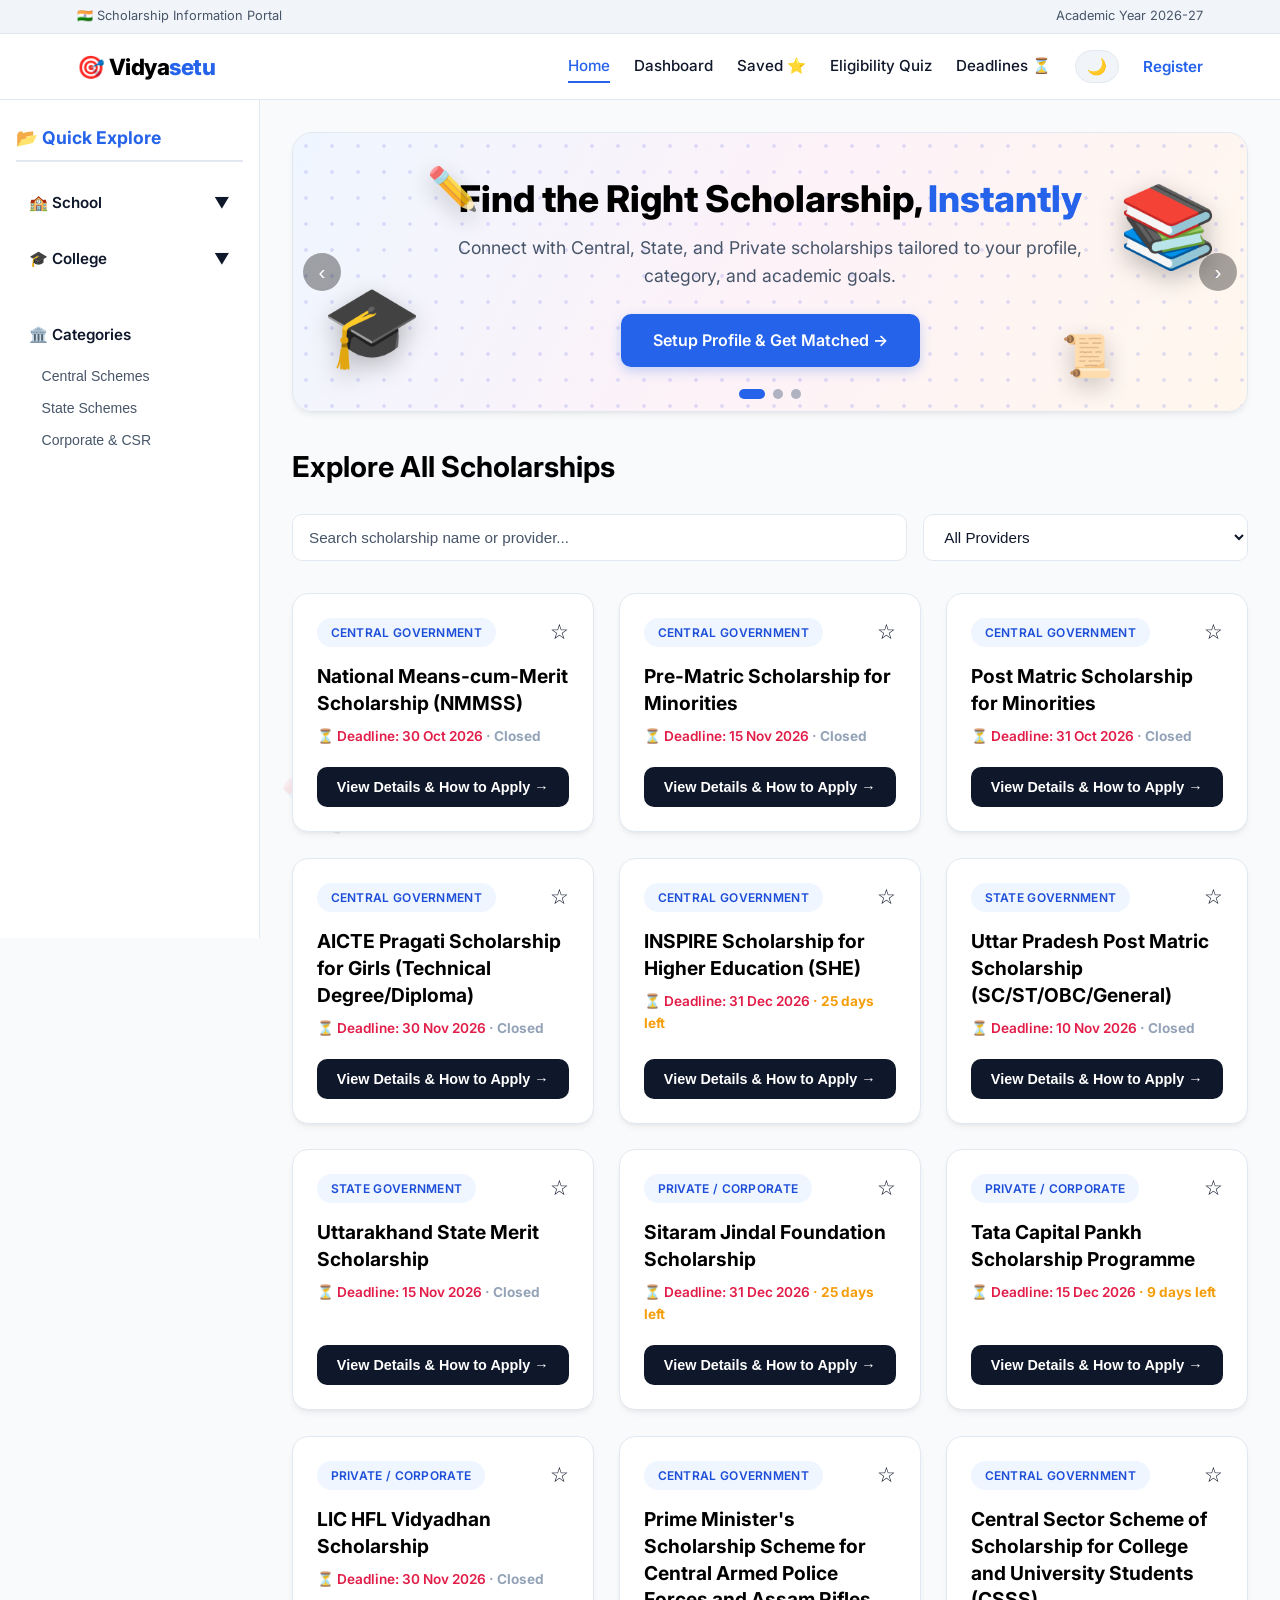
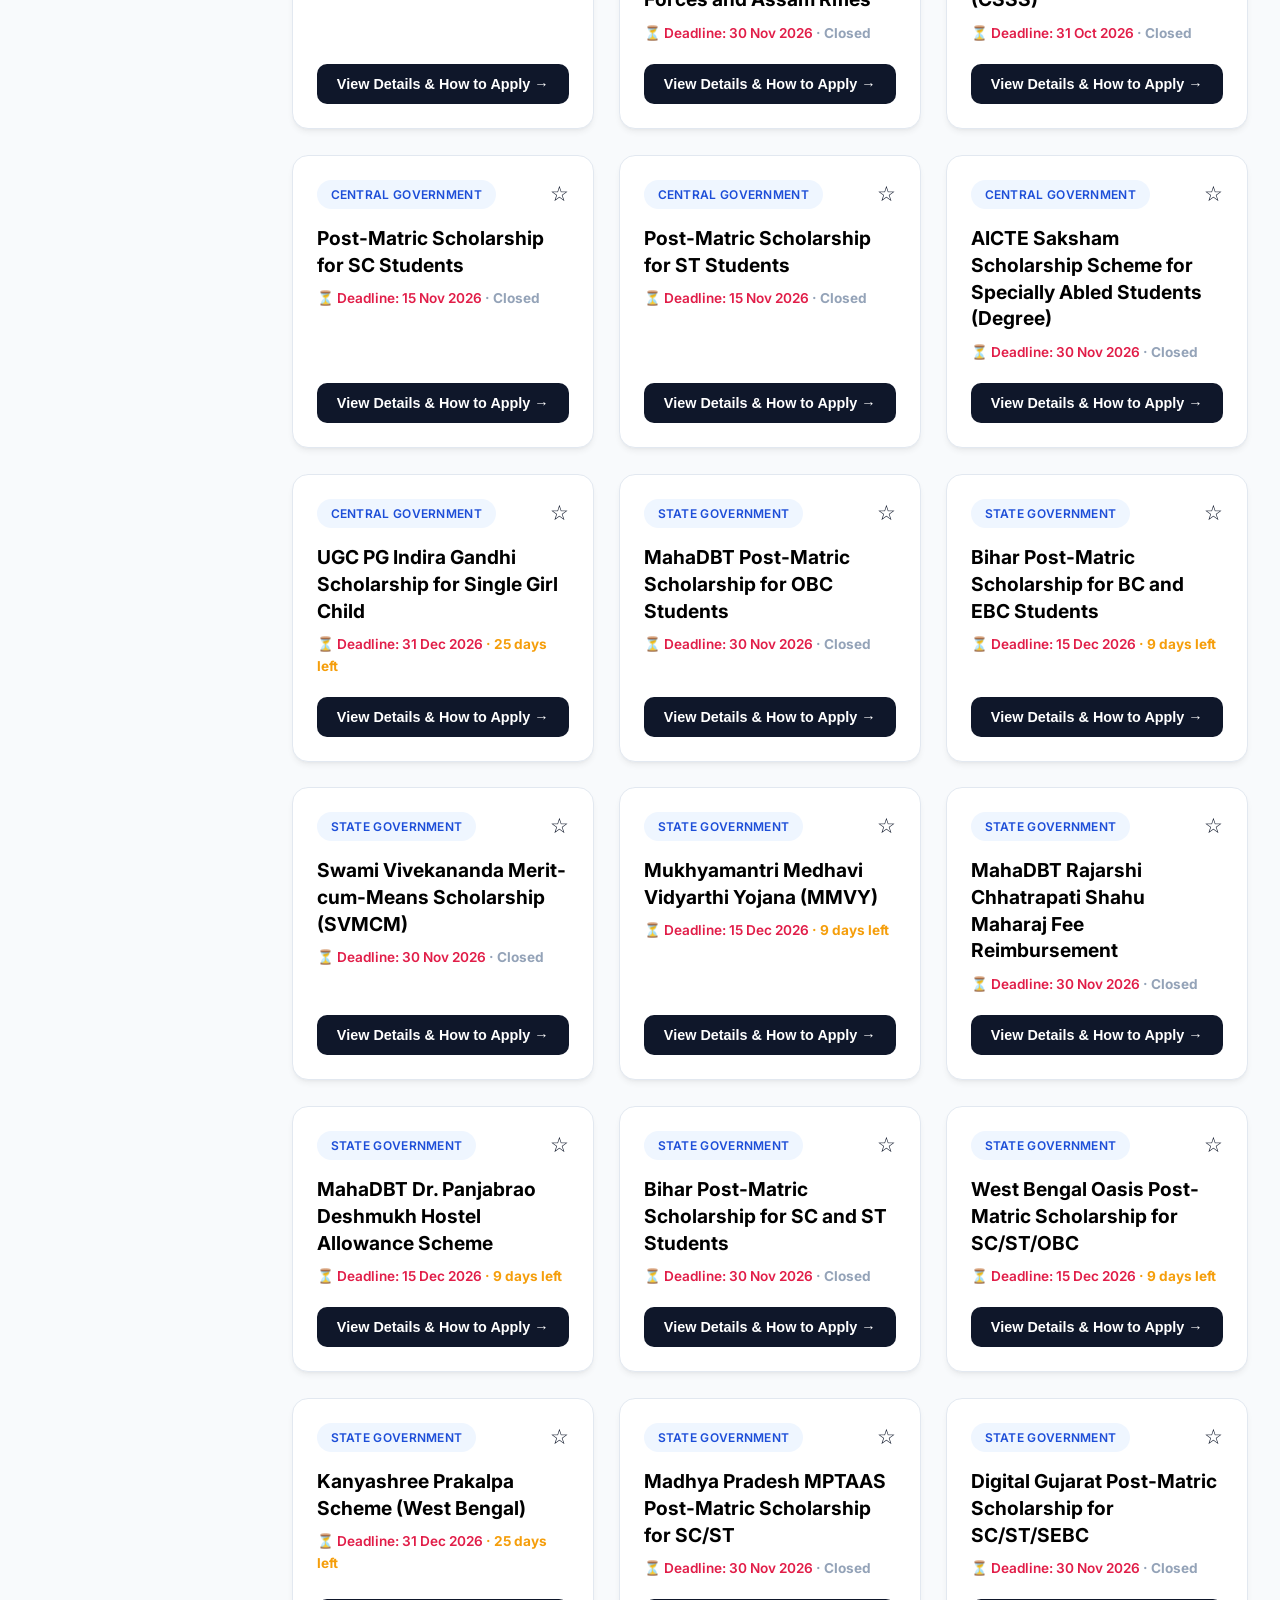
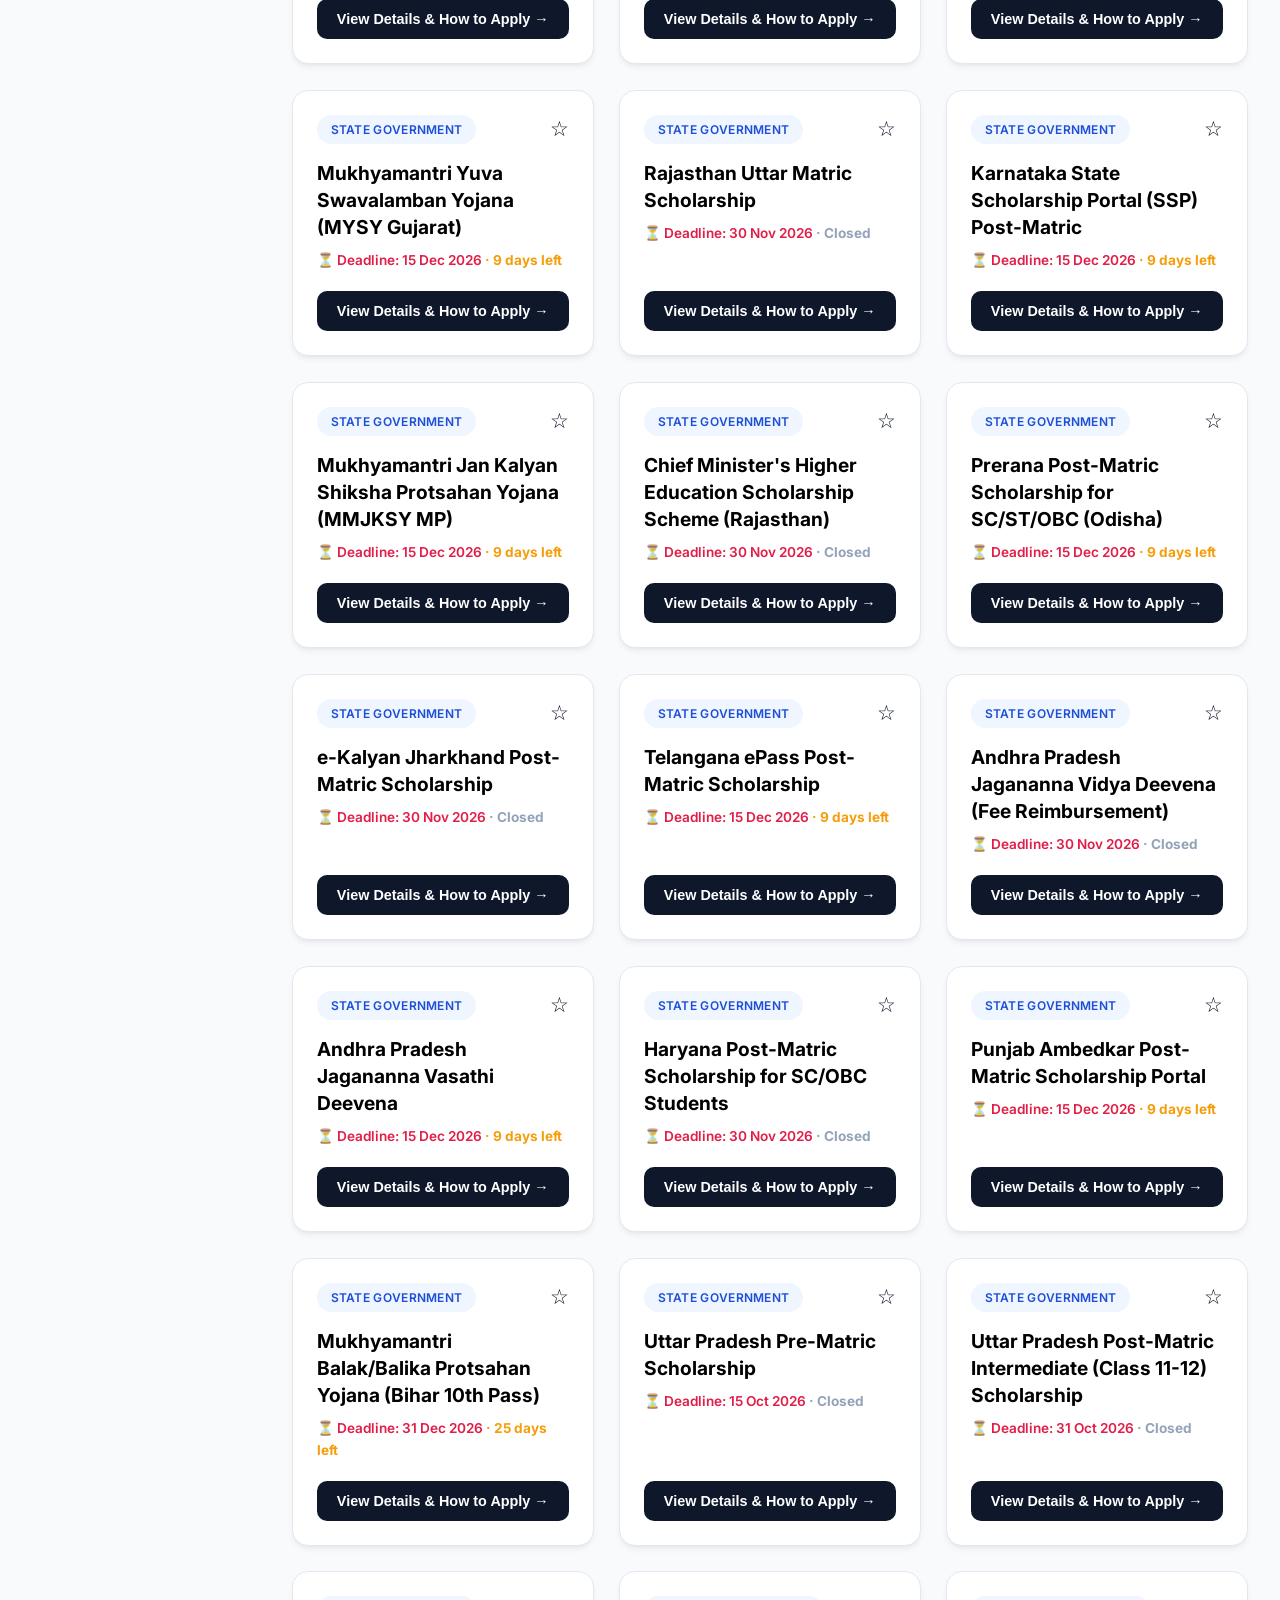
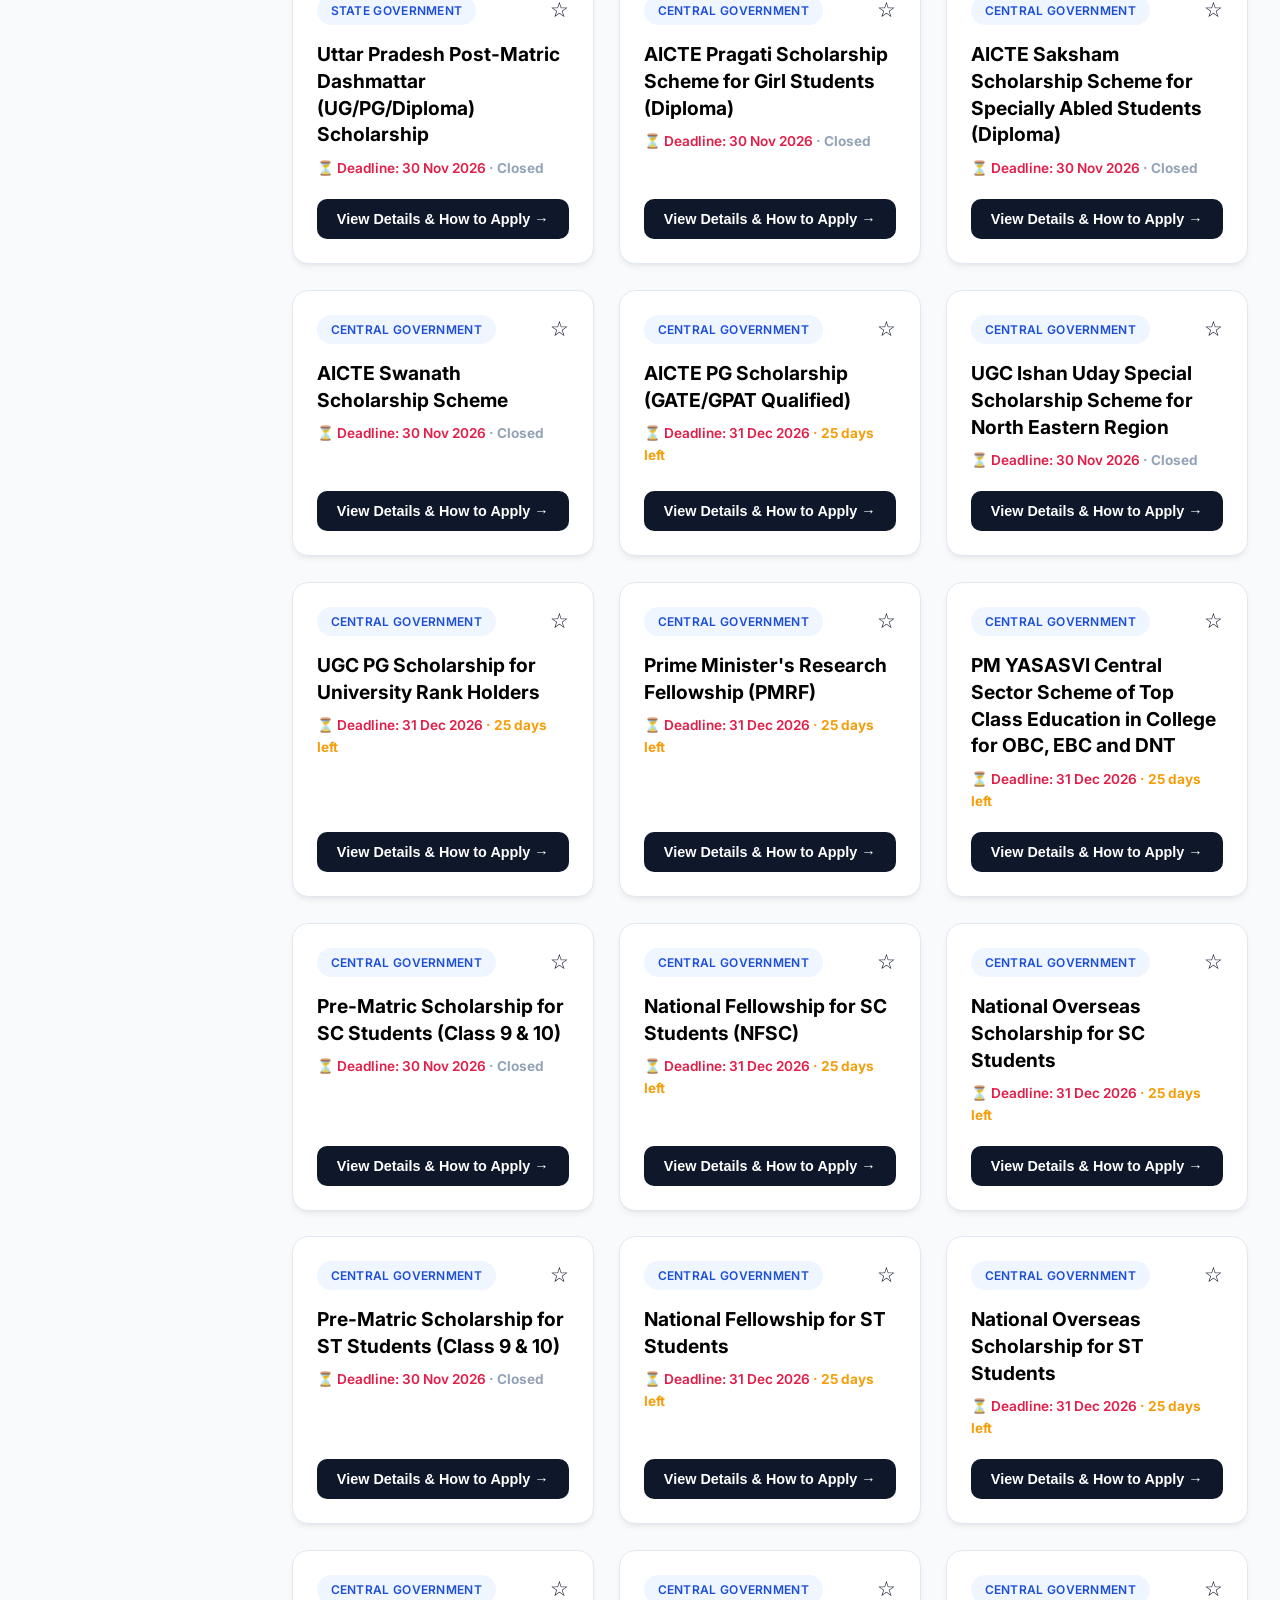
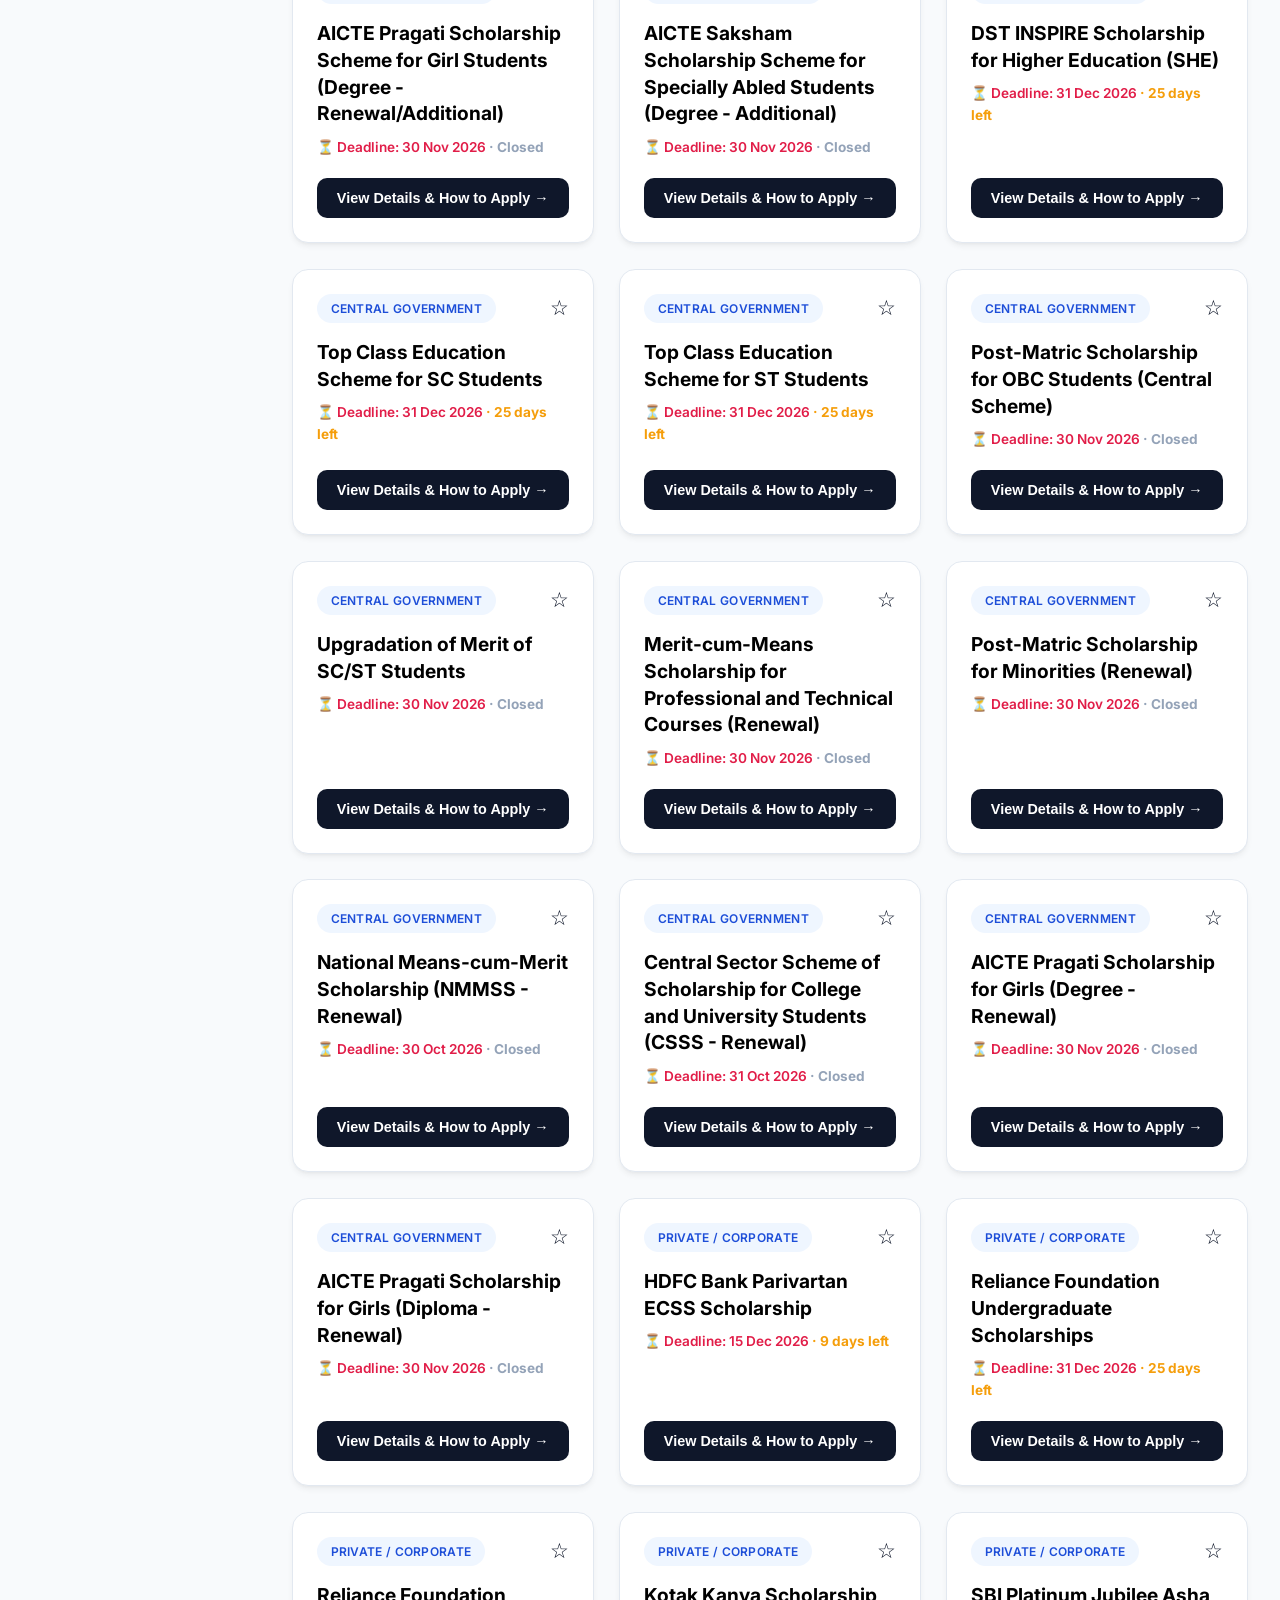
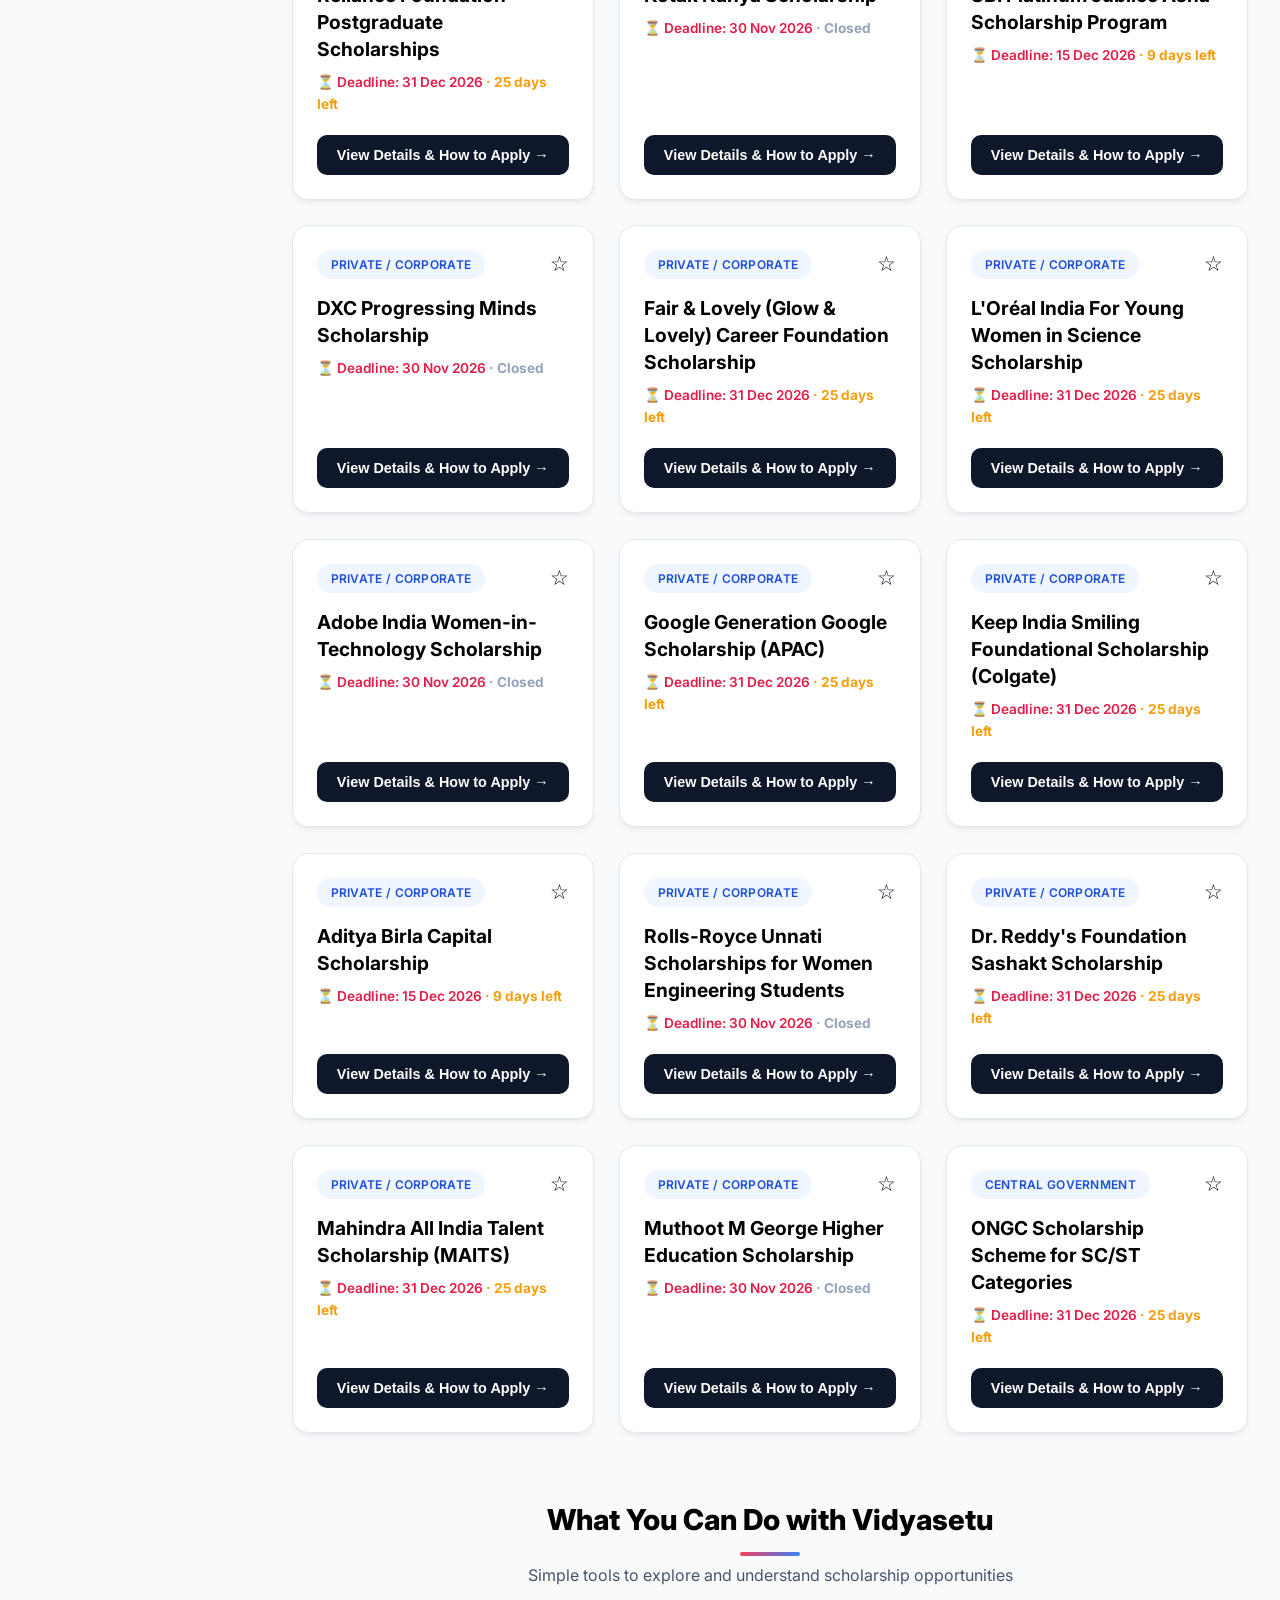
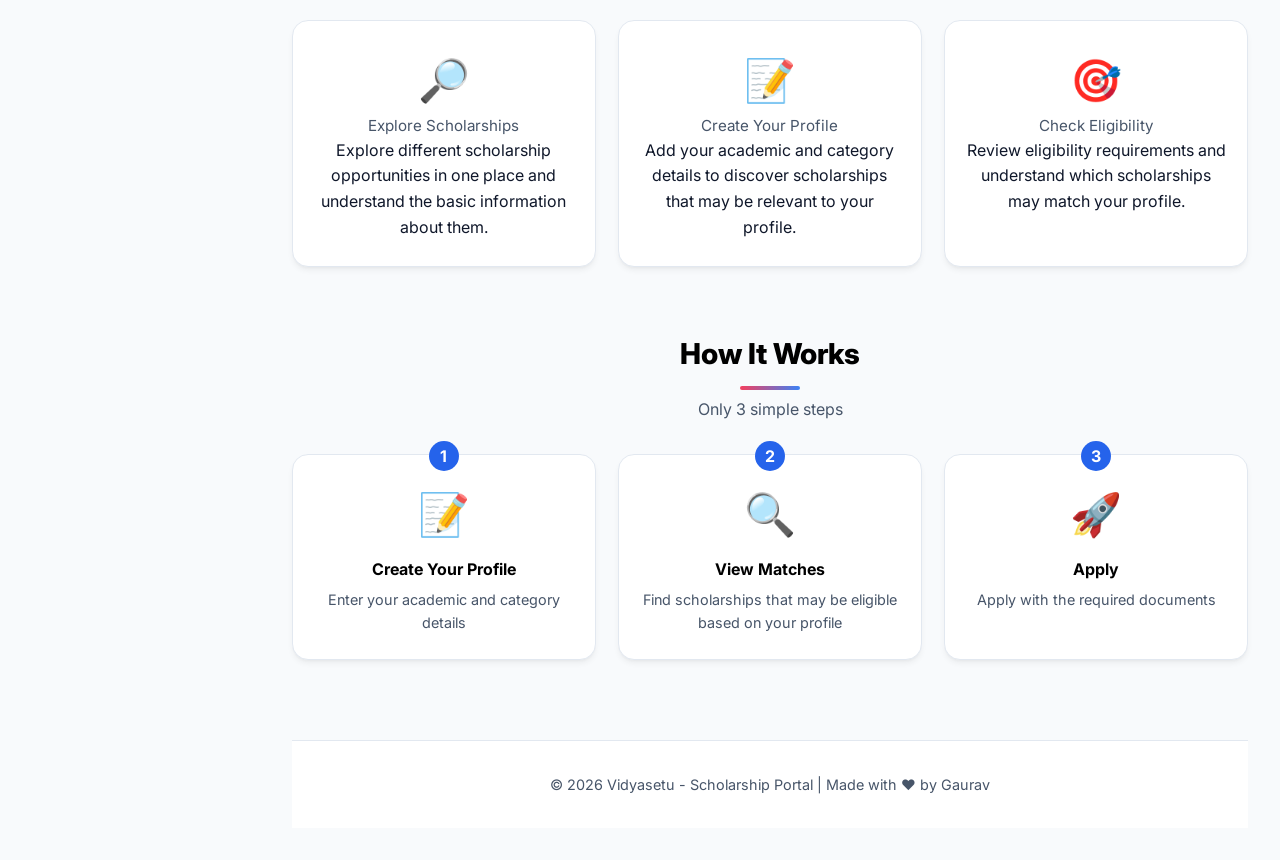
==== commit a3361a83: "Update index.html" ====
--- a/index.html
+++ b/index.html
@@ -8,55 +8,6 @@
     <link rel="preconnect" href="https://fonts.gstatic.com" crossorigin>
     <link href="https://fonts.googleapis.com/css2?family=Inter:wght@400;500;600;700;800&display=swap" rel="stylesheet">
     <link rel="stylesheet" href="style.css">
-
-<style>
-.mobile-menu-btn{display:none;border:0;background:transparent;font-size:1.55rem;cursor:pointer;padding:.45rem;line-height:1}
-.sidebar-toggle,.sidebar-overlay,.sidebar-mobile-header{display:none}
-
-@media (max-width:900px){
- html,body{overflow-x:hidden}
- .top-strip{padding:.45rem 1rem;gap:.5rem;font-size:.72rem;flex-wrap:wrap}
- .navbar{position:relative;padding:.8rem 1rem;gap:.6rem;z-index:1000}
- .logo{font-size:1.25rem;margin-right:auto}
- .mobile-menu-btn{display:inline-flex;align-items:center;justify-content:center}
- .nav-links{display:none;position:absolute;top:100%;left:.75rem;right:.75rem;padding:.75rem;flex-direction:column;align-items:stretch;gap:.35rem;border-radius:14px;z-index:1100;box-shadow:0 12px 30px rgba(0,0,0,.15);background:var(--card-bg,#fff)}
- .nav-links.active-mobile-menu{display:flex}
- .nav-links a,.nav-links button{width:100%;text-align:left}
- .app-layout{display:block;width:100%}
- .sidebar{position:fixed;top:0;left:0;width:min(86vw,340px);height:100dvh;z-index:1200;overflow-y:auto;transform:translateX(-105%);transition:transform .28s ease;box-shadow:12px 0 35px rgba(0,0,0,.2);margin:0;padding:1.25rem}
- .sidebar.sidebar-open{transform:translateX(0)}
- .sidebar-mobile-header{display:flex;align-items:center;justify-content:space-between;gap:.75rem;margin-bottom:1rem}
- .sidebar-mobile-header h3{margin:0}
- .sidebar-close{border:0;background:transparent;font-size:2rem;line-height:1;cursor:pointer;padding:.15rem .35rem}
- .sidebar-toggle{display:inline-flex;align-items:center;justify-content:center;gap:.5rem;position:sticky;top:.75rem;z-index:800;margin:.75rem 1rem 0;padding:.7rem 1rem;border:0;border-radius:10px;cursor:pointer;font:inherit;font-weight:700;background:var(--primary-color,#2563eb);color:#fff;box-shadow:0 5px 15px rgba(0,0,0,.12)}
- .sidebar-overlay{position:fixed;inset:0;z-index:1150;background:rgba(0,0,0,.48);opacity:0;pointer-events:none;transition:opacity .25s ease;display:block}
- .sidebar-overlay.sidebar-overlay-visible{opacity:1;pointer-events:auto}
- body.sidebar-lock{overflow:hidden}
- .main-content{width:100%;min-width:0;padding:.75rem 1rem 2rem}
- .hero-banner{margin-top:.5rem;min-height:auto;padding:2rem 1.25rem;border-radius:16px}
- .hero-banner h1{font-size:clamp(1.8rem,7vw,2.6rem);line-height:1.15}
- .hero-banner p{font-size:.95rem;line-height:1.55}
- .search-filter-bar{display:grid;grid-template-columns:1fr;gap:.75rem}
- .search-filter-bar input,.search-filter-bar select{width:100%;min-width:0;box-sizing:border-box}
- .scholarship-grid,.stats-grid,.steps-grid{grid-template-columns:1fr!important;gap:1rem}
- .stat-card,.step-card{width:100%;box-sizing:border-box}
- .section-title{font-size:1.55rem;line-height:1.25}
- .slider-arrow{width:34px;height:34px}
- .slider-arrow.prev{left:.4rem}.slider-arrow.next{right:.4rem}
- .site-footer{font-size:.8rem;line-height:1.5;padding:1rem .5rem;text-align:center}
-}
-@media (max-width:520px){
- .top-strip span:last-child{display:none}
- .navbar{padding:.7rem .85rem}
- .main-content{padding-left:.75rem;padding-right:.75rem}
- .sidebar-toggle{margin-left:.75rem;margin-right:.75rem;width:calc(100% - 1.5rem)}
- .hero-banner{padding:1.65rem 1rem}
- .hero-banner h1{font-size:1.75rem}
- .hero-banner .btn-primary{width:100%;box-sizing:border-box;text-align:center}
- .modal-content{width:calc(100% - 1.5rem);max-height:90dvh;overflow-y:auto}
-}
-</style>
-
 </head>
 <body>
     <!-- Scroll progress bar -->
@@ -67,7 +18,7 @@
     <span class="page-deco d2">🎓</span>
     <span class="page-deco d3">✏️</span>
 
-    <!-- Top strip -->
+    <!-- Top strip (official website jaisa) -->
     <div class="top-strip">
         <span>🇮🇳 Scholarship Information Portal</span>
         <span>Academic Year 2026-27</span>
@@ -78,15 +29,15 @@
         <div class="logo">
             <span>🎯</span> Vidya<span>setu</span>
         </div>
-        
-        <!-- Mobile Menu Toggle Button -->
-        <button class="mobile-menu-btn" id="mobileMenuBtn" aria-label="Toggle Menu">☰</button>
+
+        <button class="mobile-menu-btn" id="mobileMenuBtn" aria-label="Toggle navigation" aria-expanded="false">☰</button>
 
         <nav class="nav-links" id="navLinks">
             <a href="index.html" class="active">Home</a>
             <a href="dashboard.html" id="dashboardNavLink">Dashboard</a>
             <a href="saved.html">Saved ⭐</a>
             <a href="quiz.html">Eligibility Quiz</a>
+            <a href="deadlines.html">Deadlines ⏳</a>
 
             <button id="themeToggleBtn" class="theme-btn" title="Toggle Theme">🌙</button>
             <div id="authLinkContainer" class="profile-menu-container">
@@ -96,16 +47,15 @@
     </header>
 
     <div class="app-layout">
+        <div class="sidebar-overlay" id="sidebarOverlay"></div>
+
         <!-- Left Sidebar -->
-        <button class="sidebar-toggle" id="sidebarToggle" aria-label="Open scholarship filters" aria-controls="mobileSidebar" aria-expanded="false">
-            ☰ <span>Explore Filters</span>
-        </button>
-        <div class="sidebar-overlay" id="sidebarOverlay"></div>
-        <aside class="sidebar" id="mobileSidebar">
+        <aside class="sidebar" id="dashboardSidebar">
             <div class="sidebar-mobile-header">
-                <h3>📂 Quick Explore</h3>
-                <button class="sidebar-close" id="sidebarClose" aria-label="Close sidebar">×</button>
-            </div>
+                <strong>Filters</strong>
+                <button class="sidebar-close" id="sidebarClose" aria-label="Close filters">&times;</button>
+            </div>
+            <h3>📂 Quick Explore</h3>
 
             <!-- School -->
             <div class="menu-category">
@@ -145,7 +95,7 @@
                 </ul>
             </div>
 
-            <!-- Categories -->
+            <!-- Categories (hamesha visible) -->
             <div class="menu-category" style="margin-top: 2rem;">
                 <div class="menu-title">🏛️ Categories</div>
                 <ul class="submenu" style="display: block;">
@@ -158,6 +108,7 @@
 
         <!-- Main Content -->
         <main class="main-content">
+            <button class="sidebar-toggle" id="sidebarToggle" aria-expanded="false">📂 Quick Explore (Class / Course)</button>
 
             <!-- Hero banner slider -->
             <section class="hero-banner reveal">
@@ -273,62 +224,55 @@
     <div class="toast" id="toast"></div>
 
     <script src="script.js"></script>
-    
-    <!-- Responsive Navigation & Sidebar Script -->
     <script>
-        (() => {
-            const mobileMenuBtn = document.getElementById('mobileMenuBtn');
-            const navLinks = document.getElementById('navLinks');
-            const sidebarToggle = document.getElementById('sidebarToggle');
-            const sidebar = document.getElementById('mobileSidebar');
-            const sidebarClose = document.getElementById('sidebarClose');
-            const sidebarOverlay = document.getElementById('sidebarOverlay');
-
-            const closeSidebar = () => {
-                sidebar.classList.remove('sidebar-open');
-                sidebarOverlay.classList.remove('sidebar-overlay-visible');
-                sidebarToggle.setAttribute('aria-expanded', 'false');
-                document.body.classList.remove('sidebar-lock');
-            };
-
-            const openSidebar = () => {
-                sidebar.classList.add('sidebar-open');
-                sidebarOverlay.classList.add('sidebar-overlay-visible');
-                sidebarToggle.setAttribute('aria-expanded', 'true');
-                document.body.classList.add('sidebar-lock');
-            };
-
-            if (mobileMenuBtn && navLinks) {
-                mobileMenuBtn.addEventListener('click', () => {
-                    const isOpen = navLinks.classList.toggle('active-mobile-menu');
-                    mobileMenuBtn.setAttribute('aria-expanded', String(isOpen));
-                });
-
-                navLinks.querySelectorAll('a').forEach(link => {
-                    link.addEventListener('click', () => {
-                        navLinks.classList.remove('active-mobile-menu');
-                        mobileMenuBtn.setAttribute('aria-expanded', 'false');
-                    });
-                });
+    (() => {
+        const menuBtn = document.getElementById('mobileMenuBtn');
+        const nav = document.getElementById('navLinks');
+        const sidebar = document.getElementById('dashboardSidebar');
+        const toggle = document.getElementById('sidebarToggle');
+        const closeBtn = document.getElementById('sidebarClose');
+        const overlay = document.getElementById('sidebarOverlay');
+
+        const closeSidebar = () => {
+            if (!sidebar) return;
+            sidebar.classList.remove('sidebar-open');
+            if (overlay) overlay.classList.remove('sidebar-overlay-visible');
+            if (toggle) toggle.setAttribute('aria-expanded', 'false');
+            document.body.classList.remove('sidebar-lock');
+        };
+        const openSidebar = () => {
+            if (!sidebar) return;
+            sidebar.classList.add('sidebar-open');
+            if (overlay) overlay.classList.add('sidebar-overlay-visible');
+            if (toggle) toggle.setAttribute('aria-expanded', 'true');
+            document.body.classList.add('sidebar-lock');
+        };
+
+        if (menuBtn && nav) {
+            menuBtn.addEventListener('click', () => {
+                const open = nav.classList.toggle('active-mobile-menu');
+                menuBtn.setAttribute('aria-expanded', String(open));
+            });
+            nav.querySelectorAll('a').forEach(a => a.addEventListener('click', () => {
+                nav.classList.remove('active-mobile-menu');
+                menuBtn.setAttribute('aria-expanded', 'false');
+            }));
+        }
+
+        if (toggle) toggle.addEventListener('click', openSidebar);
+        if (closeBtn) closeBtn.addEventListener('click', closeSidebar);
+        if (overlay) overlay.addEventListener('click', closeSidebar);
+        if (sidebar) sidebar.querySelectorAll('.sub-filter-btn').forEach(b =>
+            b.addEventListener('click', () => { if (window.innerWidth <= 900) closeSidebar(); }));
+
+        window.addEventListener('resize', () => {
+            if (window.innerWidth > 900) {
+                closeSidebar();
+                if (nav) nav.classList.remove('active-mobile-menu');
+                if (menuBtn) menuBtn.setAttribute('aria-expanded', 'false');
             }
-
-            if (sidebarToggle) sidebarToggle.addEventListener('click', openSidebar);
-            if (sidebarClose) sidebarClose.addEventListener('click', closeSidebar);
-            if (sidebarOverlay) sidebarOverlay.addEventListener('click', closeSidebar);
-
-            sidebar.querySelectorAll('.sub-filter-btn').forEach(button => {
-                button.addEventListener('click', () => {
-                    if (window.innerWidth <= 900) closeSidebar();
-                });
-            });
-
-            window.addEventListener('resize', () => {
-                if (window.innerWidth > 900) {
-                    closeSidebar();
-                    if (navLinks) navLinks.classList.remove('active-mobile-menu');
-                }
-            });
-        })();
+        });
+    })();
     </script>
 </body>
 </html>
--- a/style.css
+++ b/style.css
@@ -1190,4 +1190,431 @@
     .hero-deco.small { display: none; }
     .search-filter-bar { flex-direction: column; }
     .page-deco { display: none; }
-}+}
+
+/* ==========================================================
+   16. MOBILE NAVIGATION + SIDEBAR FIX
+   Fixes transparent/overlapping mobile menus and keeps the
+   desktop layout unchanged.
+   ========================================================== */
+
+.mobile-menu-btn {
+    display: none;
+    border: 0;
+    background: transparent;
+    color: var(--text-color);
+    cursor: pointer;
+    font-size: 1.55rem;
+    line-height: 1;
+    padding: 0.4rem;
+}
+
+/* Elements used by the mobile sidebar drawer */
+.sidebar-toggle,
+.sidebar-overlay,
+.sidebar-mobile-header {
+    display: none;
+}
+
+@media (max-width: 900px) {
+
+    html,
+    body {
+        width: 100%;
+        max-width: 100%;
+        overflow-x: hidden;
+    }
+
+    /* ---------------- NAVBAR ---------------- */
+
+    .navbar {
+        position: sticky !important;
+        top: 0;
+        z-index: 2000 !important;
+        padding: 0.75rem 1rem !important;
+        gap: 0.5rem;
+    }
+
+    .navbar .logo {
+        margin-right: auto;
+        white-space: nowrap;
+        min-width: 0;
+    }
+
+    .mobile-menu-btn {
+        display: inline-flex !important;
+        align-items: center;
+        justify-content: center;
+        position: relative;
+        z-index: 2003;
+        flex-shrink: 0;
+    }
+
+    /*
+       IMPORTANT:
+       Inline display:flex on dashboard/saved pages is overridden
+       with !important so the mobile menu does not remain stretched
+       across the page.
+    */
+    .navbar .nav-links,
+    .navbar nav {
+        display: none !important;
+        position: absolute !important;
+        top: 100% !important;
+        left: 0 !important;
+        right: 0 !important;
+
+        width: auto !important;
+        height: auto !important;
+        max-height: calc(100dvh - 70px);
+        overflow-y: auto;
+
+        flex-direction: column !important;
+        align-items: stretch !important;
+        justify-content: flex-start !important;
+        gap: 0.2rem !important;
+        flex-wrap: nowrap !important;
+
+        margin: 0 !important;
+        padding: 0.7rem 1rem !important;
+
+        /*
+           Solid background is the main fix for the screenshot.
+           Do NOT use the translucent desktop card background here.
+        */
+        background: #111827 !important;
+        background-color: #111827 !important;
+        opacity: 1 !important;
+        visibility: visible !important;
+
+        border: 0 !important;
+        border-top: 1px solid rgba(255, 255, 255, 0.10) !important;
+        border-radius: 0 !important;
+
+        box-shadow: 0 14px 28px rgba(0, 0, 0, 0.30) !important;
+        backdrop-filter: none !important;
+        -webkit-backdrop-filter: none !important;
+
+        z-index: 2001 !important;
+    }
+
+    body:not(.dark-mode) .navbar .nav-links,
+    body:not(.dark-mode) .navbar nav {
+        background: #ffffff !important;
+        background-color: #ffffff !important;
+        color: var(--text-color);
+        border-bottom: 1px solid var(--border-color) !important;
+    }
+
+    .navbar .nav-links.active-mobile-menu,
+    .navbar nav.active-mobile-menu {
+        display: flex !important;
+    }
+
+    .navbar .nav-links a,
+    .navbar nav a {
+        display: block !important;
+        width: 100% !important;
+        box-sizing: border-box;
+        padding: 0.75rem 0.65rem !important;
+        border-radius: 8px;
+        color: var(--text-color) !important;
+        background: transparent !important;
+        text-decoration: none;
+    }
+
+    .navbar .nav-links a:hover,
+    .navbar .nav-links a.active,
+    .navbar nav a:hover,
+    .navbar nav a.active {
+        background: rgba(37, 99, 235, 0.10) !important;
+        color: var(--primary-color) !important;
+    }
+
+    body.dark-mode .navbar .nav-links a,
+    body.dark-mode .navbar nav a {
+        color: #ffffff !important;
+    }
+
+    .navbar .nav-links .theme-btn,
+    .navbar nav .theme-btn {
+        width: 100% !important;
+        min-height: 42px;
+        text-align: left;
+        border-radius: 8px;
+        padding: 0.65rem !important;
+        box-sizing: border-box;
+    }
+
+    .navbar .nav-links .profile-menu-container,
+    .navbar nav .profile-menu-container {
+        width: 100% !important;
+        box-sizing: border-box;
+    }
+
+    /*
+       Remove desktop underline animation inside the stacked
+       mobile menu so it cannot visually cross other content.
+    */
+    .navbar .nav-links a::after,
+    .navbar nav a::after {
+        display: none !important;
+    }
+
+    /* ---------------- PAGE LAYOUT ---------------- */
+
+    .app-layout {
+        display: block !important;
+        width: 100%;
+        min-width: 0;
+        max-width: 100%;
+    }
+
+    .main-content {
+        width: 100%;
+        min-width: 0;
+        max-width: 100%;
+        box-sizing: border-box;
+        padding: 1rem !important;
+    }
+
+    /*
+       Keep page content below the navbar/menu.
+       These z-index values are intentionally lower than the navbar.
+    */
+    .hero-banner,
+    .main-content,
+    .hero-section,
+    .category-tiles,
+    .info-section,
+    .search-filter-bar,
+    .scholarship-grid {
+        position: relative;
+        z-index: 1;
+    }
+
+    /* ---------------- MOBILE SIDEBAR ---------------- */
+
+    /*
+       The original desktop sidebar is replaced by a slide-in drawer.
+       It is hidden off-screen until .sidebar-open is added by JS.
+    */
+    .sidebar {
+        display: block !important;
+        position: fixed !important;
+        top: 0 !important;
+        left: 0 !important;
+
+        width: min(86vw, 340px) !important;
+        height: 100dvh !important;
+        max-height: 100dvh !important;
+
+        margin: 0 !important;
+        padding: 1.25rem !important;
+        box-sizing: border-box;
+
+        overflow-y: auto;
+        overscroll-behavior: contain;
+
+        background: var(--sidebar-bg) !important;
+        border-right: 1px solid var(--border-color);
+
+        transform: translateX(-105%);
+        transition: transform 0.28s ease;
+
+        z-index: 3001 !important;
+        box-shadow: 12px 0 35px rgba(0, 0, 0, 0.25);
+
+        backdrop-filter: blur(12px);
+        -webkit-backdrop-filter: blur(12px);
+    }
+
+    .sidebar.sidebar-open {
+        transform: translateX(0);
+    }
+
+    .sidebar-mobile-header {
+        display: flex !important;
+        align-items: center;
+        justify-content: space-between;
+        gap: 0.75rem;
+        margin-bottom: 1rem;
+    }
+
+    .sidebar-mobile-header h3 {
+        margin: 0;
+    }
+
+    .sidebar-close {
+        border: 0;
+        background: transparent;
+        color: var(--text-color);
+        font-size: 2rem;
+        line-height: 1;
+        cursor: pointer;
+        padding: 0.1rem 0.35rem;
+    }
+
+    .sidebar-overlay {
+        display: block !important;
+        position: fixed !important;
+        inset: 0 !important;
+        background: rgba(0, 0, 0, 0.52) !important;
+
+        opacity: 0;
+        visibility: hidden;
+        pointer-events: none;
+
+        transition: opacity 0.25s ease, visibility 0.25s ease;
+
+        z-index: 3000 !important;
+    }
+
+    .sidebar-overlay.sidebar-overlay-visible {
+        opacity: 1;
+        visibility: visible;
+        pointer-events: auto;
+    }
+
+    .sidebar-toggle {
+        display: inline-flex !important;
+        align-items: center;
+        justify-content: center;
+        gap: 0.5rem;
+
+        position: relative !important;
+        z-index: 10 !important;
+
+        width: calc(100% - 1.5rem);
+        margin: 0.75rem;
+
+        padding: 0.7rem 1rem;
+        border: 0;
+        border-radius: 10px;
+
+        background: var(--primary-color) !important;
+        color: #ffffff !important;
+
+        font: inherit;
+        font-weight: 700;
+        cursor: pointer;
+
+        box-shadow: 0 5px 15px rgba(0, 0, 0, 0.12);
+    }
+
+    /*
+       Do not let the desktop sticky sidebar rules fight with
+       the mobile drawer.
+    */
+    .sidebar {
+        top: 0 !important;
+        height: 100dvh !important;
+    }
+
+    body.sidebar-lock {
+        overflow: hidden !important;
+    }
+
+    /* ---------------- MOBILE HERO / CARDS ---------------- */
+
+    .hero-banner {
+        min-height: 240px;
+        border-radius: 16px;
+    }
+
+    .slide {
+        padding: 1.5rem 12%;
+    }
+
+    .slide h1 {
+        font-size: clamp(1.45rem, 7vw, 2rem);
+    }
+
+    .slide p {
+        font-size: 0.95rem;
+    }
+
+    .hero-deco {
+        font-size: 2.5rem;
+    }
+
+    .hero-deco.small {
+        display: none;
+    }
+
+    .slider-arrow {
+        width: 34px;
+        height: 34px;
+        font-size: 1rem;
+    }
+
+    .category-tiles,
+    .stats-grid,
+    .steps-grid {
+        grid-template-columns: 1fr !important;
+    }
+
+    .search-filter-bar {
+        flex-direction: column !important;
+        width: 100%;
+    }
+
+    .search-filter-bar input,
+    .search-filter-bar select {
+        width: 100% !important;
+        min-width: 0;
+        box-sizing: border-box;
+    }
+
+    /* ---------------- MODAL ---------------- */
+
+    .modal-content {
+        width: calc(100% - 1.5rem) !important;
+        max-width: 100%;
+        max-height: 90dvh;
+        margin: 5vh auto;
+        padding: 1.25rem !important;
+        box-sizing: border-box;
+    }
+}
+
+@media (max-width: 520px) {
+    .navbar {
+        padding: 0.7rem 0.85rem !important;
+    }
+
+    .top-strip {
+        padding: 0.4rem 0.75rem;
+        font-size: 0.72rem;
+    }
+
+    .main-content {
+        padding: 0.75rem !important;
+    }
+
+    .sidebar-toggle {
+        margin-left: 0.75rem;
+        margin-right: 0.75rem;
+        width: calc(100% - 1.5rem);
+    }
+
+    .hero-banner {
+        min-height: 220px;
+    }
+
+    .slide {
+        padding: 1.25rem 11%;
+    }
+
+    .slide h1 {
+        font-size: 1.55rem;
+    }
+
+    .scholarship-hero-box {
+        padding: 1.5rem 1rem;
+    }
+
+    .form-container {
+        padding: 1rem !important;
+    }
+}
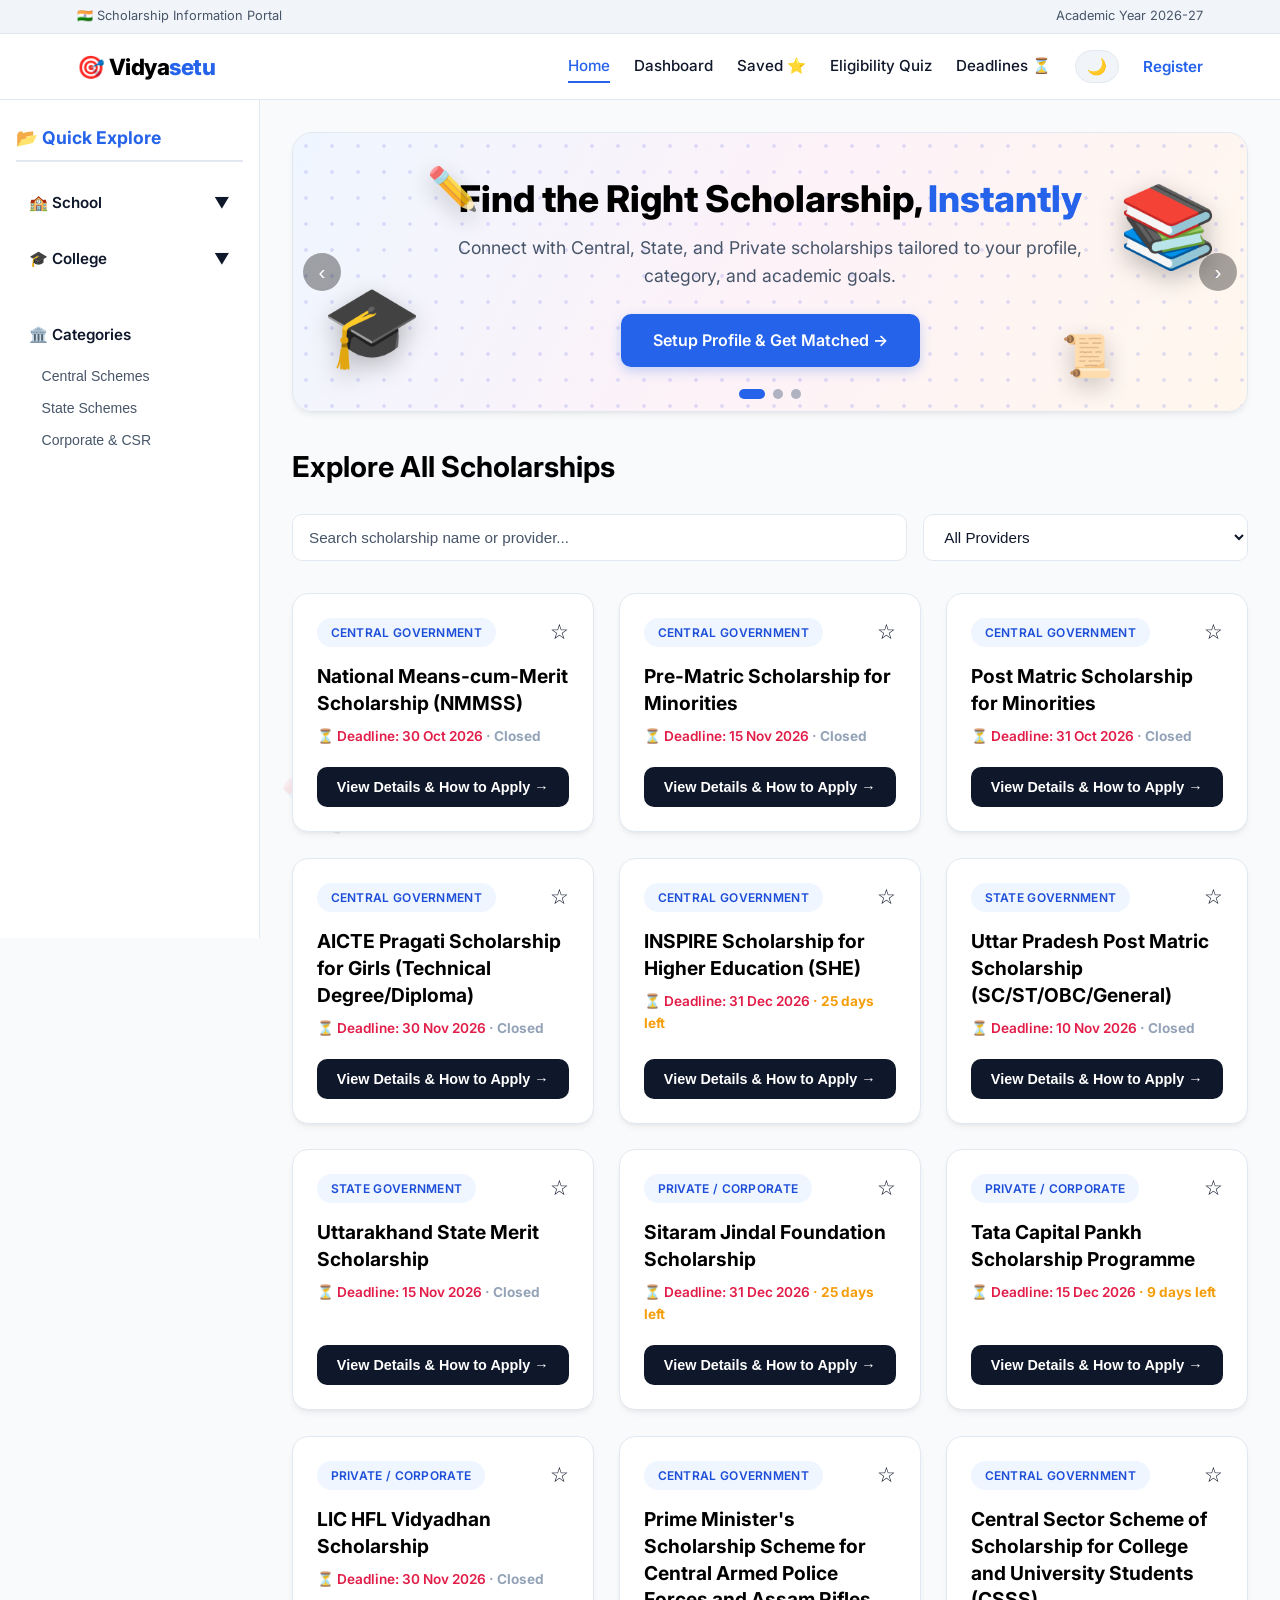
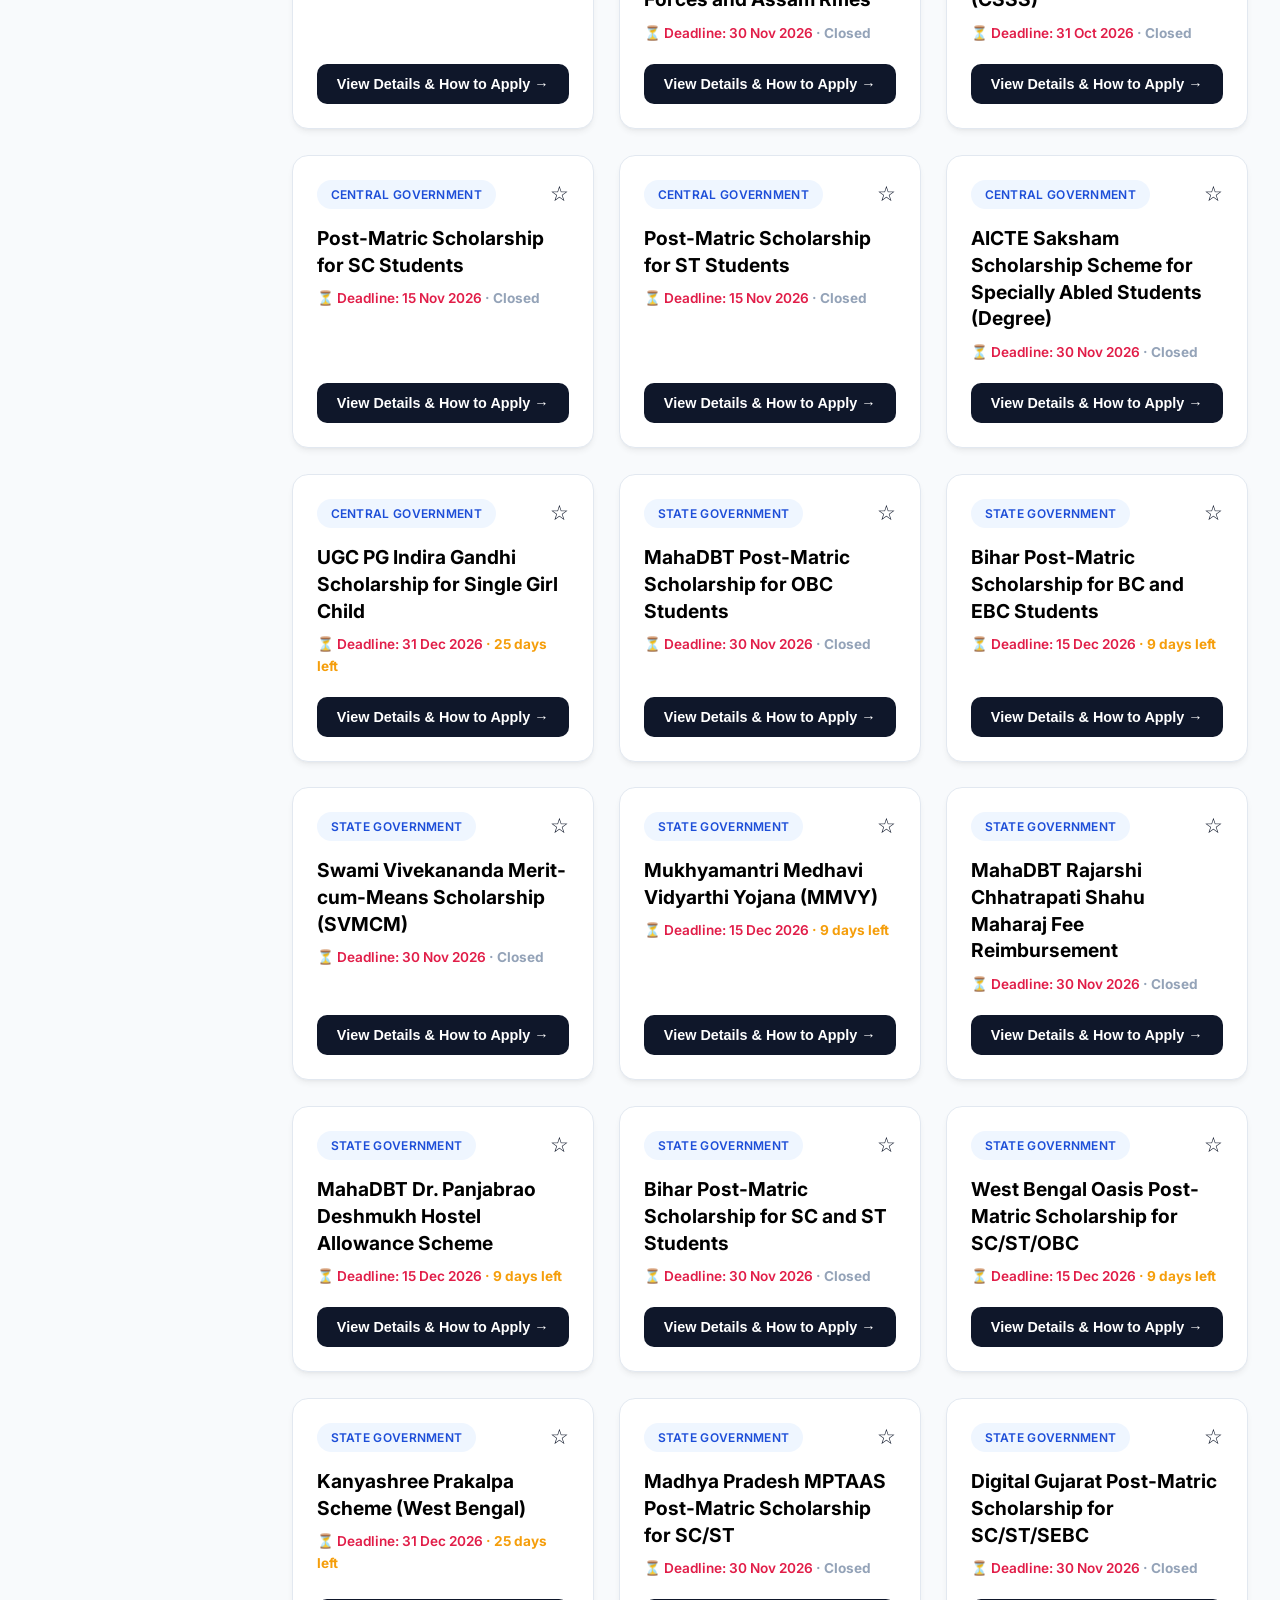
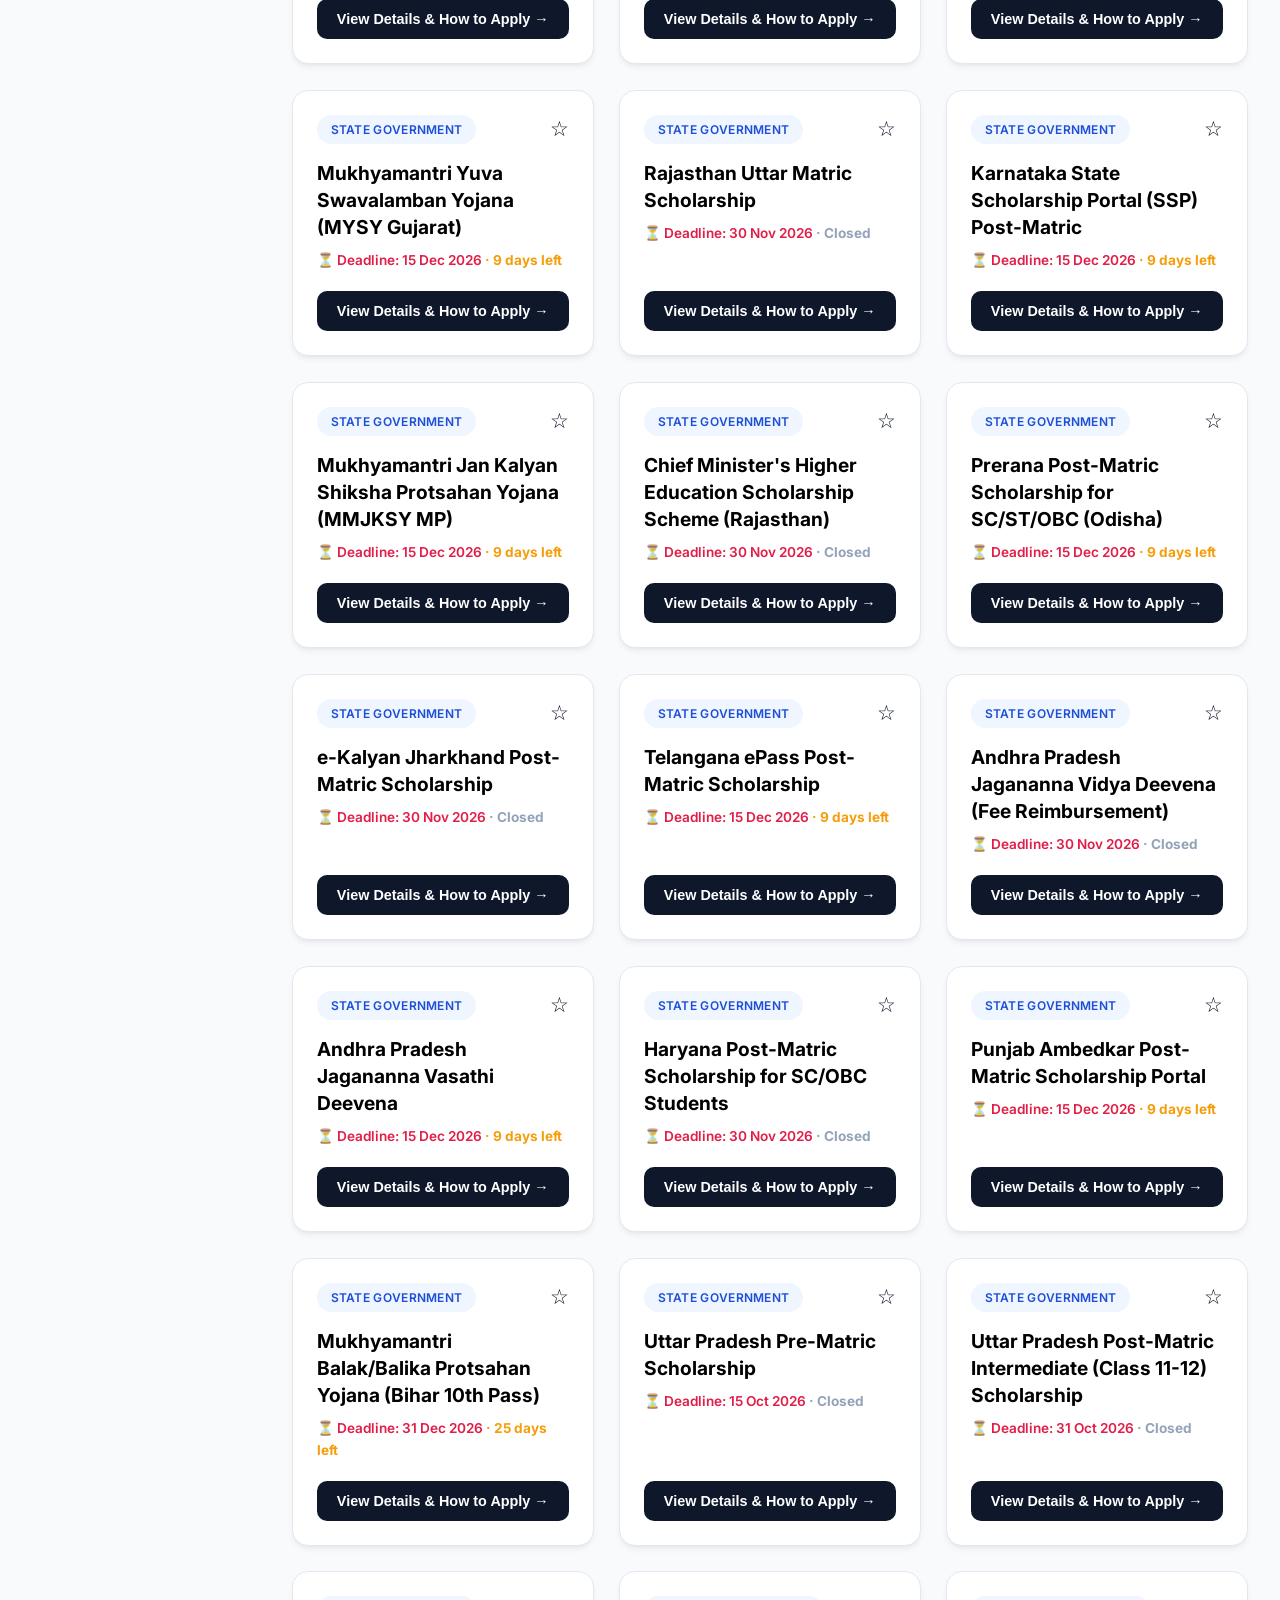
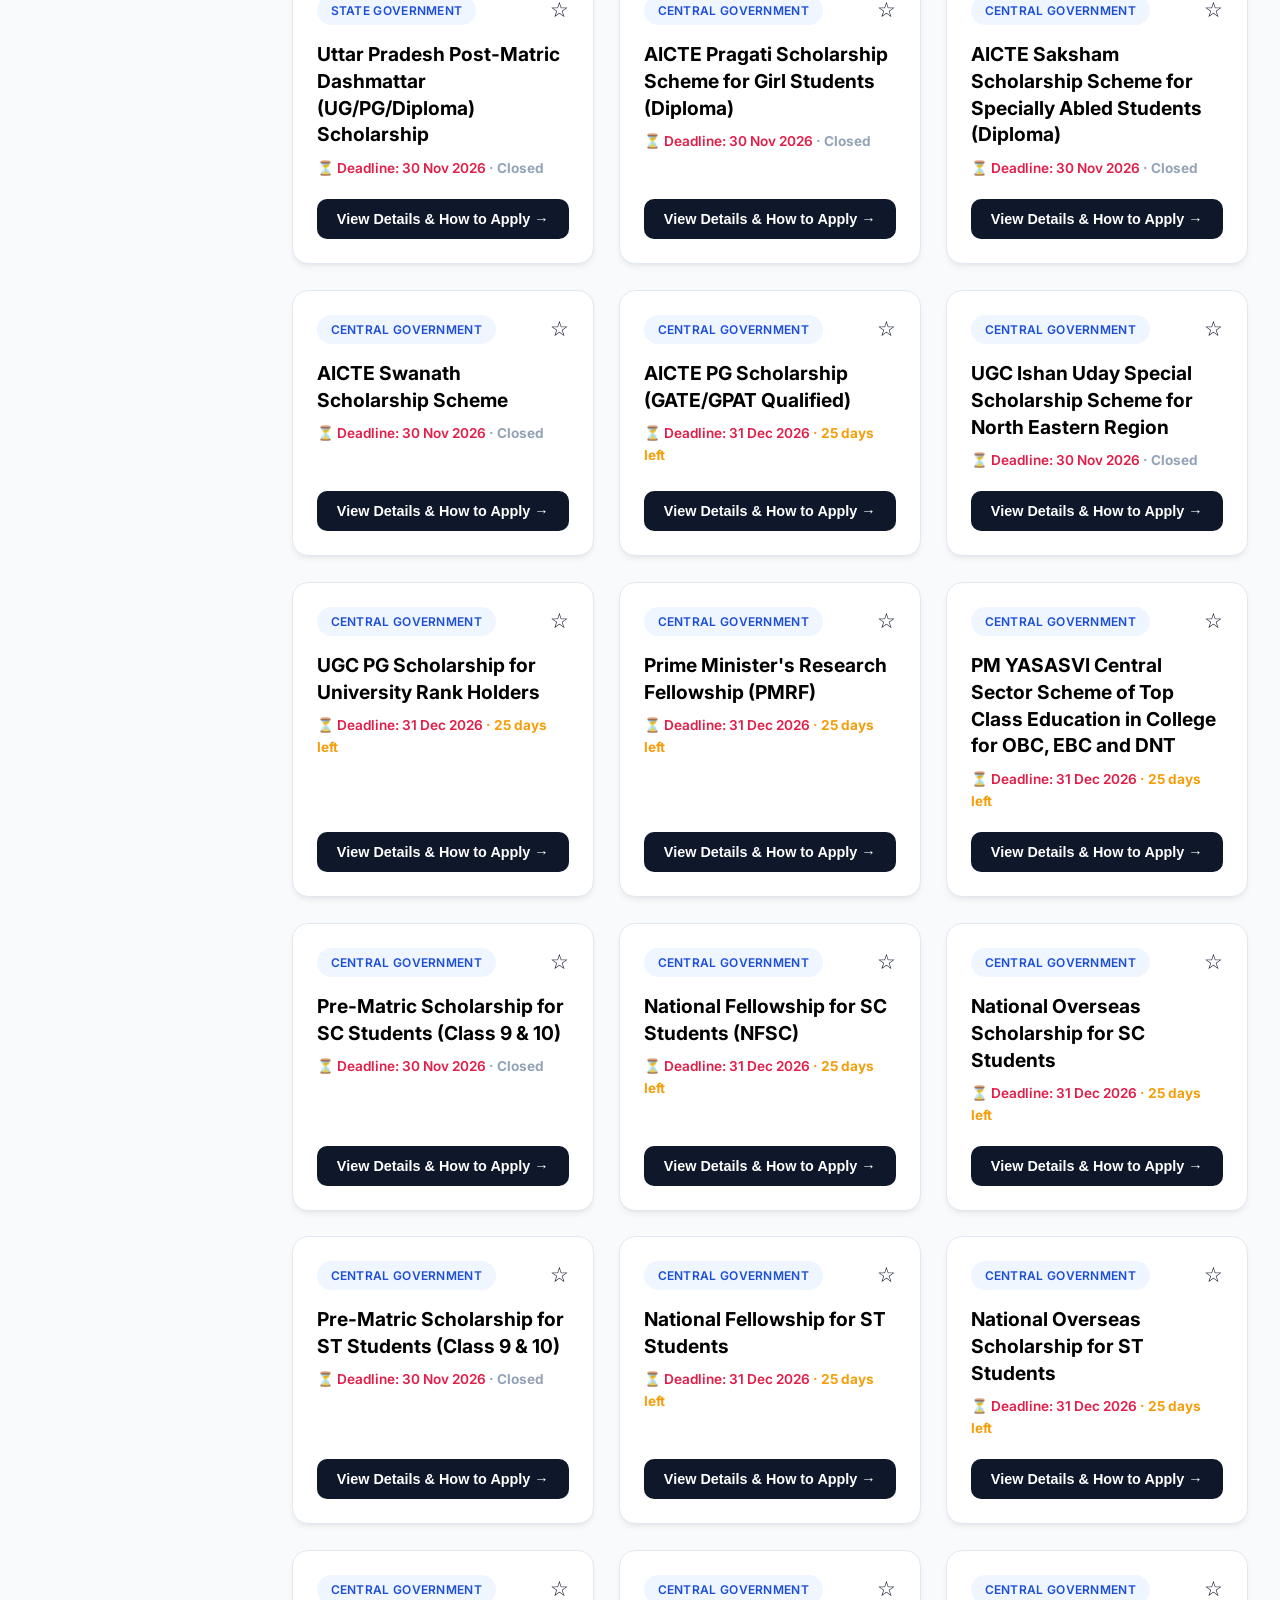
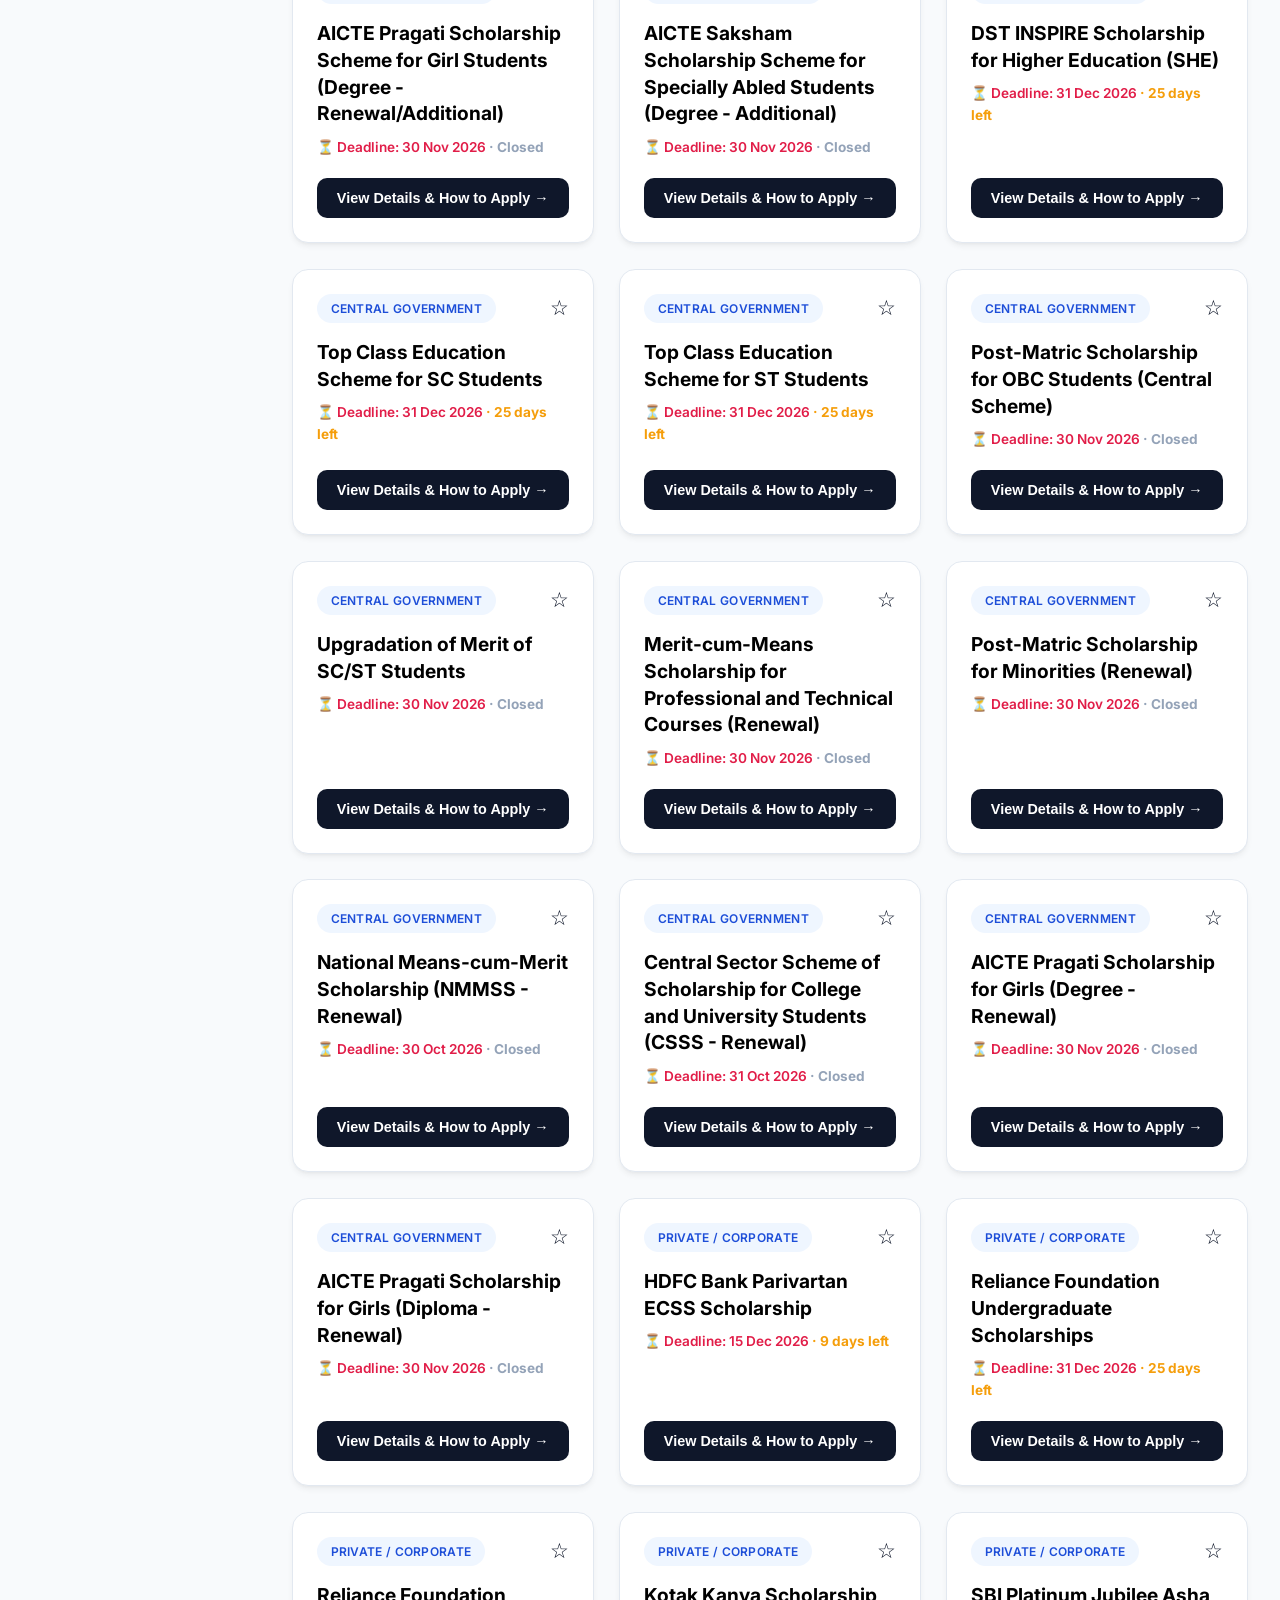
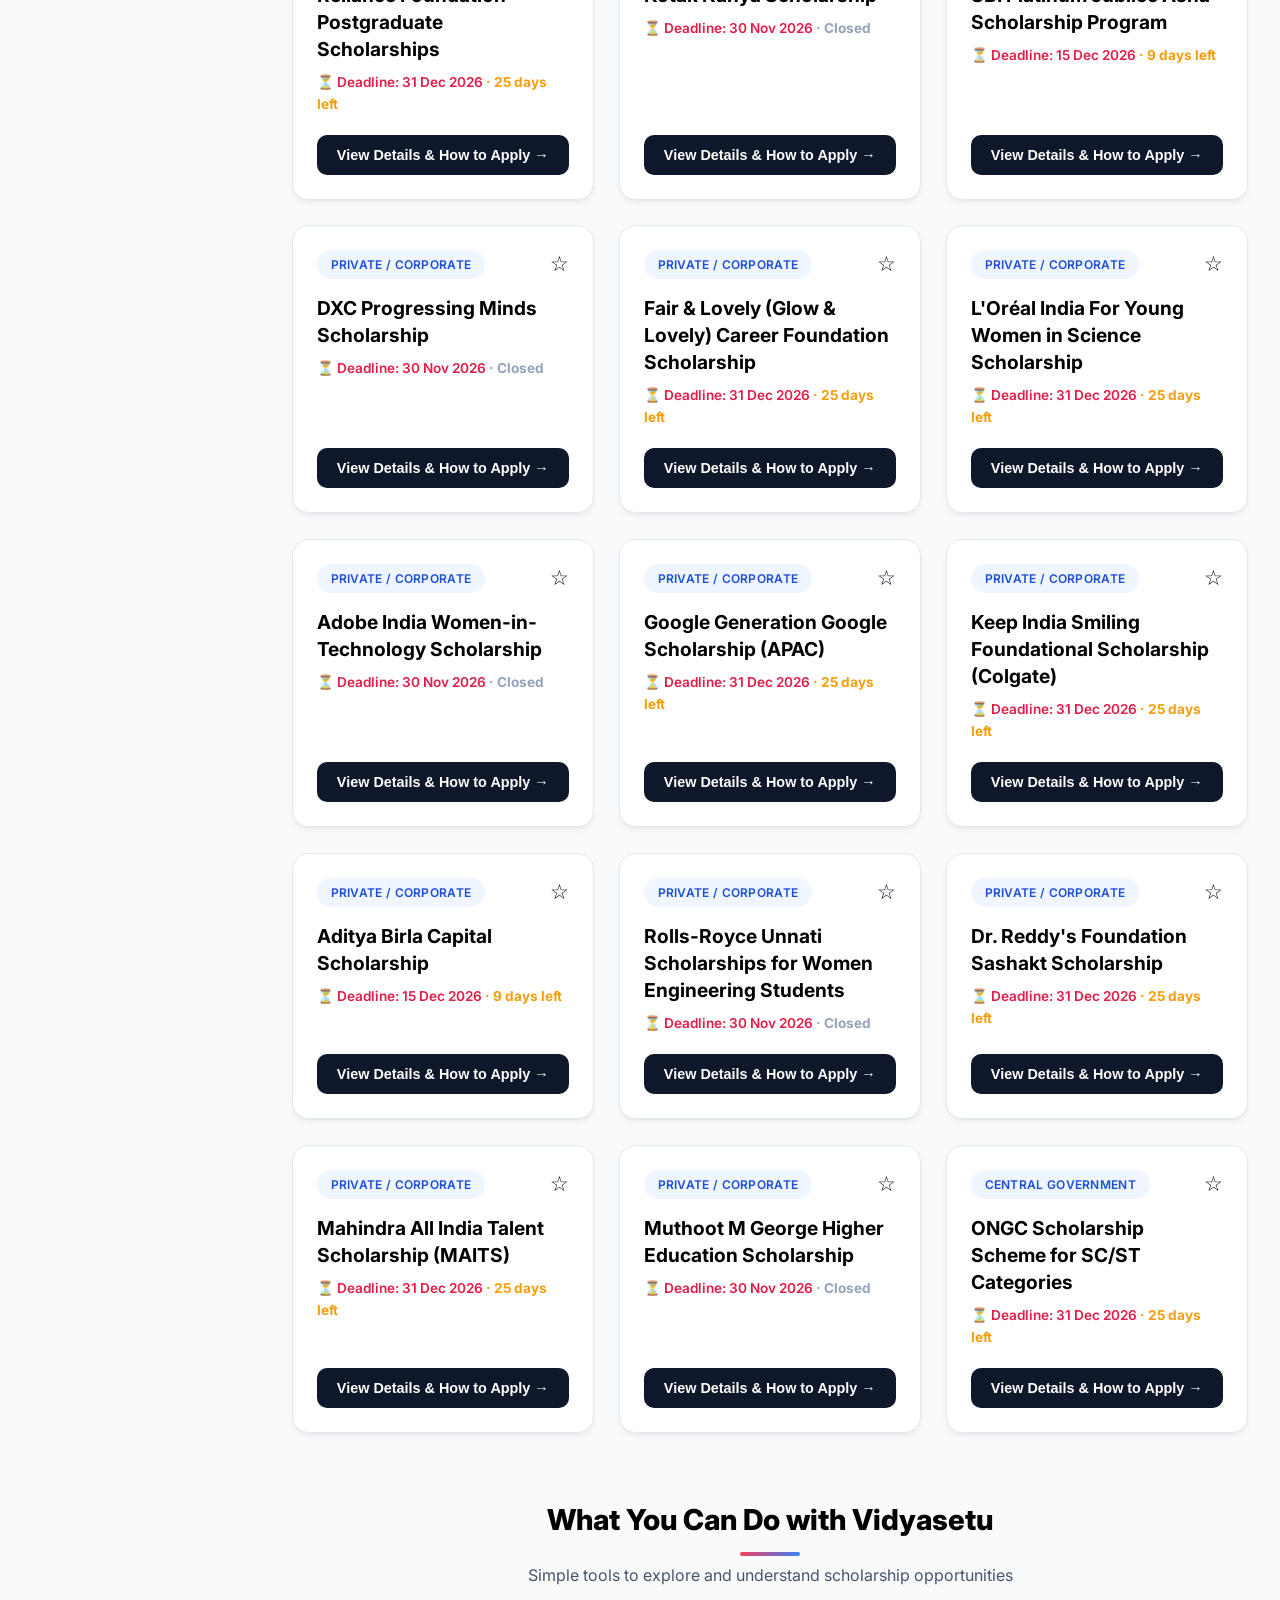
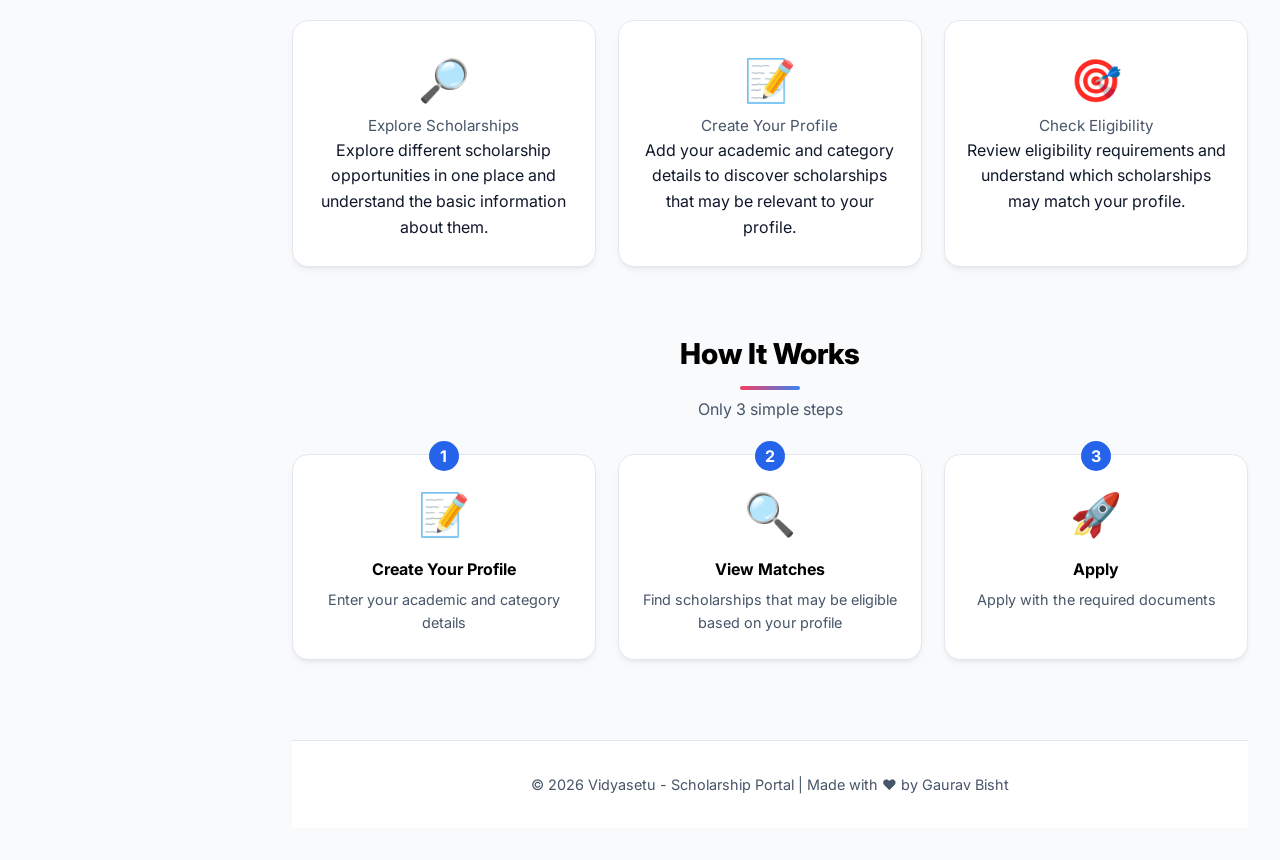
==== commit a0af55c6: "Restore index.html to original state The HTML structure has been restored with all original elements" ====
--- a/index.html
+++ b/index.html
@@ -206,7 +206,7 @@
 
             <!-- Footer -->
             <footer class="site-footer" style="width: 100%;">
-                © 2026 Vidyasetu - Scholarship Portal | Made with ❤️ by Gaurav
+                © 2026 Vidyasetu - Scholarship Portal | Made with ❤️ by Gaurav Bisht
             </footer>
         </main>
     </div>
